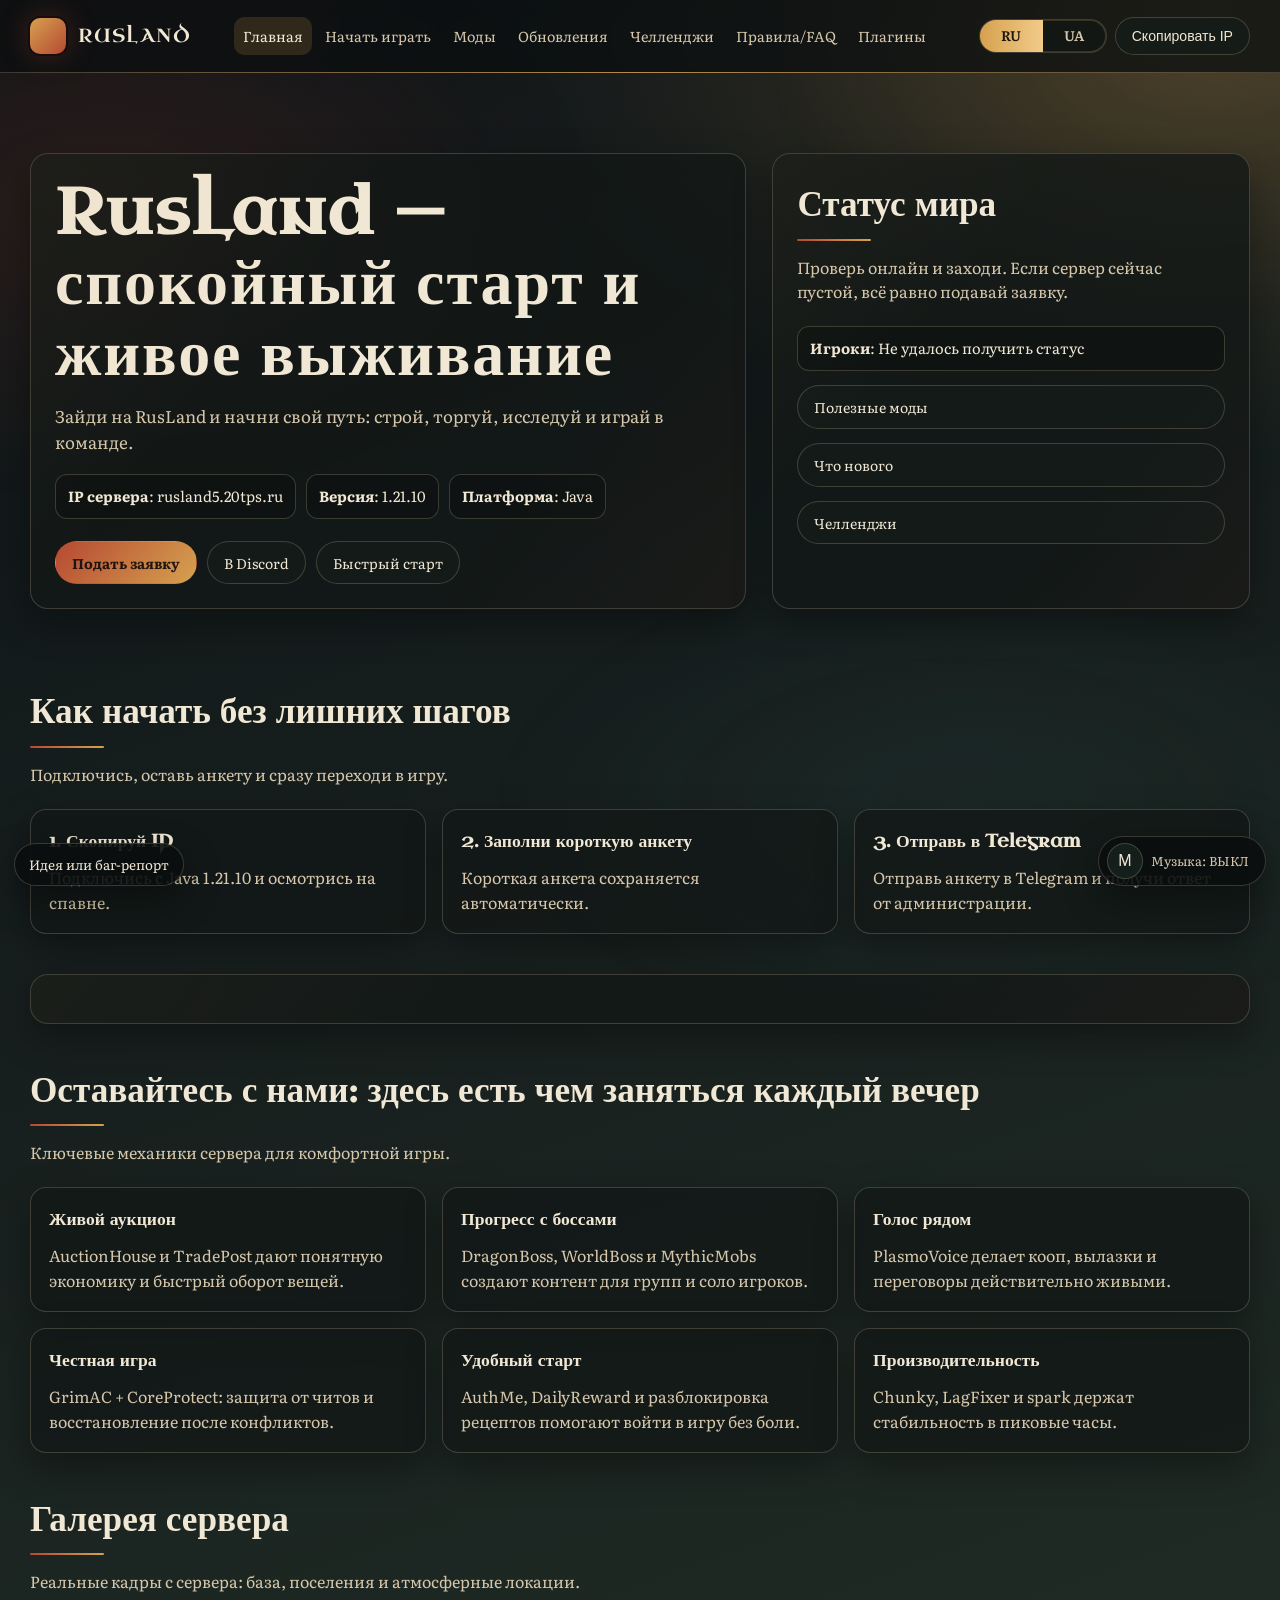
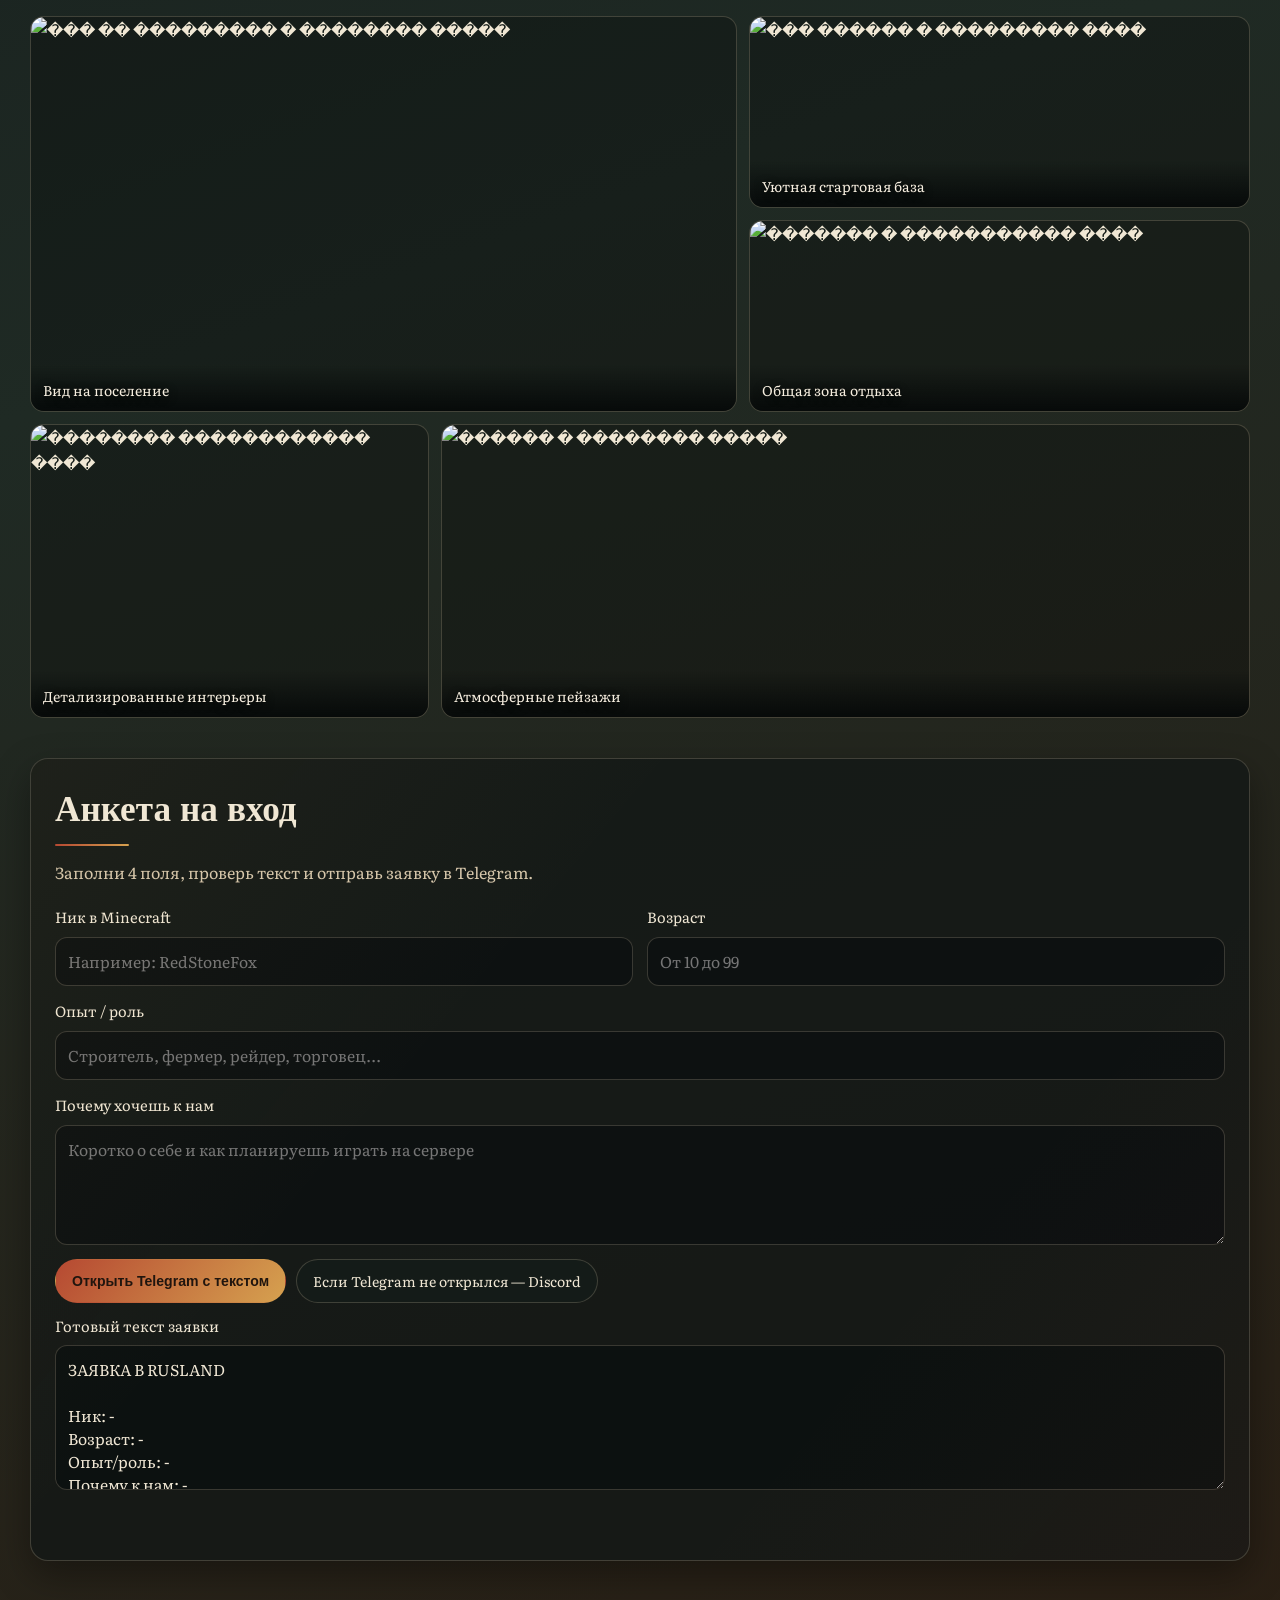
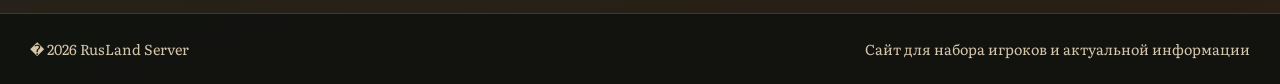
==== index.html @ ce9d4e95 "Add files via upload" ====
<!DOCTYPE html>
<html lang="ru">
<head>
  <meta charset="UTF-8">
  <meta name="viewport" content="width=device-width, initial-scale=1.0">
  <title>RusLand Server � �������</title>
  <meta name="description" content="�����-���� ������� RusLand: ������ � whitelist, ���������� �����, ����, ���������� � ������� ���� � ����.">
  <meta name="theme-color" content="#171d1a">
  <meta property="og:type" content="website">
  <meta property="og:title" content="RusLand Server">
  <meta property="og:description" content="Java 1.21.10. ����� ������ � whitelist � ����� ������ �� RusLand.">
  <meta property="og:image" content="assets/og-cover.svg">
  <meta property="twitter:card" content="summary_large_image">
  <meta property="twitter:title" content="RusLand Server">
  <meta property="twitter:description" content="Java 1.21.10. ������ � whitelist, ����, �������, ���������.">
  <meta property="twitter:image" content="assets/og-cover.svg">
  <link rel="icon" href="assets/favicon.svg" type="image/svg+xml">
  <link rel="preconnect" href="https://fonts.googleapis.com">
  <link rel="preconnect" href="https://fonts.gstatic.com" crossorigin>
  <link href="https://fonts.googleapis.com/css2?family=Literata:wght@400;500;600;700&family=Uncial+Antiqua&display=swap" rel="stylesheet">
  <link rel="stylesheet" href="assets/styles.css">
  <script crossorigin src="https://unpkg.com/react@18/umd/react.production.min.js"></script>
  <script crossorigin src="https://unpkg.com/react-dom@18/umd/react-dom.production.min.js"></script>
  <script src="data/telegram-config.js" defer></script>
  <script src="assets/react-spotlight.js" defer></script>
  <script src="assets/app.js" defer></script>
</head>
<body data-page="index">
  <header class="site-header">
    <div class="container topbar">
      <a class="brand" href="index.html">
        <span class="brand-mark" aria-hidden="true"></span>
        <span class="brand-text">RusLand</span>
      </a>

      <button class="menu-toggle" id="nav-toggle" type="button" aria-controls="primary-nav" aria-expanded="false" data-i18n="common.menu">����</button>

      <nav class="main-nav" id="primary-nav" aria-label="Main navigation">
        <a href="index.html" aria-current="page" data-i18n="nav.home">�������</a>
        <a href="start.html" data-i18n="nav.start">������ ������</a>
        <a href="mods.html" data-i18n="nav.mods">����</a>
        <a href="updates.html" data-i18n="nav.updates">����������</a>
        <a href="challenges.html" data-i18n="nav.challenges">���������</a>
        <a href="rules.html" data-i18n="nav.rules">�������/FAQ</a>
        <a href="plugins.html" data-i18n="nav.plugins">�������</a>
      </nav>

      <div class="actions">
        <div class="lang-switch" aria-label="Language">
          <button type="button" data-lang-switch="ru">RU</button>
          <button type="button" data-lang-switch="ua">UA</button>
        </div>
        <a class="pill-btn primary" href="index.html#apply-section" data-i18n="common.apply">������ ������</a>
        <a class="pill-btn" data-discord-link target="_blank" rel="noopener noreferrer" data-i18n="common.discord">� Discord</a>
        <button class="pill-btn" type="button" data-copy-ip data-i18n="common.copyIp">����������� IP</button>
      </div>
    </div>
  </header>

  <main>
    <section class="hero">
      <div class="container hero-grid">
        <article class="panel reveal">
          <h1 class="crest" data-i18n="index.title">RusLand � ��������� ����� � ����� ���������</h1>
          <p class="subtitle" data-i18n="index.subtitle">����� �� RusLand � ����� ���� ����: �����, ������, �������� � ����� � �������.</p>

          <div class="stat-row">
            <div class="stat"><strong data-i18n="common.serverIpLabel">IP �������</strong>: <span data-server-ip>rusland5.20tps.ru</span></div>
            <div class="stat"><strong data-i18n="common.versionLabel">������</strong>: <span data-server-version>1.21.10</span></div>
            <div class="stat"><strong data-i18n="common.platformLabel">���������</strong>: <span data-server-platform>Java</span></div>
          </div>

          <div class="cta-row">
            <a class="pill-btn primary" href="#apply-section" data-i18n="common.apply">������ ������</a>
            <a class="pill-btn" data-discord-link target="_blank" rel="noopener noreferrer" data-i18n="common.discord">� Discord</a>
            <a class="pill-btn" href="start.html" data-i18n="common.ctaStart">������� �����</a>
          </div>
        </article>

        <aside class="panel reveal">
          <h2 class="section-title" data-i18n="index.statusCardTitle">������ ����</h2>
          <p class="section-subtitle" data-i18n="index.statusCardText">������� ������ � ������. ���� ������ ������ ������, �� ����� ������� ������.</p>
          <div class="stat"><strong data-i18n="common.playersLabel">������</strong>: <span id="server-status">...</span></div>

          <div class="stack" style="margin-top: 14px;">
            <a class="pill-btn" href="mods.html" data-i18n="common.ctaMods">�������� ����</a>
            <a class="pill-btn" href="updates.html" data-i18n="common.ctaUpdates">��� ������</a>
            <a class="pill-btn" href="challenges.html" data-i18n="nav.challenges">���������</a>
          </div>
        </aside>
      </div>
    </section>

    <section class="section">
      <div class="container">
        <h2 class="section-title" data-i18n="index.pathTitle">��� ������ ��� ������ �����</h2>
        <p class="section-subtitle" data-i18n="index.pathSub">����������, ������ ������ � ����� �������� � ����.</p>
        <div class="card-grid">
          <article class="card reveal"><h3 data-i18n="index.s1t">1. �������� IP</h3><p data-i18n="index.s1d">����� �� ������ � Java 1.21.10 � ��������� ��� ������.</p></article>
          <article class="card reveal"><h3 data-i18n="index.s2t">2. ������� �������� ������</h3><p data-i18n="index.s2d">4 ����, �������� ����������� ������������� � ��������.</p></article>
          <article class="card reveal"><h3 data-i18n="index.s3t">3. ������� � Telegram</h3><p data-i18n="index.s3d">�� ������� Telegram � ������� �������, ��������� ������ ���������.</p></article>
        </div>
      </div>
    </section>

    <section class="section">
      <div class="container">
        <div id="react-spotlight" class="panel reveal"></div>
      </div>
    </section>

    <section class="section">
      <div class="container">
        <h2 class="section-title" data-i18n="index.featuresTitle">����������� � ����: ����� ������ ���� ��� ��������</h2>
        <p class="section-subtitle" data-i18n="index.featuresSub">������� ��������, ������� ������� ����������� � ���������� ����.</p>

        <div class="feature-grid">
          <article class="card reveal"><h3 data-i18n="index.f1t">����� �������</h3><p data-i18n="index.f1d">AuctionHouse � TradePost ���� �������� ��������� � ������� ������ �����.</p></article>
          <article class="card reveal"><h3 data-i18n="index.f2t">�������� � �������</h3><p data-i18n="index.f2d">DragonBoss, WorldBoss � MythicMobs ������� ������� ��� ����� � ���� �������.</p></article>
          <article class="card reveal"><h3 data-i18n="index.f3t">����� �����</h3><p data-i18n="index.f3d">PlasmoVoice ������ ����, ������� � ���������� ������������� ������.</p></article>
          <article class="card reveal"><h3 data-i18n="index.f4t">������� ����</h3><p data-i18n="index.f4d">GrimAC + CoreProtect: ������ �� ����� � �������������� ����� ����������.</p></article>
          <article class="card reveal"><h3 data-i18n="index.f5t">������� �����</h3><p data-i18n="index.f5d">AuthMe, DailyReward � ������������� �������� �������� ����� � ���� ��� ����.</p></article>
          <article class="card reveal"><h3 data-i18n="index.f6t">������������������</h3><p data-i18n="index.f6d">Chunky, LagFixer � spark ������ ������������ � ������� ����.</p></article>
        </div>
      </div>
    </section>

    <section class="section">
      <div class="container">
        <h2 class="section-title" data-i18n="index.galleryTitle">������� �������</h2>
        <p class="section-subtitle" data-i18n="index.gallerySub">�������� ����� � �������: ����, ��������� � ����������� �������.</p>
        <div class="gallery">
          <figure class="reveal shot-1" data-lightbox-src="data/image5.png" data-lightbox-alt="��� �� ��������� � �������� �����">
            <img src="data/image5.png" alt="��� �� ��������� � �������� �����" loading="lazy">
            <figcaption data-i18n="index.g1">��� �� ���������</figcaption>
          </figure>
          <figure class="reveal shot-2" data-lightbox-src="data/image2.png" data-lightbox-alt="��� ������ � ��������� ����">
            <img src="data/image2.png" alt="��� ������ � ��������� ����" loading="lazy">
            <figcaption data-i18n="index.g2">������ ��������� ����</figcaption>
          </figure>
          <figure class="reveal shot-3" data-lightbox-src="data/image3.png" data-lightbox-alt="������� � ����������� ����">
            <img src="data/image3.png" alt="������� � ����������� ����" loading="lazy">
            <figcaption data-i18n="index.g3">����� ���� ������</figcaption>
          </figure>
          <figure class="reveal shot-4" data-lightbox-src="data/image4.png" data-lightbox-alt="�������� ������������ ����">
            <img src="data/image4.png" alt="�������� ������������ ����" loading="lazy">
            <figcaption data-i18n="index.g4">���������������� ���������</figcaption>
          </figure>
          <figure class="reveal shot-5" data-lightbox-src="data/screen1.jpg" data-lightbox-alt="������ � �������� �����">
            <img src="data/screen1.jpg" alt="������ � �������� �����" loading="lazy">
            <figcaption data-i18n="index.g5">����������� �������</figcaption>
          </figure>
        </div>
      </div>
    </section>

    <section class="section" id="apply-section">
      <div class="container">
        <article class="panel reveal">
          <h2 class="section-title" data-i18n="index.applyTitle">�������� ������ � whitelist</h2>
          <p class="section-subtitle" data-i18n="index.applySub">������� 4 ����. ����� ���������� � Telegram� � ����� ������ �����������, � ��������� ���.</p>

          <form id="apply-form" novalidate>
            <div class="form-grid">
              <label>
                <span data-i18n="apply.labelNick">��� � Minecraft</span>
                <input id="apply-nick" type="text" minlength="2" maxlength="32" required data-i18n-placeholder="apply.placeholderNick" placeholder="��������: RedStoneFox">
              </label>

              <label>
                <span data-i18n="apply.labelAge">�������</span>
                <input id="apply-age" type="number" min="14" max="99" required data-i18n-placeholder="apply.placeholderAge" placeholder="�� 10 �� 99">
              </label>

              <label class="field-full">
                <span data-i18n="apply.labelRole">���� / ����</span>
                <input id="apply-role" type="text" minlength="2" maxlength="64" required data-i18n-placeholder="apply.placeholderRole" placeholder="���������, ������, ������, ��������...">
              </label>

              <label class="field-full">
                <span data-i18n="apply.labelWhy">������ ������ � ���</span>
                <textarea id="apply-why" minlength="10" maxlength="500" required data-i18n-placeholder="apply.placeholderWhy" placeholder="������� � ���� � ��� ���������� ������ �� �������"></textarea>
              </label>
            </div>

            <div class="cta-row" style="margin-top: 14px;">
              <button id="send-telegram" class="pill-btn primary" type="button" data-i18n="index.telegram">��������� � Telegram</button>
              <a id="go-discord" class="pill-btn" target="_blank" rel="noopener noreferrer" data-discord-link data-i18n="index.discordFlow">���������� � Discord</a>
            </div>
            <label class="field-full" style="margin-top: 12px;">
              <span data-i18n="apply.previewLabel">������� ����� ������</span>
              <textarea id="apply-preview" readonly></textarea>
            </label>
            <p id="apply-error" class="form-note" aria-live="polite"></p>
          </form>
        </article>
      </div>
    </section>
  </main>

  <footer class="site-footer">
    <div class="container footer-inner">
      <span>� <span data-year></span> <span data-i18n="footer.rights">RusLand Server</span></span>
      <span data-i18n="footer.note">���� ��� ������ ������� � ���������� ����������</span>
    </div>
  </footer>

  <div class="toast" id="toast" role="status" aria-live="polite"></div>
</body>
</html>
---- assets/styles.css ----
:root {
  --bg-1: #0e1317;
  --bg-2: #1f2a24;
  --bg-3: #2a1f14;
  --paper: #f4eddc;
  --ink: #1d1b19;
  --text: #f0e7d4;
  --text-muted: #d6c7ac;
  --accent: #d6a14f;
  --accent-2: #b64932;
  --line: rgba(240, 220, 184, 0.2);
  --card: rgba(18, 24, 22, 0.78);
  --ok: #7bc47f;
  --warn: #f1be6e;
  --max-width: 1220px;
  --radius: 18px;
  --shadow: 0 14px 36px rgba(0, 0, 0, 0.35);
}

* {
  box-sizing: border-box;
}

html {
  scroll-behavior: smooth;
}

body {
  margin: 0;
  color: var(--text);
  font-family: "Literata", "Times New Roman", serif;
  line-height: 1.55;
  background:
    radial-gradient(1300px 680px at 7% -10%, rgba(182, 73, 50, 0.24), transparent 60%),
    radial-gradient(1200px 700px at 95% 0%, rgba(214, 161, 79, 0.21), transparent 65%),
    linear-gradient(160deg, var(--bg-1) 0%, var(--bg-2) 54%, var(--bg-3) 100%);
  min-height: 100vh;
}

body::before {
  content: "";
  position: fixed;
  inset: 0;
  pointer-events: none;
  opacity: 0.03;
  background-image:
    linear-gradient(0deg, transparent 24%, rgba(255, 255, 255, 0.15) 25%, transparent 26%),
    linear-gradient(90deg, transparent 24%, rgba(255, 255, 255, 0.1) 25%, transparent 26%);
  background-size: 28px 28px;
}

body::after {
  content: "";
  position: fixed;
  inset: -20%;
  pointer-events: none;
  z-index: -1;
  opacity: 0.45;
  background:
    radial-gradient(40% 35% at 20% 30%, rgba(182, 73, 50, 0.35), transparent 70%),
    radial-gradient(35% 30% at 82% 18%, rgba(214, 161, 79, 0.28), transparent 74%),
    radial-gradient(38% 28% at 68% 78%, rgba(80, 134, 128, 0.18), transparent 72%);
  animation: auroraDrift 18s ease-in-out infinite alternate;
}

@keyframes auroraDrift {
  from { transform: translate3d(-1.5%, -1.2%, 0) scale(1); }
  to { transform: translate3d(1.5%, 1.2%, 0) scale(1.05); }
}

img {
  max-width: 100%;
  display: block;
}

a {
  color: inherit;
}

.container {
  width: min(var(--max-width), calc(100% - 32px));
  margin: 0 auto;
}

.site-header {
  position: sticky;
  top: 0;
  z-index: 50;
  backdrop-filter: blur(8px);
  background: rgba(10, 14, 16, 0.72);
  border-bottom: 1px solid var(--line);
}

.site-header::after {
  content: "";
  position: absolute;
  left: 0;
  right: 0;
  bottom: -1px;
  height: 1px;
  pointer-events: none;
  background: linear-gradient(90deg, transparent, rgba(214, 161, 79, 0.8), transparent);
}

.topbar {
  display: flex;
  align-items: center;
  justify-content: space-between;
  gap: 12px;
  min-height: 72px;
}

.brand {
  display: inline-flex;
  align-items: center;
  gap: 12px;
  text-decoration: none;
}

.brand-mark {
  width: 36px;
  height: 36px;
  border-radius: 10px;
  background: linear-gradient(135deg, var(--accent), var(--accent-2));
  box-shadow: 0 0 0 2px rgba(0, 0, 0, 0.35), 0 0 30px rgba(182, 73, 50, 0.35);
}

.brand-text {
  font-family: "Uncial Antiqua", serif;
  font-size: 1.18rem;
  letter-spacing: 0.06em;
  text-transform: uppercase;
}

.menu-toggle {
  display: none;
  border: 1px solid var(--line);
  border-radius: 12px;
  background: rgba(20, 29, 26, 0.75);
  color: var(--text);
  padding: 10px 14px;
  font-family: inherit;
}

.main-nav {
  display: flex;
  align-items: center;
  gap: 4px;
  flex-wrap: nowrap;
  white-space: nowrap;
  flex: 1 1 auto;
  min-width: 0;
  justify-content: center;
  overflow-x: auto;
  scrollbar-width: none;
}

.main-nav::-webkit-scrollbar {
  display: none;
}

.main-nav a {
  text-decoration: none;
  color: var(--text-muted);
  font-size: 0.9rem;
  padding: 8px 9px;
  border-radius: 10px;
  transition: 180ms ease;
}

.main-nav a:hover,
.main-nav a[aria-current="page"] {
  color: var(--text);
  background: rgba(214, 161, 79, 0.17);
}

.actions {
  display: flex;
  align-items: center;
  gap: 8px;
  flex-wrap: nowrap;
  justify-content: flex-end;
  flex: 0 0 auto;
}

.site-header .actions .pill-btn.primary,
.site-header .actions a[data-discord-link] {
  display: none;
}

.lang-switch {
  display: inline-grid;
  grid-template-columns: 1fr 1fr;
  border: 1px solid var(--line);
  border-radius: 999px;
  overflow: hidden;
  background: rgba(17, 23, 21, 0.7);
  width: 128px;
  flex: 0 0 128px;
  box-shadow: inset 0 0 0 1px rgba(214, 161, 79, 0.2);
}

.lang-switch button {
  border: 0;
  background: transparent;
  color: var(--text-muted);
  padding: 8px 10px;
  width: 100%;
  cursor: pointer;
  font-family: inherit;
  font-size: 0.87rem;
  font-weight: 600;
  line-height: 1.1;
}

.lang-switch button.active {
  color: #1f1610;
  background: linear-gradient(90deg, var(--accent), #f2cb89);
}

.pill-btn {
  border: 1px solid var(--line);
  background: rgba(20, 28, 26, 0.75);
  color: var(--text);
  border-radius: 999px;
  padding: 10px 16px;
  text-decoration: none;
  font-size: 0.88rem;
  cursor: pointer;
}

.pill-btn:hover {
  border-color: rgba(214, 161, 79, 0.75);
}

.pill-btn.primary {
  background: linear-gradient(130deg, var(--accent-2), var(--accent));
  border-color: transparent;
  color: #20150e;
  font-weight: 700;
  position: relative;
  overflow: hidden;
}

.pill-btn.primary::after {
  content: "";
  position: absolute;
  inset: 0;
  transform: translateX(-110%);
  background: linear-gradient(102deg, transparent 35%, rgba(255, 255, 255, 0.45) 50%, transparent 65%);
}

.pill-btn.primary:hover::after {
  animation: btnSweep 700ms ease;
}

@keyframes btnSweep {
  to {
    transform: translateX(110%);
  }
}

.hero {
  padding: 80px 0 46px;
}

.hero-grid {
  display: grid;
  grid-template-columns: 1.2fr 0.8fr;
  gap: 26px;
  align-items: stretch;
}

.panel {
  background: var(--card);
  border: 1px solid var(--line);
  border-radius: var(--radius);
  padding: 24px;
  box-shadow: var(--shadow);
  position: relative;
  overflow: clip;
}

.panel::before {
  content: "";
  position: absolute;
  inset: 0;
  pointer-events: none;
  background: linear-gradient(130deg, rgba(214, 161, 79, 0.1), transparent 35%, transparent 70%, rgba(182, 73, 50, 0.1));
  opacity: 0.45;
  transition: opacity 260ms ease;
}

.panel:hover::before {
  opacity: 0.7;
}

.react-spotlight-badge {
  margin: 0 0 10px;
  display: inline-flex;
  padding: 4px 10px;
  border-radius: 999px;
  border: 1px solid rgba(214, 161, 79, 0.5);
  color: var(--text-muted);
  font-size: 0.82rem;
}

.react-spotlight-title {
  margin: 0 0 8px;
  font-family: "Uncial Antiqua", serif;
  font-size: clamp(1.5rem, 3.8vw, 2.3rem);
}

.react-spotlight-subtitle {
  margin: 0 0 14px;
  color: var(--text-muted);
}

.react-spotlight-tabs {
  display: flex;
  flex-wrap: wrap;
  gap: 8px;
  margin-bottom: 12px;
}

.react-spotlight-tabs button {
  border: 1px solid var(--line);
  background: rgba(20, 28, 26, 0.62);
  color: var(--text);
  border-radius: 999px;
  padding: 8px 12px;
  cursor: pointer;
  font-family: inherit;
}

.react-spotlight-tabs button.is-active {
  border-color: rgba(214, 161, 79, 0.85);
  background: rgba(214, 161, 79, 0.2);
}

.react-spotlight-points {
  margin: 0;
  padding-left: 20px;
  display: grid;
  gap: 7px;
  color: var(--text);
}

.react-spotlight-cta {
  margin-top: 14px;
  display: inline-flex;
  text-decoration: none;
  border-radius: 12px;
  padding: 10px 14px;
  color: #24170f;
  font-weight: 700;
  background: linear-gradient(130deg, var(--accent-2), var(--accent));
}

.crest {
  font-family: "Uncial Antiqua", serif;
  font-size: clamp(2rem, 5.3vw, 4rem);
  line-height: 1.1;
  margin: 0 0 14px;
  letter-spacing: 0.03em;
}

.subtitle {
  color: var(--text-muted);
  font-size: 1.06rem;
  max-width: 62ch;
  margin: 0 0 18px;
}

.stat-row {
  display: flex;
  flex-wrap: wrap;
  gap: 10px;
  margin-top: 16px;
}

.stat {
  padding: 10px 12px;
  border: 1px solid var(--line);
  border-radius: 12px;
  background: rgba(10, 15, 14, 0.5);
  font-size: 0.92rem;
}

.cta-row {
  display: flex;
  flex-wrap: wrap;
  gap: 10px;
  margin-top: 22px;
}

.section {
  padding: 30px 0 10px;
}

.section-title {
  margin: 0 0 14px;
  font-family: "Uncial Antiqua", serif;
  font-size: clamp(1.5rem, 3.2vw, 2.2rem);
  position: relative;
  padding-bottom: 8px;
}

.section-title::after {
  content: "";
  position: absolute;
  left: 0;
  bottom: 0;
  width: 74px;
  height: 2px;
  background: linear-gradient(90deg, var(--accent-2), var(--accent));
  border-radius: 999px;
}

.section-subtitle {
  margin: 0 0 22px;
  color: var(--text-muted);
}

.feature-grid,
.card-grid {
  display: grid;
  grid-template-columns: repeat(3, minmax(0, 1fr));
  gap: 16px;
}

.card {
  background: var(--card);
  border: 1px solid var(--line);
  border-radius: 16px;
  padding: 18px;
  box-shadow: var(--shadow);
  transition: transform 220ms ease, border-color 220ms ease, box-shadow 220ms ease;
}

.card:hover {
  transform: translateY(-3px);
  border-color: rgba(214, 161, 79, 0.65);
  box-shadow: 0 14px 34px rgba(0, 0, 0, 0.4), 0 0 0 1px rgba(214, 161, 79, 0.18) inset;
}

.card h3,
.card h4 {
  margin-top: 0;
  margin-bottom: 10px;
  font-family: "Uncial Antiqua", serif;
  font-size: 1.1rem;
}

.card p {
  margin: 0;
  color: var(--text-muted);
}

.gallery {
  display: grid;
  grid-template-columns: repeat(12, minmax(0, 1fr));
  grid-auto-rows: 90px;
  gap: 12px;
}

.gallery figure {
  margin: 0;
  position: relative;
  cursor: zoom-in;
  border-radius: 14px;
  overflow: hidden;
  border: 1px solid var(--line);
  background: rgba(0, 0, 0, 0.25);
  transition: transform 240ms ease, border-color 240ms ease, box-shadow 240ms ease;
}

.gallery figure:hover {
  transform: translateY(-3px);
  border-color: rgba(214, 161, 79, 0.76);
  box-shadow: 0 16px 36px rgba(0, 0, 0, 0.5);
}

.gallery img {
  width: 100%;
  height: 100%;
  object-fit: cover;
  transition: transform 780ms ease;
}

.gallery figure:hover img {
  transform: scale(1.06);
}

.gallery figcaption {
  position: absolute;
  left: 0;
  right: 0;
  bottom: 0;
  font-size: 0.88rem;
  color: #f6eedf;
  padding: 14px 12px 10px;
  border-top: 0;
  background: linear-gradient(to top, rgba(5, 8, 8, 0.9), rgba(5, 8, 8, 0));
  text-shadow: 0 2px 8px rgba(0, 0, 0, 0.75);
}

.gallery .shot-1 {
  grid-column: span 7;
  grid-row: span 4;
}

.gallery .shot-2,
.gallery .shot-3 {
  grid-column: span 5;
  grid-row: span 2;
}

.gallery .shot-4 {
  grid-column: span 4;
  grid-row: span 3;
}

.gallery .shot-5 {
  grid-column: span 8;
  grid-row: span 3;
}

.lightbox {
  position: fixed;
  inset: 0;
  z-index: 120;
  display: none;
  align-items: center;
  justify-content: center;
  padding: 18px;
  background: rgba(3, 5, 7, 0.84);
  backdrop-filter: blur(6px);
}

.lightbox.open {
  display: flex;
}

.lightbox img {
  width: min(1280px, 94vw);
  max-height: 82vh;
  object-fit: contain;
  border-radius: 14px;
  border: 1px solid rgba(255, 255, 255, 0.25);
  box-shadow: 0 24px 54px rgba(0, 0, 0, 0.7);
}

.lightbox button {
  position: absolute;
  top: 14px;
  right: 14px;
  border: 1px solid var(--line);
  border-radius: 999px;
  background: rgba(16, 22, 22, 0.86);
  color: var(--text);
  width: 40px;
  height: 40px;
  font-size: 1.2rem;
  cursor: pointer;
}

.form-grid {
  display: grid;
  grid-template-columns: repeat(2, minmax(0, 1fr));
  gap: 14px;
}

label {
  display: grid;
  gap: 8px;
  font-size: 0.92rem;
}

input,
textarea,
select {
  width: 100%;
  border: 1px solid var(--line);
  border-radius: 12px;
  padding: 12px 12px;
  background: rgba(11, 15, 16, 0.75);
  color: var(--text);
  font-family: inherit;
  font-size: 0.98rem;
}

textarea {
  min-height: 120px;
  resize: vertical;
}

textarea[readonly] {
  min-height: 145px;
  background: rgba(12, 17, 16, 0.88);
}

.field-full {
  grid-column: 1 / -1;
}

.form-note {
  margin-top: 10px;
  min-height: 1.4em;
  font-size: 0.92rem;
  color: var(--warn);
}

.stack {
  display: grid;
  gap: 14px;
}

.badge {
  display: inline-flex;
  align-items: center;
  border-radius: 999px;
  padding: 4px 9px;
  font-size: 0.78rem;
  border: 1px solid var(--line);
  color: var(--text-muted);
  background: rgba(255, 255, 255, 0.03);
}

.tag-row {
  display: flex;
  flex-wrap: wrap;
  gap: 6px;
  margin-top: 12px;
}

.meta {
  font-size: 0.86rem;
  color: var(--text-muted);
}

.page-intro {
  padding: 52px 0 22px;
}

.page-intro h1 {
  margin: 0 0 12px;
  font-family: "Uncial Antiqua", serif;
  font-size: clamp(2rem, 5vw, 3.2rem);
}

.page-intro p {
  margin: 0;
  color: var(--text-muted);
}

.filters {
  display: grid;
  grid-template-columns: 1.2fr 0.8fr;
  gap: 12px;
  margin-bottom: 18px;
}

.mods-grid {
  display: grid;
  grid-template-columns: repeat(2, minmax(0, 1fr));
  gap: 14px;
}

.link-btn {
  display: inline-flex;
  align-items: center;
  justify-content: center;
  gap: 8px;
  border-radius: 12px;
  border: 1px solid var(--line);
  text-decoration: none;
  color: var(--text);
  background: rgba(214, 161, 79, 0.1);
  padding: 10px 12px;
  margin-top: 12px;
  font-size: 0.92rem;
}

.link-btn:hover {
  border-color: rgba(214, 161, 79, 0.85);
  background: rgba(214, 161, 79, 0.2);
}

.timeline {
  display: grid;
  gap: 14px;
}

.timeline .card {
  position: relative;
  overflow: hidden;
}

.timeline .card::before {
  content: "";
  position: absolute;
  inset: 0 auto 0 0;
  width: 4px;
  background: linear-gradient(to bottom, var(--accent-2), var(--accent));
}

.challenge-box {
  display: grid;
  gap: 14px;
}

.challenge-actions,
.challenge-result-actions {
  display: flex;
  flex-wrap: wrap;
  gap: 10px;
}

.challenge-actions .pill-btn.primary {
  min-width: 220px;
}

.challenge-result {
  border: 1px dashed rgba(214, 161, 79, 0.6);
  border-radius: 12px;
  padding: 16px;
  background: rgba(9, 14, 15, 0.55);
}

.challenge-title {
  margin: 0 0 8px;
  font-family: "Uncial Antiqua", serif;
}

.challenge-text {
  margin: 0;
  color: var(--text);
}

.challenge-badge {
  display: inline-flex;
  align-items: center;
  width: fit-content;
  margin: 12px 0 10px;
  padding: 5px 11px;
  border-radius: 999px;
  border: 1px solid rgba(214, 161, 79, 0.55);
  background: rgba(214, 161, 79, 0.12);
  color: var(--text);
  font-weight: 600;
}

.challenge-badge.is-easy {
  border-color: rgba(123, 196, 127, 0.7);
  background: rgba(123, 196, 127, 0.16);
}

.challenge-badge.is-medium {
  border-color: rgba(214, 161, 79, 0.7);
  background: rgba(214, 161, 79, 0.16);
}

.challenge-badge.is-hard {
  border-color: rgba(182, 73, 50, 0.8);
  background: rgba(182, 73, 50, 0.2);
}

.challenge-note {
  margin: 10px 0 0;
  color: var(--text-muted);
  font-size: 0.9rem;
}

.challenge-streak {
  margin: 8px 0 0;
  font-size: 0.9rem;
  color: var(--text-muted);
}

.rules-list {
  margin: 0;
  padding-left: 20px;
  display: grid;
  gap: 10px;
}

details {
  border: 1px solid var(--line);
  border-radius: 12px;
  background: rgba(12, 17, 16, 0.65);
  padding: 10px 14px;
}

summary {
  cursor: pointer;
  font-weight: 700;
}

details p {
  color: var(--text-muted);
}

.plugins-table-wrap {
  overflow-x: auto;
  border: 1px solid var(--line);
  border-radius: 12px;
}

table {
  width: 100%;
  border-collapse: collapse;
  min-width: 760px;
  background: rgba(9, 13, 12, 0.65);
}

th,
td {
  padding: 12px;
  border-bottom: 1px solid var(--line);
  text-align: left;
  font-size: 0.92rem;
}

th {
  font-family: "Uncial Antiqua", serif;
  color: var(--text-muted);
  background: rgba(255, 255, 255, 0.03);
}

tr:hover td {
  background: rgba(214, 161, 79, 0.08);
}

.empty-state {
  color: var(--text-muted);
  padding: 12px;
  text-align: center;
}

.site-footer {
  margin-top: 42px;
  border-top: 1px solid var(--line);
  background: rgba(9, 13, 12, 0.7);
}

.footer-inner {
  min-height: 70px;
  display: flex;
  align-items: center;
  justify-content: space-between;
  gap: 10px;
  flex-wrap: wrap;
  color: var(--text-muted);
  font-size: 0.9rem;
}

.toast {
  position: fixed;
  right: 16px;
  bottom: 16px;
  z-index: 90;
  min-width: 240px;
  max-width: min(420px, calc(100% - 32px));
  border: 1px solid var(--line);
  border-radius: 12px;
  background: rgba(16, 23, 20, 0.95);
  color: var(--text);
  padding: 12px 14px;
  box-shadow: var(--shadow);
  transform: translateY(20px);
  opacity: 0;
  pointer-events: none;
  transition: 220ms ease;
}

.toast.show {
  transform: translateY(0);
  opacity: 1;
}

.music-player {
  position: fixed;
  right: 14px;
  bottom: 14px;
  z-index: 70;
  display: inline-flex;
  align-items: center;
  gap: 8px;
  background: rgba(10, 14, 15, 0.9);
  border: 1px solid var(--line);
  border-radius: 999px;
  padding: 6px 8px;
  box-shadow: var(--shadow);
}

.music-toggle {
  width: 36px;
  height: 36px;
  border-radius: 50%;
  border: 1px solid var(--line);
  background: rgba(23, 34, 31, 0.9);
  color: var(--text);
  cursor: pointer;
  font-size: 1rem;
}

.music-player.is-playing .music-toggle {
  background: linear-gradient(130deg, var(--accent-2), var(--accent));
  color: #21150d;
  border-color: transparent;
}

.music-label {
  font-size: 0.8rem;
  color: var(--text-muted);
  padding-right: 8px;
}

.feedback-fab {
  position: fixed;
  left: 14px;
  bottom: 14px;
  z-index: 72;
  display: inline-flex;
  align-items: center;
  border: 1px solid var(--line);
  border-radius: 999px;
  padding: 10px 14px;
  background: rgba(10, 14, 15, 0.9);
  color: var(--text);
  text-decoration: none;
  font-size: 0.84rem;
  box-shadow: var(--shadow);
}

.feedback-fab:hover {
  border-color: rgba(214, 161, 79, 0.8);
}

.reveal {
  opacity: 1;
  transform: none;
}

.js-enabled .reveal {
  opacity: 0;
  transform: translateY(18px);
  transition: 380ms ease;
}

.js-enabled .reveal.visible {
  opacity: 1;
  transform: translateY(0);
}

@media (max-width: 1260px) {
  .main-nav {
    position: absolute;
    inset: 72px 16px auto;
    border: 1px solid var(--line);
    background: rgba(7, 11, 12, 0.97);
    border-radius: 14px;
    padding: 10px;
    display: none;
  }

  .main-nav.open {
    display: grid;
    grid-template-columns: 1fr 1fr;
    gap: 4px;
  }

  .menu-toggle {
    display: inline-flex;
  }

  .topbar {
    position: relative;
  }
}

@media (max-width: 1080px) {
  .hero-grid,
  .feature-grid,
  .card-grid,
  .gallery,
  .form-grid,
  .mods-grid {
    grid-template-columns: repeat(2, minmax(0, 1fr));
  }

  .gallery {
    grid-template-columns: repeat(6, minmax(0, 1fr));
    grid-auto-rows: 84px;
  }

  .gallery .shot-1,
  .gallery .shot-2,
  .gallery .shot-3,
  .gallery .shot-4,
  .gallery .shot-5 {
    grid-column: span 3;
    grid-row: span 2;
  }
}

@media (max-width: 760px) {
  main {
    padding-bottom: 74px;
  }

  .actions {
    gap: 6px;
    justify-content: flex-start;
  }

  .hero {
    padding-top: 46px;
  }

  .hero-grid,
  .feature-grid,
  .card-grid,
  .gallery,
  .form-grid,
  .mods-grid,
  .filters {
    grid-template-columns: 1fr;
  }

  .main-nav.open {
    grid-template-columns: 1fr;
  }

  .challenge-actions .pill-btn,
  .challenge-result-actions .pill-btn {
    width: 100%;
    justify-content: center;
  }

  .gallery {
    grid-template-columns: 1fr;
    grid-auto-rows: auto;
  }

  .gallery .shot-1,
  .gallery .shot-2,
  .gallery .shot-3,
  .gallery .shot-4,
  .gallery .shot-5 {
    grid-column: auto;
    grid-row: auto;
  }

  .gallery img {
    aspect-ratio: 16 / 9;
  }

  .actions [data-copy-ip] {
    display: none;
  }

  .music-player {
    right: 8px;
    bottom: calc(8px + env(safe-area-inset-bottom, 0px));
    gap: 0;
    padding: 2px;
    border-radius: 999px;
  }

  .feedback-fab {
    left: 8px;
    bottom: calc(8px + env(safe-area-inset-bottom, 0px));
    padding: 8px 11px;
    font-size: 0.8rem;
  }

  .music-toggle {
    width: 34px;
    height: 34px;
    font-size: 0.9rem;
  }

  .footer-inner {
    align-items: flex-start;
  }

  .music-label {
    display: none;
  }
}

@media (prefers-reduced-motion: reduce) {
  *, *::before, *::after {
    animation: none !important;
    transition: none !important;
    scroll-behavior: auto !important;
  }

  .js-enabled .reveal {
    opacity: 1;
    transform: none;
  }
}
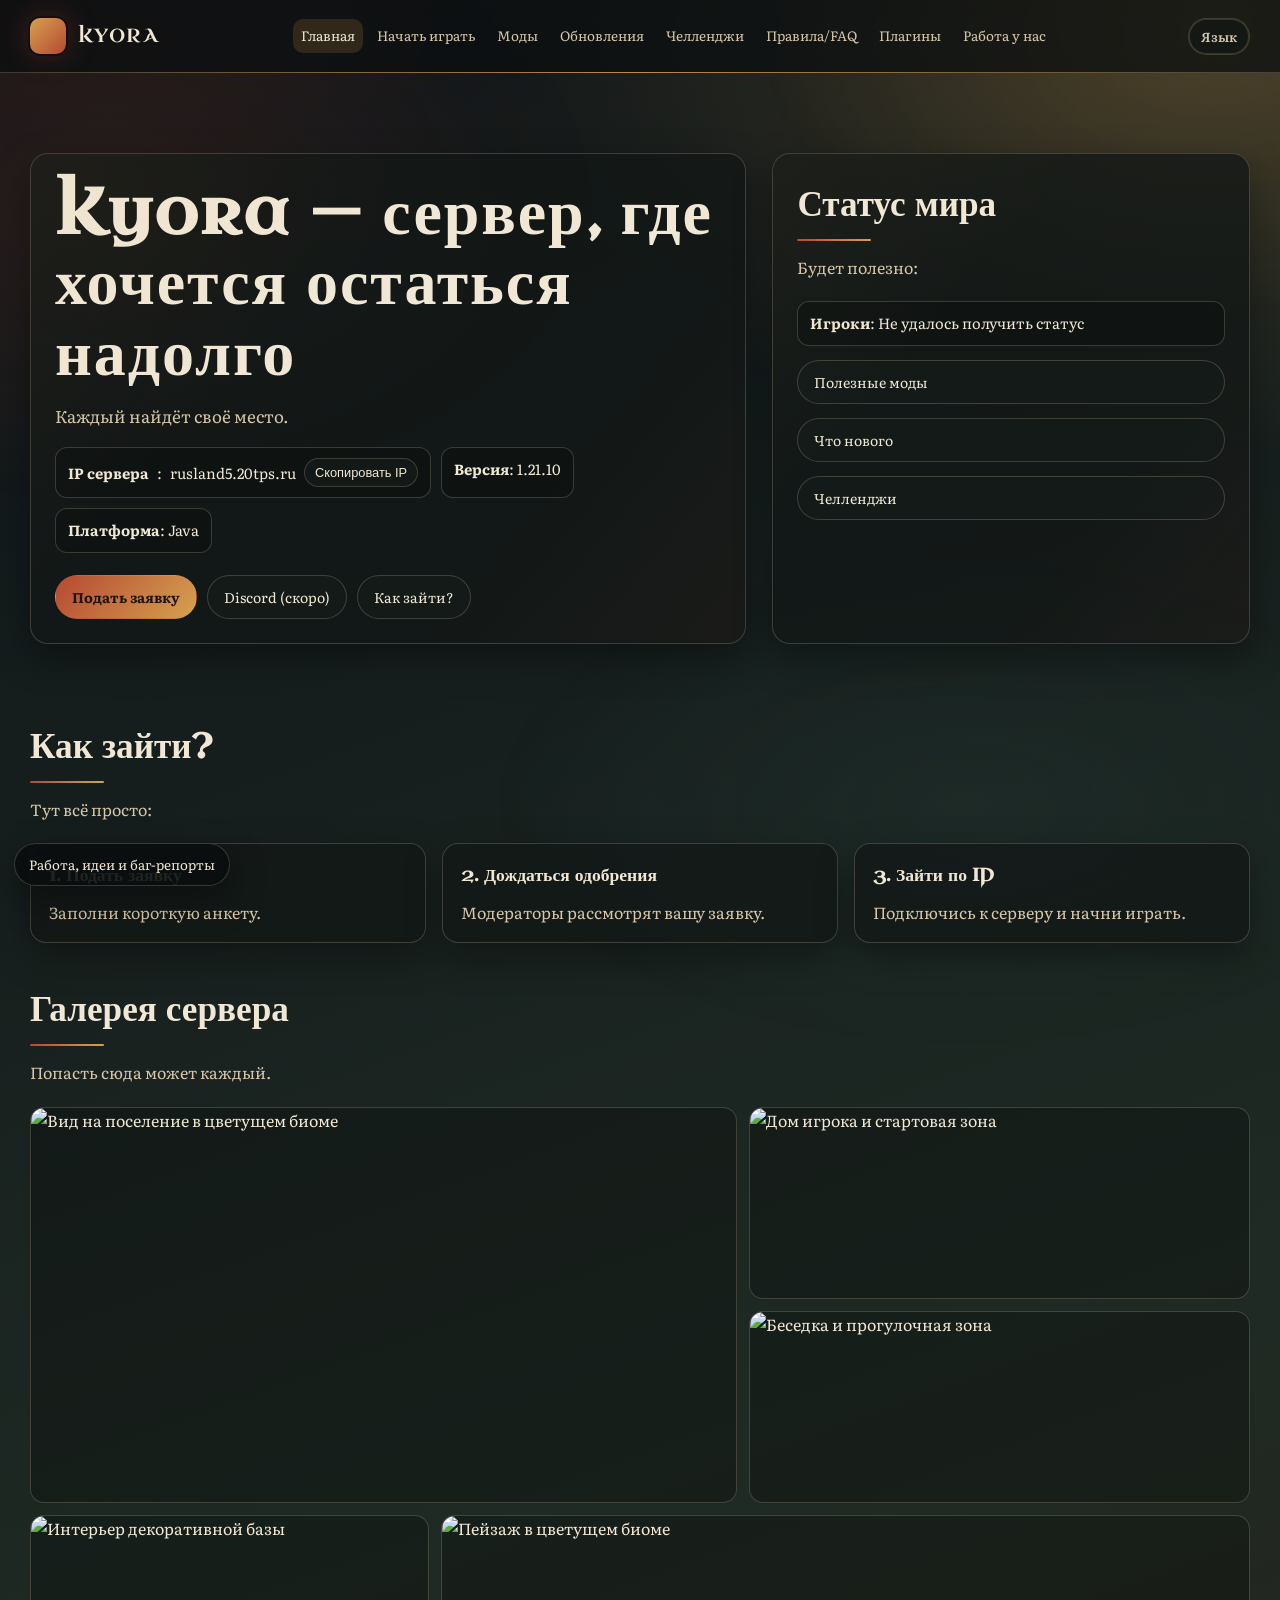
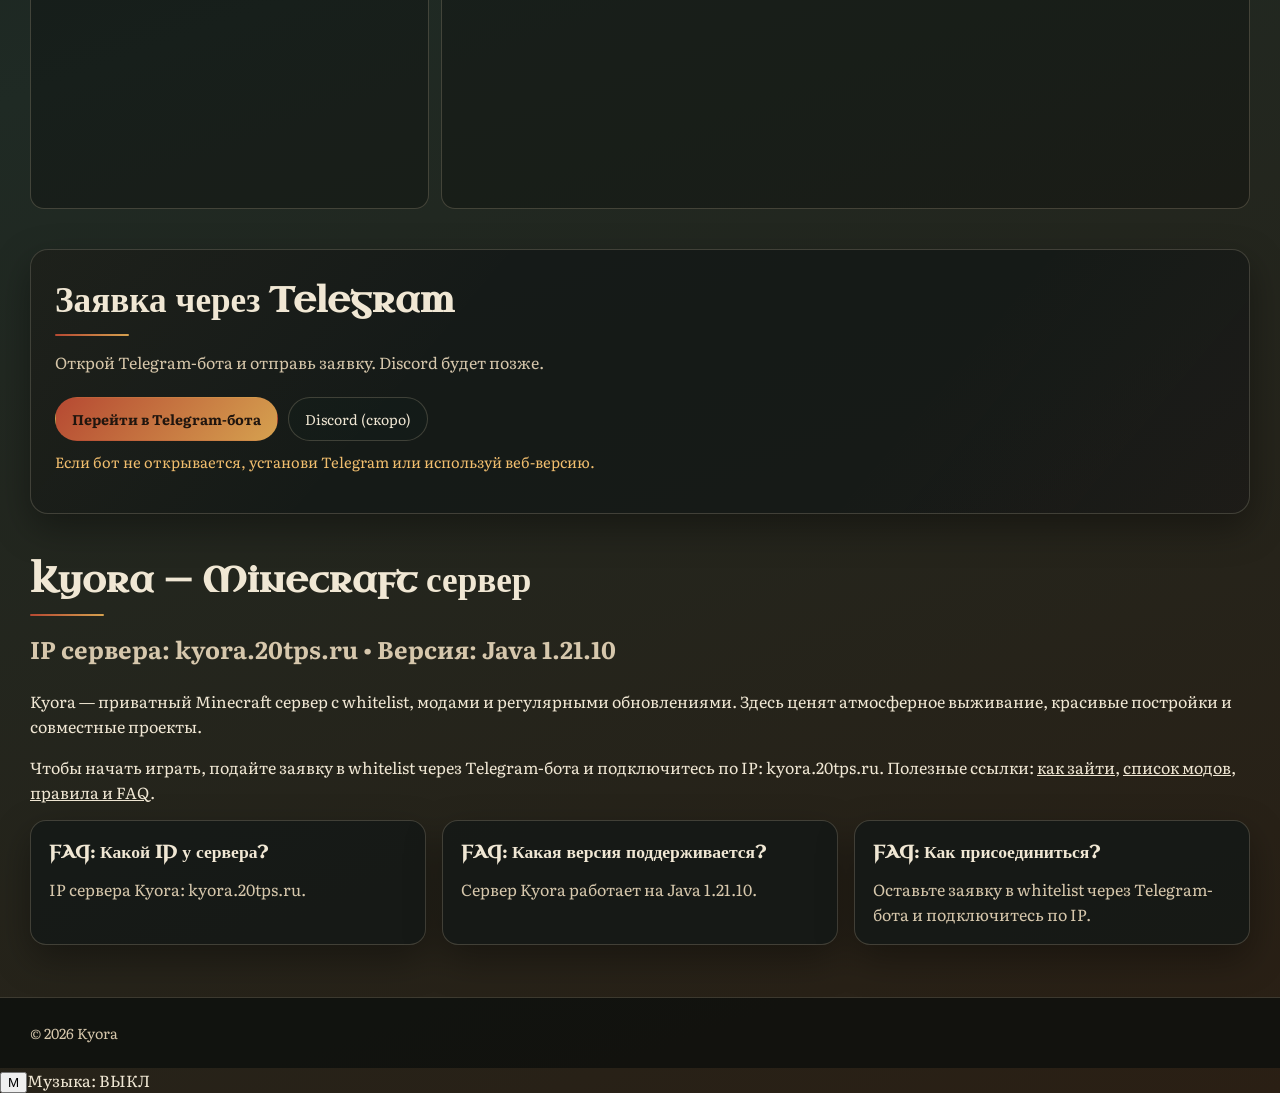
==== commit 1819624d: "Add files via upload" ====
--- a/index.html
+++ b/index.html
@@ -1,215 +1,275 @@
-<!DOCTYPE html>
-<html lang="ru">
-<head>
+﻿<!DOCTYPE html>
+<html lang="ru">
+<head>
   <meta charset="UTF-8">
   <meta name="viewport" content="width=device-width, initial-scale=1.0">
-  <title>RusLand Server � �������</title>
-  <meta name="description" content="�����-���� ������� RusLand: ������ � whitelist, ���������� �����, ����, ���������� � ������� ���� � ����.">
+  <title>Kyora — Minecraft сервер (IP: kyora.20tps.ru)</title>
+  <meta name="description" content="Kyora — приватный Minecraft сервер Java 1.21.10. IP: kyora.20tps.ru. Заявка в whitelist, моды, обновления, челленджи и быстрый вход в игру.">
+  <meta name="keywords" content="Kyora, Kyora Server, minecraft сервер, майнкрафт сервер, whitelist, Java 1.21.10, kyora.20tps.ru">
+  <meta name="robots" content="index, follow">
+  <meta name="referrer" content="strict-origin-when-cross-origin">
   <meta name="theme-color" content="#171d1a">
+  <link rel="canonical" href="https://slimefrozik.github.io/kyora/">
   <meta property="og:type" content="website">
-  <meta property="og:title" content="RusLand Server">
-  <meta property="og:description" content="Java 1.21.10. ����� ������ � whitelist � ����� ������ �� RusLand.">
-  <meta property="og:image" content="assets/og-cover.svg">
-  <meta property="twitter:card" content="summary_large_image">
-  <meta property="twitter:title" content="RusLand Server">
-  <meta property="twitter:description" content="Java 1.21.10. ������ � whitelist, ����, �������, ���������.">
-  <meta property="twitter:image" content="assets/og-cover.svg">
+  <meta property="og:title" content="Kyora — Minecraft сервер">
+  <meta property="og:description" content="Java 1.21.10. IP: kyora.20tps.ru. Подай заявку в whitelist и начни играть на Kyora.">
+  <meta property="og:url" content="https://slimefrozik.github.io/kyora/">
+  <meta property="og:site_name" content="Kyora">
+  <meta property="og:image" content="https://slimefrozik.github.io/kyora/assets/og-cover.svg">
+  <meta name="twitter:card" content="summary_large_image">
+  <meta name="twitter:title" content="Kyora — Minecraft сервер">
+  <meta name="twitter:description" content="Java 1.21.10. IP: kyora.20tps.ru. Заявка в whitelist, моды, апдейты, челленджи.">
+  <meta name="twitter:image" content="https://slimefrozik.github.io/kyora/assets/og-cover.svg">
   <link rel="icon" href="assets/favicon.svg" type="image/svg+xml">
+  <link rel="dns-prefetch" href="https://fonts.googleapis.com">
+  <link rel="dns-prefetch" href="https://fonts.gstatic.com">
   <link rel="preconnect" href="https://fonts.googleapis.com">
   <link rel="preconnect" href="https://fonts.gstatic.com" crossorigin>
   <link href="https://fonts.googleapis.com/css2?family=Literata:wght@400;500;600;700&family=Uncial+Antiqua&display=swap" rel="stylesheet">
   <link rel="stylesheet" href="assets/styles.css">
+    <script type="application/ld+json">
+    {
+      "@context": "https://schema.org",
+      "@graph": [
+        {
+          "@type": "WebSite",
+          "@id": "https://slimefrozik.github.io/kyora/#website",
+          "url": "https://slimefrozik.github.io/kyora/",
+          "name": "Kyora",
+          "alternateName": ["Kyora Server"],
+          "description": "Приватный Minecraft сервер Kyora. Java 1.21.10. IP: kyora.20tps.ru.",
+          "publisher": {
+            "@id": "https://slimefrozik.github.io/kyora/#organization"
+          }
+        },
+        {
+          "@type": "Organization",
+          "@id": "https://slimefrozik.github.io/kyora/#organization",
+          "name": "Kyora",
+          "url": "https://slimefrozik.github.io/kyora/",
+          "logo": "https://slimefrozik.github.io/kyora/assets/favicon.svg"
+        },
+        {
+          "@type": "GameServer",
+          "@id": "https://slimefrozik.github.io/kyora/#gameserver",
+          "name": "Kyora",
+          "alternateName": ["Kyora Server"],
+          "description": "Приватный Minecraft сервер Java 1.21.10 с whitelist, модами и регулярными обновлениями.",
+          "url": "https://slimefrozik.github.io/kyora/",
+          "game": "Minecraft",
+          "serverStatus": "Online",
+          "address": "kyora.20tps.ru"
+        },
+        {
+          "@type": "FAQPage",
+          "@id": "https://slimefrozik.github.io/kyora/#faq",
+          "mainEntity": [
+            {
+              "@type": "Question",
+              "name": "Какой IP у сервера Kyora?",
+              "acceptedAnswer": {
+                "@type": "Answer",
+                "text": "IP сервера Kyora: kyora.20tps.ru."
+              }
+            },
+            {
+              "@type": "Question",
+              "name": "Какая версия Minecraft поддерживается?",
+              "acceptedAnswer": {
+                "@type": "Answer",
+                "text": "Сервер Kyora работает на Java 1.21.10."
+              }
+            },
+            {
+              "@type": "Question",
+              "name": "Как начать играть на Kyora?",
+              "acceptedAnswer": {
+                "@type": "Answer",
+                "text": "Оставьте заявку в whitelist через Telegram-бота и подключитесь по IP."
+              }
+            }
+          ]
+        }
+      ]
+    }
+  </script>
   <script crossorigin src="https://unpkg.com/react@18/umd/react.production.min.js"></script>
   <script crossorigin src="https://unpkg.com/react-dom@18/umd/react-dom.production.min.js"></script>
   <script src="data/telegram-config.js" defer></script>
-  <script src="assets/react-spotlight.js" defer></script>
-  <script src="assets/app.js" defer></script>
-</head>
-<body data-page="index">
-  <header class="site-header">
-    <div class="container topbar">
-      <a class="brand" href="index.html">
-        <span class="brand-mark" aria-hidden="true"></span>
-        <span class="brand-text">RusLand</span>
-      </a>
-
-      <button class="menu-toggle" id="nav-toggle" type="button" aria-controls="primary-nav" aria-expanded="false" data-i18n="common.menu">����</button>
-
-      <nav class="main-nav" id="primary-nav" aria-label="Main navigation">
-        <a href="index.html" aria-current="page" data-i18n="nav.home">�������</a>
-        <a href="start.html" data-i18n="nav.start">������ ������</a>
-        <a href="mods.html" data-i18n="nav.mods">����</a>
-        <a href="updates.html" data-i18n="nav.updates">����������</a>
-        <a href="challenges.html" data-i18n="nav.challenges">���������</a>
-        <a href="rules.html" data-i18n="nav.rules">�������/FAQ</a>
-        <a href="plugins.html" data-i18n="nav.plugins">�������</a>
-      </nav>
-
-      <div class="actions">
-        <div class="lang-switch" aria-label="Language">
-          <button type="button" data-lang-switch="ru">RU</button>
-          <button type="button" data-lang-switch="ua">UA</button>
-        </div>
-        <a class="pill-btn primary" href="index.html#apply-section" data-i18n="common.apply">������ ������</a>
-        <a class="pill-btn" data-discord-link target="_blank" rel="noopener noreferrer" data-i18n="common.discord">� Discord</a>
-        <button class="pill-btn" type="button" data-copy-ip data-i18n="common.copyIp">����������� IP</button>
-      </div>
-    </div>
-  </header>
-
-  <main>
-    <section class="hero">
-      <div class="container hero-grid">
+    <script src="assets/app.js" defer></script>
+</head>
+<body data-page="index">
+  <header class="site-header">
+    <div class="container topbar">
+      <a class="brand" href="index.html">
+        <span class="brand-mark" aria-hidden="true"></span>
+        <span class="brand-text">Kyora</span>
+      </a>
+      <nav class="main-nav" id="primary-nav" aria-label="Main navigation">
+        <a href="index.html" aria-current="page" data-i18n="nav.home">Главная</a>
+        <a href="start.html" data-i18n="nav.start">Начать играть</a>
+        <a href="mods.html" data-i18n="nav.mods">Моды</a>
+        <a href="updates.html" data-i18n="nav.updates">Обновления</a>
+        <a href="challenges.html" data-i18n="nav.challenges">Челленджи</a>
+        <a href="rules.html" data-i18n="nav.rules">Правила/FAQ</a>
+        <a href="plugins.html" data-i18n="nav.plugins">Плагины</a>
+        <a href="jobs.html" data-i18n="nav.jobs">Работа у нас</a>
+      </nav>
+
+      <div class="actions">
+        <div class="lang-menu" data-lang-menu>
+          <button class="lang-toggle" type="button" data-lang-toggle data-i18n="common.lang" aria-expanded="false">Язык</button>
+          <div class="lang-options" role="menu">
+            <button type="button" data-lang-switch="ru"><span class="flag">&#127479;&#127482;</span><span>RU</span></button>
+            <button type="button" data-lang-switch="ua"><span class="flag">&#127482;&#127462;</span><span>UA</span></button>
+            <button type="button" data-lang-switch="be"><span class="flag">&#127463;&#127486;</span><span>BE</span></button>
+            <button type="button" data-lang-switch="kk"><span class="flag">&#127472;&#127487;</span><span>KZ</span></button>
+          </div>
+        </div>
+        <a class="pill-btn primary" href="index.html#apply-section" data-i18n="common.apply">Подать заявку</a>
+        <a class="pill-btn" data-discord-link target="_blank" rel="noopener noreferrer" data-i18n="common.discord">Discord (скоро)</a>
+      </div>
+    </div>
+  </header>
+
+  <main>
+    <section class="hero">
+      <div class="container hero-grid">
         <article class="panel reveal">
-          <h1 class="crest" data-i18n="index.title">RusLand � ��������� ����� � ����� ���������</h1>
-          <p class="subtitle" data-i18n="index.subtitle">����� �� RusLand � ����� ���� ����: �����, ������, �������� � ����� � �������.</p>
-
-          <div class="stat-row">
-            <div class="stat"><strong data-i18n="common.serverIpLabel">IP �������</strong>: <span data-server-ip>rusland5.20tps.ru</span></div>
-            <div class="stat"><strong data-i18n="common.versionLabel">������</strong>: <span data-server-version>1.21.10</span></div>
-            <div class="stat"><strong data-i18n="common.platformLabel">���������</strong>: <span data-server-platform>Java</span></div>
+          <h1 class="crest" data-i18n="index.title">Kyora — сервер, где хочется остаться надолго</h1>
+          <p class="subtitle" data-i18n="index.subtitle">Каждый найдёт своё место.</p>
+
+          <div class="stat-row">
+            <div class="stat is-row"><strong data-i18n="common.serverIpLabel">IP сервера</strong>: <span data-server-ip>kyora.20tps.ru</span><button class="pill-btn is-compact" type="button" data-copy-ip data-i18n="common.copyIp">Скопировать IP</button></div>
+            <div class="stat"><strong data-i18n="common.versionLabel">Версия</strong>: <span data-server-version>1.21.10</span></div>
+            <div class="stat"><strong data-i18n="common.platformLabel">Платформа</strong>: <span data-server-platform>Java</span></div>
+          </div>
+
+          <div class="cta-row">
+            <a class="pill-btn primary" href="#apply-section" data-i18n="common.apply">Подать заявку</a>
+            <a class="pill-btn" data-discord-link target="_blank" rel="noopener noreferrer" data-i18n="common.discord">Discord (скоро)</a>
+            <a class="pill-btn" href="start.html" data-i18n="common.ctaStart">Как зайти?</a>
+          </div>
+        </article>
+
+        <aside class="panel reveal">
+          <h2 class="section-title" data-i18n="index.statusCardTitle">Статус мира</h2>
+          <p class="section-subtitle" data-i18n="index.statusCardText">Будет полезно:</p>
+          <div class="stat"><strong data-i18n="common.playersLabel">Игроки</strong>: <span id="server-status">...</span></div>
+
+          <div class="stack" style="margin-top: 14px;">
+            <a class="pill-btn" href="mods.html" data-i18n="common.ctaMods">Полезные моды</a>
+            <a class="pill-btn" href="updates.html" data-i18n="common.ctaUpdates">Что нового</a>
+            <a class="pill-btn" href="challenges.html" data-i18n="nav.challenges">Челленджи</a>
+          </div>
+        </aside>
+      </div>
+    </section>
+
+    <section class="section">
+      <div class="container">
+        <h2 class="section-title" data-i18n="index.pathTitle">Как зайти?</h2>
+        <p class="section-subtitle" data-i18n="index.pathSub">Тут всё просто:</p>
+        <div class="card-grid">
+          <article class="card reveal"><h3 data-i18n="index.s1t">1. Подать заявку</h3><p data-i18n="index.s1d">Заполни короткую анкету.</p></article>
+          <article class="card reveal"><h3 data-i18n="index.s2t">2. Дождаться одобрения</h3><p data-i18n="index.s2d">Модераторы рассмотрят вашу заявку.</p></article>
+          <article class="card reveal"><h3 data-i18n="index.s3t">3. Зайти по IP</h3><p data-i18n="index.s3d">Подключись к серверу и начни играть.</p></article>
+        </div>
+      </div>
+    </section>
+
+    <section class="section">
+      <div class="container">
+        <h2 class="section-title" data-i18n="index.galleryTitle">Галерея сервера</h2>
+        <p class="section-subtitle" data-i18n="index.gallerySub">Попасть сюда может каждый.</p>
+        <div class="gallery">
+          <figure class="reveal shot-1" data-lightbox-src="data/image5.png" data-lightbox-alt="Вид на поселение в цветущем биоме">
+            <img src="data/image5.png" alt="Вид на поселение в цветущем биоме" loading="lazy">
+          </figure>
+          <figure class="reveal shot-2" data-lightbox-src="data/image2.png" data-lightbox-alt="Дом игрока и стартовая зона">
+            <img src="data/image2.png" alt="Дом игрока и стартовая зона" loading="lazy">
+          </figure>
+          <figure class="reveal shot-3" data-lightbox-src="data/image3.png" data-lightbox-alt="Беседка и прогулочная зона">
+            <img src="data/image3.png" alt="Беседка и прогулочная зона" loading="lazy">
+          </figure>
+          <figure class="reveal shot-4" data-lightbox-src="data/image4.png" data-lightbox-alt="Интерьер декоративной базы">
+            <img src="data/image4.png" alt="Интерьер декоративной базы" loading="lazy">
+          </figure>
+          <figure class="reveal shot-5" data-lightbox-src="data/screen1.jpg" data-lightbox-alt="Пейзаж в цветущем биоме">
+            <img src="data/screen1.jpg" alt="Пейзаж в цветущем биоме" loading="lazy">
+          </figure>
+        </div>
+      </div>
+    </section>
+
+        <section class="section" id="apply-section">
+      <div class="container">
+        <article class="panel reveal">
+          <h2 class="section-title" data-i18n="index.applyTitle">Заявка через Telegram</h2>
+          <p class="section-subtitle" data-i18n="index.applySub">Открой Telegram-бота и отправь заявку. Discord будет позже.</p>
+          <div class="cta-row" style="margin-top: 14px;">
+            <a class="pill-btn primary" data-telegram-link target="_blank" rel="noopener noreferrer" data-i18n="index.telegram">Перейти в Telegram-бота</a>
+            <a class="pill-btn" href="#" data-discord-link data-i18n="common.discord">Discord (скоро)</a>
           </div>
-
-          <div class="cta-row">
-            <a class="pill-btn primary" href="#apply-section" data-i18n="common.apply">������ ������</a>
-            <a class="pill-btn" data-discord-link target="_blank" rel="noopener noreferrer" data-i18n="common.discord">� Discord</a>
-            <a class="pill-btn" href="start.html" data-i18n="common.ctaStart">������� �����</a>
-          </div>
+          <p class="form-note" data-i18n="index.telegramNote">Если бот не открывается, установи Telegram или используй веб-версию.</p>
         </article>
-
-        <aside class="panel reveal">
-          <h2 class="section-title" data-i18n="index.statusCardTitle">������ ����</h2>
-          <p class="section-subtitle" data-i18n="index.statusCardText">������� ������ � ������. ���� ������ ������ ������, �� ����� ������� ������.</p>
-          <div class="stat"><strong data-i18n="common.playersLabel">������</strong>: <span id="server-status">...</span></div>
-
-          <div class="stack" style="margin-top: 14px;">
-            <a class="pill-btn" href="mods.html" data-i18n="common.ctaMods">�������� ����</a>
-            <a class="pill-btn" href="updates.html" data-i18n="common.ctaUpdates">��� ������</a>
-            <a class="pill-btn" href="challenges.html" data-i18n="nav.challenges">���������</a>
-          </div>
-        </aside>
       </div>
     </section>
-
-    <section class="section">
+        <section class="section" id="seo-content">
       <div class="container">
-        <h2 class="section-title" data-i18n="index.pathTitle">��� ������ ��� ������ �����</h2>
-        <p class="section-subtitle" data-i18n="index.pathSub">����������, ������ ������ � ����� �������� � ����.</p>
-        <div class="card-grid">
-          <article class="card reveal"><h3 data-i18n="index.s1t">1. �������� IP</h3><p data-i18n="index.s1d">����� �� ������ � Java 1.21.10 � ��������� ��� ������.</p></article>
-          <article class="card reveal"><h3 data-i18n="index.s2t">2. ������� �������� ������</h3><p data-i18n="index.s2d">4 ����, �������� ����������� ������������� � ��������.</p></article>
-          <article class="card reveal"><h3 data-i18n="index.s3t">3. ������� � Telegram</h3><p data-i18n="index.s3d">�� ������� Telegram � ������� �������, ��������� ������ ���������.</p></article>
+        <h1 class="section-title">Kyora — Minecraft сервер</h1>
+        <h2 class="section-subtitle">IP сервера: kyora.20tps.ru • Версия: Java 1.21.10</h2>
+        <p>Kyora — приватный Minecraft сервер с whitelist, модами и регулярными обновлениями. Здесь ценят атмосферное выживание, красивые постройки и совместные проекты.</p>
+        <p>Чтобы начать играть, подайте заявку в whitelist через Telegram-бота и подключитесь по IP: kyora.20tps.ru. Полезные ссылки: <a href="start.html">как зайти</a>, <a href="mods.html">список модов</a>, <a href="rules.html">правила и FAQ</a>.</p>
+        <div class="card-grid" style="margin-top: 16px;">
+          <article class="card reveal">
+            <h3>FAQ: Какой IP у сервера?</h3>
+            <p>IP сервера Kyora: kyora.20tps.ru.</p>
+          </article>
+          <article class="card reveal">
+            <h3>FAQ: Какая версия поддерживается?</h3>
+            <p>Сервер Kyora работает на Java 1.21.10.</p>
+          </article>
+          <article class="card reveal">
+            <h3>FAQ: Как присоединиться?</h3>
+            <p>Оставьте заявку в whitelist через Telegram-бота и подключитесь по IP.</p>
+          </article>
         </div>
       </div>
     </section>
-
-    <section class="section">
-      <div class="container">
-        <div id="react-spotlight" class="panel reveal"></div>
-      </div>
-    </section>
-
-    <section class="section">
-      <div class="container">
-        <h2 class="section-title" data-i18n="index.featuresTitle">����������� � ����: ����� ������ ���� ��� ��������</h2>
-        <p class="section-subtitle" data-i18n="index.featuresSub">������� ��������, ������� ������� ����������� � ���������� ����.</p>
-
-        <div class="feature-grid">
-          <article class="card reveal"><h3 data-i18n="index.f1t">����� �������</h3><p data-i18n="index.f1d">AuctionHouse � TradePost ���� �������� ��������� � ������� ������ �����.</p></article>
-          <article class="card reveal"><h3 data-i18n="index.f2t">�������� � �������</h3><p data-i18n="index.f2d">DragonBoss, WorldBoss � MythicMobs ������� ������� ��� ����� � ���� �������.</p></article>
-          <article class="card reveal"><h3 data-i18n="index.f3t">����� �����</h3><p data-i18n="index.f3d">PlasmoVoice ������ ����, ������� � ���������� ������������� ������.</p></article>
-          <article class="card reveal"><h3 data-i18n="index.f4t">������� ����</h3><p data-i18n="index.f4d">GrimAC + CoreProtect: ������ �� ����� � �������������� ����� ����������.</p></article>
-          <article class="card reveal"><h3 data-i18n="index.f5t">������� �����</h3><p data-i18n="index.f5d">AuthMe, DailyReward � ������������� �������� �������� ����� � ���� ��� ����.</p></article>
-          <article class="card reveal"><h3 data-i18n="index.f6t">������������������</h3><p data-i18n="index.f6d">Chunky, LagFixer � spark ������ ������������ � ������� ����.</p></article>
-        </div>
-      </div>
-    </section>
-
-    <section class="section">
-      <div class="container">
-        <h2 class="section-title" data-i18n="index.galleryTitle">������� �������</h2>
-        <p class="section-subtitle" data-i18n="index.gallerySub">�������� ����� � �������: ����, ��������� � ����������� �������.</p>
-        <div class="gallery">
-          <figure class="reveal shot-1" data-lightbox-src="data/image5.png" data-lightbox-alt="��� �� ��������� � �������� �����">
-            <img src="data/image5.png" alt="��� �� ��������� � �������� �����" loading="lazy">
-            <figcaption data-i18n="index.g1">��� �� ���������</figcaption>
-          </figure>
-          <figure class="reveal shot-2" data-lightbox-src="data/image2.png" data-lightbox-alt="��� ������ � ��������� ����">
-            <img src="data/image2.png" alt="��� ������ � ��������� ����" loading="lazy">
-            <figcaption data-i18n="index.g2">������ ��������� ����</figcaption>
-          </figure>
-          <figure class="reveal shot-3" data-lightbox-src="data/image3.png" data-lightbox-alt="������� � ����������� ����">
-            <img src="data/image3.png" alt="������� � ����������� ����" loading="lazy">
-            <figcaption data-i18n="index.g3">����� ���� ������</figcaption>
-          </figure>
-          <figure class="reveal shot-4" data-lightbox-src="data/image4.png" data-lightbox-alt="�������� ������������ ����">
-            <img src="data/image4.png" alt="�������� ������������ ����" loading="lazy">
-            <figcaption data-i18n="index.g4">���������������� ���������</figcaption>
-          </figure>
-          <figure class="reveal shot-5" data-lightbox-src="data/screen1.jpg" data-lightbox-alt="������ � �������� �����">
-            <img src="data/screen1.jpg" alt="������ � �������� �����" loading="lazy">
-            <figcaption data-i18n="index.g5">����������� �������</figcaption>
-          </figure>
-        </div>
-      </div>
-    </section>
-
-    <section class="section" id="apply-section">
-      <div class="container">
-        <article class="panel reveal">
-          <h2 class="section-title" data-i18n="index.applyTitle">�������� ������ � whitelist</h2>
-          <p class="section-subtitle" data-i18n="index.applySub">������� 4 ����. ����� ���������� � Telegram� � ����� ������ �����������, � ��������� ���.</p>
-
-          <form id="apply-form" novalidate>
-            <div class="form-grid">
-              <label>
-                <span data-i18n="apply.labelNick">��� � Minecraft</span>
-                <input id="apply-nick" type="text" minlength="2" maxlength="32" required data-i18n-placeholder="apply.placeholderNick" placeholder="��������: RedStoneFox">
-              </label>
-
-              <label>
-                <span data-i18n="apply.labelAge">�������</span>
-                <input id="apply-age" type="number" min="14" max="99" required data-i18n-placeholder="apply.placeholderAge" placeholder="�� 10 �� 99">
-              </label>
-
-              <label class="field-full">
-                <span data-i18n="apply.labelRole">���� / ����</span>
-                <input id="apply-role" type="text" minlength="2" maxlength="64" required data-i18n-placeholder="apply.placeholderRole" placeholder="���������, ������, ������, ��������...">
-              </label>
-
-              <label class="field-full">
-                <span data-i18n="apply.labelWhy">������ ������ � ���</span>
-                <textarea id="apply-why" minlength="10" maxlength="500" required data-i18n-placeholder="apply.placeholderWhy" placeholder="������� � ���� � ��� ���������� ������ �� �������"></textarea>
-              </label>
-            </div>
-
-            <div class="cta-row" style="margin-top: 14px;">
-              <button id="send-telegram" class="pill-btn primary" type="button" data-i18n="index.telegram">��������� � Telegram</button>
-              <a id="go-discord" class="pill-btn" target="_blank" rel="noopener noreferrer" data-discord-link data-i18n="index.discordFlow">���������� � Discord</a>
-            </div>
-            <label class="field-full" style="margin-top: 12px;">
-              <span data-i18n="apply.previewLabel">������� ����� ������</span>
-              <textarea id="apply-preview" readonly></textarea>
-            </label>
-            <p id="apply-error" class="form-note" aria-live="polite"></p>
-          </form>
-        </article>
-      </div>
-    </section>
   </main>
-
+
   <footer class="site-footer">
     <div class="container footer-inner">
-      <span>� <span data-year></span> <span data-i18n="footer.rights">RusLand Server</span></span>
-      <span data-i18n="footer.note">���� ��� ������ ������� � ���������� ����������</span>
+      <span>© 2026 Kyora</span>
     </div>
   </footer>
-
-  <div class="toast" id="toast" role="status" aria-live="polite"></div>
-</body>
+
+  <div class="toast" id="toast" role="status" aria-live="polite"></div>
+</body>
 </html>
 
 
 
 
 
+
+
+
+
+
+
+
+
+
+
+
+
+
+
+
+
+
+
+
+
--- a/assets/styles.css
+++ b/assets/styles.css
@@ -1,1105 +1,1103 @@
-:root {
-  --bg-1: #0e1317;
-  --bg-2: #1f2a24;
-  --bg-3: #2a1f14;
-  --paper: #f4eddc;
-  --ink: #1d1b19;
-  --text: #f0e7d4;
-  --text-muted: #d6c7ac;
-  --accent: #d6a14f;
-  --accent-2: #b64932;
-  --line: rgba(240, 220, 184, 0.2);
-  --card: rgba(18, 24, 22, 0.78);
-  --ok: #7bc47f;
-  --warn: #f1be6e;
-  --max-width: 1220px;
-  --radius: 18px;
-  --shadow: 0 14px 36px rgba(0, 0, 0, 0.35);
-}
-
-* {
-  box-sizing: border-box;
-}
-
-html {
-  scroll-behavior: smooth;
-}
-
-body {
-  margin: 0;
-  color: var(--text);
-  font-family: "Literata", "Times New Roman", serif;
-  line-height: 1.55;
-  background:
-    radial-gradient(1300px 680px at 7% -10%, rgba(182, 73, 50, 0.24), transparent 60%),
-    radial-gradient(1200px 700px at 95% 0%, rgba(214, 161, 79, 0.21), transparent 65%),
-    linear-gradient(160deg, var(--bg-1) 0%, var(--bg-2) 54%, var(--bg-3) 100%);
-  min-height: 100vh;
-}
-
-body::before {
-  content: "";
-  position: fixed;
-  inset: 0;
-  pointer-events: none;
-  opacity: 0.03;
-  background-image:
-    linear-gradient(0deg, transparent 24%, rgba(255, 255, 255, 0.15) 25%, transparent 26%),
-    linear-gradient(90deg, transparent 24%, rgba(255, 255, 255, 0.1) 25%, transparent 26%);
-  background-size: 28px 28px;
-}
-
-body::after {
-  content: "";
-  position: fixed;
-  inset: -20%;
-  pointer-events: none;
-  z-index: -1;
-  opacity: 0.45;
-  background:
-    radial-gradient(40% 35% at 20% 30%, rgba(182, 73, 50, 0.35), transparent 70%),
-    radial-gradient(35% 30% at 82% 18%, rgba(214, 161, 79, 0.28), transparent 74%),
-    radial-gradient(38% 28% at 68% 78%, rgba(80, 134, 128, 0.18), transparent 72%);
-  animation: auroraDrift 18s ease-in-out infinite alternate;
-}
-
-@keyframes auroraDrift {
-  from { transform: translate3d(-1.5%, -1.2%, 0) scale(1); }
-  to { transform: translate3d(1.5%, 1.2%, 0) scale(1.05); }
-}
-
-img {
-  max-width: 100%;
-  display: block;
-}
-
-a {
-  color: inherit;
-}
-
-.container {
-  width: min(var(--max-width), calc(100% - 32px));
-  margin: 0 auto;
-}
-
-.site-header {
-  position: sticky;
-  top: 0;
-  z-index: 50;
-  backdrop-filter: blur(8px);
-  background: rgba(10, 14, 16, 0.72);
-  border-bottom: 1px solid var(--line);
-}
-
-.site-header::after {
-  content: "";
-  position: absolute;
-  left: 0;
-  right: 0;
-  bottom: -1px;
-  height: 1px;
-  pointer-events: none;
-  background: linear-gradient(90deg, transparent, rgba(214, 161, 79, 0.8), transparent);
-}
-
-.topbar {
-  display: flex;
-  align-items: center;
-  justify-content: space-between;
-  gap: 12px;
-  min-height: 72px;
-}
-
-.brand {
-  display: inline-flex;
-  align-items: center;
-  gap: 12px;
-  text-decoration: none;
-}
-
-.brand-mark {
-  width: 36px;
-  height: 36px;
-  border-radius: 10px;
-  background: linear-gradient(135deg, var(--accent), var(--accent-2));
-  box-shadow: 0 0 0 2px rgba(0, 0, 0, 0.35), 0 0 30px rgba(182, 73, 50, 0.35);
-}
-
-.brand-text {
-  font-family: "Uncial Antiqua", serif;
-  font-size: 1.18rem;
-  letter-spacing: 0.06em;
-  text-transform: uppercase;
-}
-
-.menu-toggle {
-  display: none;
-  border: 1px solid var(--line);
-  border-radius: 12px;
-  background: rgba(20, 29, 26, 0.75);
-  color: var(--text);
-  padding: 10px 14px;
-  font-family: inherit;
-}
-
-.main-nav {
-  display: flex;
-  align-items: center;
-  gap: 4px;
-  flex-wrap: nowrap;
-  white-space: nowrap;
-  flex: 1 1 auto;
-  min-width: 0;
-  justify-content: center;
-  overflow-x: auto;
-  scrollbar-width: none;
-}
-
-.main-nav::-webkit-scrollbar {
-  display: none;
-}
-
-.main-nav a {
-  text-decoration: none;
-  color: var(--text-muted);
-  font-size: 0.9rem;
-  padding: 8px 9px;
-  border-radius: 10px;
-  transition: 180ms ease;
-}
-
-.main-nav a:hover,
-.main-nav a[aria-current="page"] {
-  color: var(--text);
-  background: rgba(214, 161, 79, 0.17);
-}
-
-.actions {
-  display: flex;
-  align-items: center;
-  gap: 8px;
-  flex-wrap: nowrap;
-  justify-content: flex-end;
-  flex: 0 0 auto;
-}
-
-.site-header .actions .pill-btn.primary,
-.site-header .actions a[data-discord-link] {
-  display: none;
-}
-
-.lang-switch {
-  display: inline-grid;
-  grid-template-columns: 1fr 1fr;
-  border: 1px solid var(--line);
-  border-radius: 999px;
-  overflow: hidden;
-  background: rgba(17, 23, 21, 0.7);
-  width: 128px;
-  flex: 0 0 128px;
-  box-shadow: inset 0 0 0 1px rgba(214, 161, 79, 0.2);
-}
-
-.lang-switch button {
-  border: 0;
-  background: transparent;
-  color: var(--text-muted);
-  padding: 8px 10px;
-  width: 100%;
-  cursor: pointer;
-  font-family: inherit;
-  font-size: 0.87rem;
-  font-weight: 600;
-  line-height: 1.1;
-}
-
-.lang-switch button.active {
-  color: #1f1610;
-  background: linear-gradient(90deg, var(--accent), #f2cb89);
-}
-
-.pill-btn {
-  border: 1px solid var(--line);
-  background: rgba(20, 28, 26, 0.75);
-  color: var(--text);
-  border-radius: 999px;
-  padding: 10px 16px;
-  text-decoration: none;
-  font-size: 0.88rem;
-  cursor: pointer;
-}
-
-.pill-btn:hover {
-  border-color: rgba(214, 161, 79, 0.75);
-}
-
-.pill-btn.primary {
-  background: linear-gradient(130deg, var(--accent-2), var(--accent));
-  border-color: transparent;
-  color: #20150e;
-  font-weight: 700;
-  position: relative;
-  overflow: hidden;
-}
-
-.pill-btn.primary::after {
-  content: "";
-  position: absolute;
-  inset: 0;
-  transform: translateX(-110%);
-  background: linear-gradient(102deg, transparent 35%, rgba(255, 255, 255, 0.45) 50%, transparent 65%);
-}
-
-.pill-btn.primary:hover::after {
-  animation: btnSweep 700ms ease;
-}
-
-@keyframes btnSweep {
-  to {
-    transform: translateX(110%);
-  }
-}
-
-.hero {
-  padding: 80px 0 46px;
-}
-
-.hero-grid {
-  display: grid;
-  grid-template-columns: 1.2fr 0.8fr;
-  gap: 26px;
-  align-items: stretch;
-}
-
-.panel {
-  background: var(--card);
-  border: 1px solid var(--line);
-  border-radius: var(--radius);
-  padding: 24px;
-  box-shadow: var(--shadow);
-  position: relative;
-  overflow: clip;
-}
-
-.panel::before {
-  content: "";
-  position: absolute;
-  inset: 0;
-  pointer-events: none;
-  background: linear-gradient(130deg, rgba(214, 161, 79, 0.1), transparent 35%, transparent 70%, rgba(182, 73, 50, 0.1));
-  opacity: 0.45;
-  transition: opacity 260ms ease;
-}
-
-.panel:hover::before {
-  opacity: 0.7;
-}
-
-.react-spotlight-badge {
-  margin: 0 0 10px;
-  display: inline-flex;
-  padding: 4px 10px;
-  border-radius: 999px;
-  border: 1px solid rgba(214, 161, 79, 0.5);
-  color: var(--text-muted);
-  font-size: 0.82rem;
-}
-
-.react-spotlight-title {
-  margin: 0 0 8px;
-  font-family: "Uncial Antiqua", serif;
-  font-size: clamp(1.5rem, 3.8vw, 2.3rem);
-}
-
-.react-spotlight-subtitle {
-  margin: 0 0 14px;
-  color: var(--text-muted);
-}
-
-.react-spotlight-tabs {
-  display: flex;
-  flex-wrap: wrap;
-  gap: 8px;
-  margin-bottom: 12px;
-}
-
-.react-spotlight-tabs button {
-  border: 1px solid var(--line);
-  background: rgba(20, 28, 26, 0.62);
-  color: var(--text);
-  border-radius: 999px;
-  padding: 8px 12px;
-  cursor: pointer;
-  font-family: inherit;
-}
-
-.react-spotlight-tabs button.is-active {
-  border-color: rgba(214, 161, 79, 0.85);
-  background: rgba(214, 161, 79, 0.2);
-}
-
-.react-spotlight-points {
-  margin: 0;
-  padding-left: 20px;
-  display: grid;
-  gap: 7px;
-  color: var(--text);
-}
-
-.react-spotlight-cta {
-  margin-top: 14px;
-  display: inline-flex;
-  text-decoration: none;
-  border-radius: 12px;
-  padding: 10px 14px;
-  color: #24170f;
-  font-weight: 700;
-  background: linear-gradient(130deg, var(--accent-2), var(--accent));
-}
-
-.crest {
-  font-family: "Uncial Antiqua", serif;
-  font-size: clamp(2rem, 5.3vw, 4rem);
-  line-height: 1.1;
-  margin: 0 0 14px;
-  letter-spacing: 0.03em;
-}
-
-.subtitle {
-  color: var(--text-muted);
-  font-size: 1.06rem;
-  max-width: 62ch;
-  margin: 0 0 18px;
-}
-
-.stat-row {
-  display: flex;
-  flex-wrap: wrap;
-  gap: 10px;
-  margin-top: 16px;
-}
-
-.stat {
-  padding: 10px 12px;
-  border: 1px solid var(--line);
-  border-radius: 12px;
-  background: rgba(10, 15, 14, 0.5);
-  font-size: 0.92rem;
-}
-
-.cta-row {
-  display: flex;
-  flex-wrap: wrap;
-  gap: 10px;
-  margin-top: 22px;
-}
-
-.section {
-  padding: 30px 0 10px;
-}
-
-.section-title {
-  margin: 0 0 14px;
-  font-family: "Uncial Antiqua", serif;
-  font-size: clamp(1.5rem, 3.2vw, 2.2rem);
-  position: relative;
-  padding-bottom: 8px;
-}
-
-.section-title::after {
-  content: "";
-  position: absolute;
-  left: 0;
-  bottom: 0;
-  width: 74px;
-  height: 2px;
-  background: linear-gradient(90deg, var(--accent-2), var(--accent));
-  border-radius: 999px;
-}
-
-.section-subtitle {
-  margin: 0 0 22px;
-  color: var(--text-muted);
-}
-
-.feature-grid,
-.card-grid {
-  display: grid;
-  grid-template-columns: repeat(3, minmax(0, 1fr));
-  gap: 16px;
-}
-
-.card {
-  background: var(--card);
-  border: 1px solid var(--line);
-  border-radius: 16px;
-  padding: 18px;
-  box-shadow: var(--shadow);
-  transition: transform 220ms ease, border-color 220ms ease, box-shadow 220ms ease;
-}
-
-.card:hover {
-  transform: translateY(-3px);
-  border-color: rgba(214, 161, 79, 0.65);
-  box-shadow: 0 14px 34px rgba(0, 0, 0, 0.4), 0 0 0 1px rgba(214, 161, 79, 0.18) inset;
-}
-
-.card h3,
-.card h4 {
-  margin-top: 0;
-  margin-bottom: 10px;
-  font-family: "Uncial Antiqua", serif;
-  font-size: 1.1rem;
-}
-
-.card p {
-  margin: 0;
-  color: var(--text-muted);
-}
-
-.gallery {
-  display: grid;
-  grid-template-columns: repeat(12, minmax(0, 1fr));
-  grid-auto-rows: 90px;
-  gap: 12px;
-}
-
-.gallery figure {
-  margin: 0;
-  position: relative;
-  cursor: zoom-in;
-  border-radius: 14px;
-  overflow: hidden;
-  border: 1px solid var(--line);
-  background: rgba(0, 0, 0, 0.25);
-  transition: transform 240ms ease, border-color 240ms ease, box-shadow 240ms ease;
-}
-
-.gallery figure:hover {
-  transform: translateY(-3px);
-  border-color: rgba(214, 161, 79, 0.76);
-  box-shadow: 0 16px 36px rgba(0, 0, 0, 0.5);
-}
-
-.gallery img {
-  width: 100%;
-  height: 100%;
-  object-fit: cover;
-  transition: transform 780ms ease;
-}
-
-.gallery figure:hover img {
-  transform: scale(1.06);
-}
-
-.gallery figcaption {
-  position: absolute;
-  left: 0;
-  right: 0;
-  bottom: 0;
-  font-size: 0.88rem;
-  color: #f6eedf;
-  padding: 14px 12px 10px;
-  border-top: 0;
-  background: linear-gradient(to top, rgba(5, 8, 8, 0.9), rgba(5, 8, 8, 0));
-  text-shadow: 0 2px 8px rgba(0, 0, 0, 0.75);
-}
-
-.gallery .shot-1 {
-  grid-column: span 7;
-  grid-row: span 4;
-}
-
-.gallery .shot-2,
-.gallery .shot-3 {
-  grid-column: span 5;
-  grid-row: span 2;
-}
-
-.gallery .shot-4 {
-  grid-column: span 4;
-  grid-row: span 3;
-}
-
-.gallery .shot-5 {
-  grid-column: span 8;
-  grid-row: span 3;
-}
-
-.lightbox {
-  position: fixed;
-  inset: 0;
-  z-index: 120;
-  display: none;
-  align-items: center;
-  justify-content: center;
-  padding: 18px;
-  background: rgba(3, 5, 7, 0.84);
-  backdrop-filter: blur(6px);
-}
-
-.lightbox.open {
-  display: flex;
-}
-
-.lightbox img {
-  width: min(1280px, 94vw);
-  max-height: 82vh;
-  object-fit: contain;
-  border-radius: 14px;
-  border: 1px solid rgba(255, 255, 255, 0.25);
-  box-shadow: 0 24px 54px rgba(0, 0, 0, 0.7);
-}
-
-.lightbox button {
-  position: absolute;
-  top: 14px;
-  right: 14px;
-  border: 1px solid var(--line);
-  border-radius: 999px;
-  background: rgba(16, 22, 22, 0.86);
-  color: var(--text);
-  width: 40px;
-  height: 40px;
-  font-size: 1.2rem;
-  cursor: pointer;
-}
-
-.form-grid {
-  display: grid;
-  grid-template-columns: repeat(2, minmax(0, 1fr));
-  gap: 14px;
-}
-
-label {
-  display: grid;
-  gap: 8px;
-  font-size: 0.92rem;
-}
-
-input,
-textarea,
-select {
-  width: 100%;
-  border: 1px solid var(--line);
-  border-radius: 12px;
-  padding: 12px 12px;
-  background: rgba(11, 15, 16, 0.75);
-  color: var(--text);
-  font-family: inherit;
-  font-size: 0.98rem;
-}
-
-textarea {
-  min-height: 120px;
-  resize: vertical;
-}
-
-textarea[readonly] {
-  min-height: 145px;
-  background: rgba(12, 17, 16, 0.88);
-}
-
-.field-full {
-  grid-column: 1 / -1;
-}
-
-.form-note {
-  margin-top: 10px;
-  min-height: 1.4em;
-  font-size: 0.92rem;
-  color: var(--warn);
-}
-
-.stack {
-  display: grid;
-  gap: 14px;
-}
-
-.badge {
-  display: inline-flex;
-  align-items: center;
-  border-radius: 999px;
-  padding: 4px 9px;
-  font-size: 0.78rem;
-  border: 1px solid var(--line);
-  color: var(--text-muted);
-  background: rgba(255, 255, 255, 0.03);
-}
-
-.tag-row {
-  display: flex;
-  flex-wrap: wrap;
-  gap: 6px;
-  margin-top: 12px;
-}
-
-.meta {
-  font-size: 0.86rem;
-  color: var(--text-muted);
-}
-
-.page-intro {
-  padding: 52px 0 22px;
-}
-
-.page-intro h1 {
-  margin: 0 0 12px;
-  font-family: "Uncial Antiqua", serif;
-  font-size: clamp(2rem, 5vw, 3.2rem);
-}
-
-.page-intro p {
-  margin: 0;
-  color: var(--text-muted);
-}
-
-.filters {
-  display: grid;
-  grid-template-columns: 1.2fr 0.8fr;
-  gap: 12px;
-  margin-bottom: 18px;
-}
-
-.mods-grid {
-  display: grid;
-  grid-template-columns: repeat(2, minmax(0, 1fr));
-  gap: 14px;
-}
-
-.link-btn {
-  display: inline-flex;
-  align-items: center;
-  justify-content: center;
-  gap: 8px;
-  border-radius: 12px;
-  border: 1px solid var(--line);
-  text-decoration: none;
-  color: var(--text);
-  background: rgba(214, 161, 79, 0.1);
-  padding: 10px 12px;
-  margin-top: 12px;
-  font-size: 0.92rem;
-}
-
-.link-btn:hover {
-  border-color: rgba(214, 161, 79, 0.85);
-  background: rgba(214, 161, 79, 0.2);
-}
-
-.timeline {
-  display: grid;
-  gap: 14px;
-}
-
-.timeline .card {
-  position: relative;
-  overflow: hidden;
-}
-
-.timeline .card::before {
-  content: "";
-  position: absolute;
-  inset: 0 auto 0 0;
-  width: 4px;
-  background: linear-gradient(to bottom, var(--accent-2), var(--accent));
-}
-
-.challenge-box {
-  display: grid;
-  gap: 14px;
-}
-
-.challenge-actions,
-.challenge-result-actions {
-  display: flex;
-  flex-wrap: wrap;
-  gap: 10px;
-}
-
-.challenge-actions .pill-btn.primary {
-  min-width: 220px;
-}
-
-.challenge-result {
-  border: 1px dashed rgba(214, 161, 79, 0.6);
-  border-radius: 12px;
-  padding: 16px;
-  background: rgba(9, 14, 15, 0.55);
-}
-
-.challenge-title {
-  margin: 0 0 8px;
-  font-family: "Uncial Antiqua", serif;
-}
-
-.challenge-text {
-  margin: 0;
-  color: var(--text);
-}
-
-.challenge-badge {
-  display: inline-flex;
-  align-items: center;
-  width: fit-content;
-  margin: 12px 0 10px;
-  padding: 5px 11px;
-  border-radius: 999px;
-  border: 1px solid rgba(214, 161, 79, 0.55);
-  background: rgba(214, 161, 79, 0.12);
-  color: var(--text);
-  font-weight: 600;
-}
-
-.challenge-badge.is-easy {
-  border-color: rgba(123, 196, 127, 0.7);
-  background: rgba(123, 196, 127, 0.16);
-}
-
-.challenge-badge.is-medium {
-  border-color: rgba(214, 161, 79, 0.7);
-  background: rgba(214, 161, 79, 0.16);
-}
-
-.challenge-badge.is-hard {
-  border-color: rgba(182, 73, 50, 0.8);
-  background: rgba(182, 73, 50, 0.2);
-}
-
-.challenge-note {
-  margin: 10px 0 0;
-  color: var(--text-muted);
-  font-size: 0.9rem;
-}
-
-.challenge-streak {
-  margin: 8px 0 0;
-  font-size: 0.9rem;
-  color: var(--text-muted);
-}
-
-.rules-list {
-  margin: 0;
-  padding-left: 20px;
-  display: grid;
-  gap: 10px;
-}
-
-details {
-  border: 1px solid var(--line);
-  border-radius: 12px;
-  background: rgba(12, 17, 16, 0.65);
-  padding: 10px 14px;
-}
-
-summary {
-  cursor: pointer;
-  font-weight: 700;
-}
-
-details p {
-  color: var(--text-muted);
-}
-
-.plugins-table-wrap {
-  overflow-x: auto;
-  border: 1px solid var(--line);
-  border-radius: 12px;
-}
-
-table {
-  width: 100%;
-  border-collapse: collapse;
-  min-width: 760px;
-  background: rgba(9, 13, 12, 0.65);
-}
-
-th,
-td {
-  padding: 12px;
-  border-bottom: 1px solid var(--line);
-  text-align: left;
-  font-size: 0.92rem;
-}
-
-th {
-  font-family: "Uncial Antiqua", serif;
-  color: var(--text-muted);
-  background: rgba(255, 255, 255, 0.03);
-}
-
-tr:hover td {
-  background: rgba(214, 161, 79, 0.08);
-}
-
-.empty-state {
-  color: var(--text-muted);
-  padding: 12px;
-  text-align: center;
-}
-
-.site-footer {
-  margin-top: 42px;
-  border-top: 1px solid var(--line);
-  background: rgba(9, 13, 12, 0.7);
-}
-
-.footer-inner {
-  min-height: 70px;
-  display: flex;
-  align-items: center;
-  justify-content: space-between;
-  gap: 10px;
-  flex-wrap: wrap;
-  color: var(--text-muted);
-  font-size: 0.9rem;
-}
-
-.toast {
-  position: fixed;
-  right: 16px;
-  bottom: 16px;
-  z-index: 90;
-  min-width: 240px;
-  max-width: min(420px, calc(100% - 32px));
-  border: 1px solid var(--line);
-  border-radius: 12px;
-  background: rgba(16, 23, 20, 0.95);
-  color: var(--text);
-  padding: 12px 14px;
-  box-shadow: var(--shadow);
-  transform: translateY(20px);
-  opacity: 0;
-  pointer-events: none;
-  transition: 220ms ease;
-}
-
-.toast.show {
-  transform: translateY(0);
-  opacity: 1;
-}
-
-.music-player {
-  position: fixed;
-  right: 14px;
-  bottom: 14px;
-  z-index: 70;
-  display: inline-flex;
-  align-items: center;
-  gap: 8px;
-  background: rgba(10, 14, 15, 0.9);
-  border: 1px solid var(--line);
-  border-radius: 999px;
-  padding: 6px 8px;
-  box-shadow: var(--shadow);
-}
-
-.music-toggle {
-  width: 36px;
-  height: 36px;
-  border-radius: 50%;
-  border: 1px solid var(--line);
-  background: rgba(23, 34, 31, 0.9);
-  color: var(--text);
-  cursor: pointer;
-  font-size: 1rem;
-}
-
-.music-player.is-playing .music-toggle {
-  background: linear-gradient(130deg, var(--accent-2), var(--accent));
-  color: #21150d;
-  border-color: transparent;
-}
-
-.music-label {
-  font-size: 0.8rem;
-  color: var(--text-muted);
-  padding-right: 8px;
-}
-
-.feedback-fab {
-  position: fixed;
-  left: 14px;
-  bottom: 14px;
-  z-index: 72;
-  display: inline-flex;
-  align-items: center;
-  border: 1px solid var(--line);
-  border-radius: 999px;
-  padding: 10px 14px;
-  background: rgba(10, 14, 15, 0.9);
-  color: var(--text);
-  text-decoration: none;
-  font-size: 0.84rem;
-  box-shadow: var(--shadow);
-}
-
-.feedback-fab:hover {
-  border-color: rgba(214, 161, 79, 0.8);
-}
-
-.reveal {
-  opacity: 1;
-  transform: none;
-}
-
-.js-enabled .reveal {
-  opacity: 0;
-  transform: translateY(18px);
-  transition: 380ms ease;
-}
-
-.js-enabled .reveal.visible {
-  opacity: 1;
-  transform: translateY(0);
-}
-
-@media (max-width: 1260px) {
-  .main-nav {
-    position: absolute;
-    inset: 72px 16px auto;
-    border: 1px solid var(--line);
-    background: rgba(7, 11, 12, 0.97);
-    border-radius: 14px;
-    padding: 10px;
-    display: none;
-  }
-
-  .main-nav.open {
-    display: grid;
-    grid-template-columns: 1fr 1fr;
-    gap: 4px;
-  }
-
-  .menu-toggle {
-    display: inline-flex;
-  }
-
-  .topbar {
-    position: relative;
-  }
-}
-
-@media (max-width: 1080px) {
-  .hero-grid,
-  .feature-grid,
-  .card-grid,
-  .gallery,
-  .form-grid,
-  .mods-grid {
-    grid-template-columns: repeat(2, minmax(0, 1fr));
-  }
-
-  .gallery {
-    grid-template-columns: repeat(6, minmax(0, 1fr));
-    grid-auto-rows: 84px;
-  }
-
-  .gallery .shot-1,
-  .gallery .shot-2,
-  .gallery .shot-3,
-  .gallery .shot-4,
-  .gallery .shot-5 {
-    grid-column: span 3;
-    grid-row: span 2;
-  }
-}
-
-@media (max-width: 760px) {
-  main {
-    padding-bottom: 74px;
-  }
-
-  .actions {
-    gap: 6px;
-    justify-content: flex-start;
-  }
-
-  .hero {
-    padding-top: 46px;
-  }
-
-  .hero-grid,
-  .feature-grid,
-  .card-grid,
-  .gallery,
-  .form-grid,
-  .mods-grid,
-  .filters {
-    grid-template-columns: 1fr;
-  }
-
-  .main-nav.open {
-    grid-template-columns: 1fr;
-  }
-
-  .challenge-actions .pill-btn,
-  .challenge-result-actions .pill-btn {
-    width: 100%;
-    justify-content: center;
-  }
-
-  .gallery {
-    grid-template-columns: 1fr;
-    grid-auto-rows: auto;
-  }
-
-  .gallery .shot-1,
-  .gallery .shot-2,
-  .gallery .shot-3,
-  .gallery .shot-4,
-  .gallery .shot-5 {
-    grid-column: auto;
-    grid-row: auto;
-  }
-
-  .gallery img {
-    aspect-ratio: 16 / 9;
-  }
-
-  .actions [data-copy-ip] {
-    display: none;
-  }
-
-  .music-player {
-    right: 8px;
-    bottom: calc(8px + env(safe-area-inset-bottom, 0px));
-    gap: 0;
-    padding: 2px;
-    border-radius: 999px;
-  }
-
+:root {
+  --bg-1: #0e1317;
+  --bg-2: #1f2a24;
+  --bg-3: #2a1f14;
+  --paper: #f4eddc;
+  --ink: #1d1b19;
+  --text: #f0e7d4;
+  --text-muted: #d6c7ac;
+  --accent: #d6a14f;
+  --accent-2: #b64932;
+  --line: rgba(240, 220, 184, 0.2);
+  --card: rgba(18, 24, 22, 0.78);
+  --ok: #7bc47f;
+  --warn: #f1be6e;
+  --max-width: 1220px;
+  --radius: 18px;
+  --shadow: 0 14px 36px rgba(0, 0, 0, 0.35);
+}
+
+* {
+  box-sizing: border-box;
+}
+
+html {
+  scroll-behavior: smooth;
+}
+
+body {
+  margin: 0;
+  color: var(--text);
+  font-family: "Literata", "Times New Roman", serif;
+  line-height: 1.55;
+  background:
+    radial-gradient(1300px 680px at 7% -10%, rgba(182, 73, 50, 0.24), transparent 60%),
+    radial-gradient(1200px 700px at 95% 0%, rgba(214, 161, 79, 0.21), transparent 65%),
+    linear-gradient(160deg, var(--bg-1) 0%, var(--bg-2) 54%, var(--bg-3) 100%);
+  min-height: 100vh;
+}
+
+body::before {
+  content: "";
+  position: fixed;
+  inset: 0;
+  pointer-events: none;
+  opacity: 0.03;
+  background-image:
+    linear-gradient(0deg, transparent 24%, rgba(255, 255, 255, 0.15) 25%, transparent 26%),
+    linear-gradient(90deg, transparent 24%, rgba(255, 255, 255, 0.1) 25%, transparent 26%);
+  background-size: 28px 28px;
+}
+
+body::after {
+  content: "";
+  position: fixed;
+  inset: -20%;
+  pointer-events: none;
+  z-index: -1;
+  opacity: 0.45;
+  background:
+    radial-gradient(40% 35% at 20% 30%, rgba(182, 73, 50, 0.35), transparent 70%),
+    radial-gradient(35% 30% at 82% 18%, rgba(214, 161, 79, 0.28), transparent 74%),
+    radial-gradient(38% 28% at 68% 78%, rgba(80, 134, 128, 0.18), transparent 72%);
+  animation: auroraDrift 18s ease-in-out infinite alternate;
+}
+
+@keyframes auroraDrift {
+  from { transform: translate3d(-1.5%, -1.2%, 0) scale(1); }
+  to { transform: translate3d(1.5%, 1.2%, 0) scale(1.05); }
+}
+
+img {
+  max-width: 100%;
+  display: block;
+}
+
+a {
+  color: inherit;
+}
+
+.container {
+  width: min(var(--max-width), calc(100% - 32px));
+  margin: 0 auto;
+}
+
+.site-header {
+  position: sticky;
+  top: 0;
+  z-index: 50;
+  backdrop-filter: blur(8px);
+  background: rgba(10, 14, 16, 0.72);
+  border-bottom: 1px solid var(--line);
+}
+
+.site-header::after {
+  content: "";
+  position: absolute;
+  left: 0;
+  right: 0;
+  bottom: -1px;
+  height: 1px;
+  pointer-events: none;
+  background: linear-gradient(90deg, transparent, rgba(214, 161, 79, 0.8), transparent);
+}
+
+.topbar {
+  display: flex;
+  align-items: center;
+  justify-content: space-between;
+  gap: 12px;
+  min-height: 72px;
+  flex-wrap: wrap;
+}
+
+.brand {
+  display: inline-flex;
+  align-items: center;
+  gap: 12px;
+  text-decoration: none;
+}
+
+.brand-mark {
+  width: 36px;
+  height: 36px;
+  border-radius: 10px;
+  background: linear-gradient(135deg, var(--accent), var(--accent-2));
+  box-shadow: 0 0 0 2px rgba(0, 0, 0, 0.35), 0 0 30px rgba(182, 73, 50, 0.35);
+}
+
+.brand-text {
+  font-family: "Uncial Antiqua", serif;
+  font-size: 1.18rem;
+  letter-spacing: 0.06em;
+  text-transform: uppercase;
+}
+
+.main-nav {
+  display: flex;
+  align-items: center;
+  gap: 6px;
+  flex-wrap: wrap;
+  white-space: normal;
+  flex: 1 1 520px;
+  min-width: 0;
+  justify-content: center;
+  overflow: visible;
+}
+
+
+.main-nav a {
+  text-decoration: none;
+  color: var(--text-muted);
+  font-size: 0.9rem;
+  padding: 8px 9px;
+  border-radius: 10px;
+  transition: 180ms ease;
+}
+
+.main-nav a:hover,
+.main-nav a[aria-current="page"] {
+  color: var(--text);
+  background: rgba(214, 161, 79, 0.17);
+}
+
+.actions {
+  display: flex;
+  align-items: center;
+  gap: 8px;
+  flex-wrap: nowrap;
+  justify-content: flex-end;
+  flex: 0 0 auto;
+}
+
+.site-header .actions .pill-btn.primary,
+.site-header .actions a[data-discord-link] {
+  display: none;
+}
+
+.lang-menu {
+  position: relative;
+  display: inline-flex;
+  align-items: center;
+}
+
+.lang-toggle {
+  border: 1px solid var(--line);
+  background: rgba(17, 23, 21, 0.7);
+  color: var(--text-muted);
+  padding: 8px 12px;
+  border-radius: 999px;
+  font-family: inherit;
+  font-size: 0.82rem;
+  font-weight: 600;
+  cursor: pointer;
+  box-shadow: inset 0 0 0 1px rgba(214, 161, 79, 0.2);
+}
+
+.lang-menu.is-open .lang-toggle {
+  color: #1f1610;
+  background: linear-gradient(90deg, var(--accent), #f2cb89);
+}
+
+.lang-options {
+  position: absolute;
+  top: calc(100% + 10px);
+  right: 0;
+  display: grid;
+  gap: 6px;
+  padding: 8px;
+  border-radius: 14px;
+  border: 1px solid var(--line);
+  background: rgba(10, 14, 16, 0.92);
+  box-shadow: var(--shadow);
+  opacity: 0;
+  transform: translateY(-6px);
+  pointer-events: none;
+  transition: 180ms ease;
+  min-width: 150px;
+  z-index: 40;
+}
+
+.lang-menu.is-open .lang-options {
+  opacity: 1;
+  transform: translateY(0);
+  pointer-events: auto;
+}
+
+.lang-options button {
+  border: 0;
+  background: transparent;
+  color: var(--text-muted);
+  padding: 6px 10px;
+  width: 100%;
+  cursor: pointer;
+  font-family: inherit;
+  font-size: 0.82rem;
+  font-weight: 600;
+  line-height: 1.1;
+  display: inline-flex;
+  align-items: center;
+  gap: 8px;
+  border-radius: 999px;
+  justify-content: flex-start;
+}
+
+.lang-options button.active {
+  color: #1f1610;
+  background: linear-gradient(90deg, var(--accent), #f2cb89);
+}
+
+.lang-options .flag {
+  font-size: 0.95rem;
+  line-height: 1;
+}
+
+.pill-btn {
+  border: 1px solid var(--line);
+  background: rgba(20, 28, 26, 0.75);
+  color: var(--text);
+  border-radius: 999px;
+  padding: 10px 16px;
+  text-decoration: none;
+  font-size: 0.88rem;
+  cursor: pointer;
+}
+
+.pill-btn:hover {
+  border-color: rgba(214, 161, 79, 0.75);
+}
+
+.pill-btn.primary {
+  background: linear-gradient(130deg, var(--accent-2), var(--accent));
+  border-color: transparent;
+  color: #20150e;
+  font-weight: 700;
+  position: relative;
+  overflow: hidden;
+}
+
+.pill-btn.primary::after {
+  content: "";
+  position: absolute;
+  inset: 0;
+  transform: translateX(-110%);
+  background: linear-gradient(102deg, transparent 35%, rgba(255, 255, 255, 0.45) 50%, transparent 65%);
+}
+
+.pill-btn.primary:hover::after {
+  animation: btnSweep 700ms ease;
+}
+
+.pill-btn.is-compact {
+  padding: 6px 10px;
+  font-size: 0.8rem;
+}
+
+@keyframes btnSweep {
+  to {
+    transform: translateX(110%);
+  }
+}
+
+.hero {
+  padding: 80px 0 46px;
+}
+
+.hero-grid {
+  display: grid;
+  grid-template-columns: 1.2fr 0.8fr;
+  gap: 26px;
+  align-items: stretch;
+}
+
+.panel {
+  background: var(--card);
+  border: 1px solid var(--line);
+  border-radius: var(--radius);
+  padding: 24px;
+  box-shadow: var(--shadow);
+  position: relative;
+  overflow: clip;
+}
+
+.panel::before {
+  content: "";
+  position: absolute;
+  inset: 0;
+  pointer-events: none;
+  background: linear-gradient(130deg, rgba(214, 161, 79, 0.1), transparent 35%, transparent 70%, rgba(182, 73, 50, 0.1));
+  opacity: 0.45;
+  transition: opacity 260ms ease;
+}
+
+.panel:hover::before {
+  opacity: 0.7;
+}
+
+.react-spotlight-badge {
+  margin: 0 0 10px;
+  display: inline-flex;
+  padding: 4px 10px;
+  border-radius: 999px;
+  border: 1px solid rgba(214, 161, 79, 0.5);
+  color: var(--text-muted);
+  font-size: 0.82rem;
+}
+
+.react-spotlight-title {
+  margin: 0 0 8px;
+  font-family: "Uncial Antiqua", serif;
+  font-size: clamp(1.5rem, 3.8vw, 2.3rem);
+}
+
+.react-spotlight-subtitle {
+  margin: 0 0 14px;
+  color: var(--text-muted);
+}
+
+.react-spotlight-tabs {
+  display: flex;
+  flex-wrap: wrap;
+  gap: 8px;
+  margin-bottom: 12px;
+}
+
+.react-spotlight-tabs button {
+  border: 1px solid var(--line);
+  background: rgba(20, 28, 26, 0.62);
+  color: var(--text);
+  border-radius: 999px;
+  padding: 8px 12px;
+  cursor: pointer;
+  font-family: inherit;
+}
+
+.react-spotlight-tabs button.is-active {
+  border-color: rgba(214, 161, 79, 0.85);
+  background: rgba(214, 161, 79, 0.2);
+}
+
+.react-spotlight-points {
+  margin: 0;
+  padding-left: 20px;
+  display: grid;
+  gap: 7px;
+  color: var(--text);
+}
+
+.react-spotlight-cta {
+  margin-top: 14px;
+  display: inline-flex;
+  text-decoration: none;
+  border-radius: 12px;
+  padding: 10px 14px;
+  color: #24170f;
+  font-weight: 700;
+  background: linear-gradient(130deg, var(--accent-2), var(--accent));
+}
+
+.crest {
+  font-family: "Uncial Antiqua", serif;
+  font-size: clamp(2rem, 5.3vw, 4rem);
+  line-height: 1.1;
+  margin: 0 0 14px;
+  letter-spacing: 0.03em;
+}
+
+.subtitle {
+  color: var(--text-muted);
+  font-size: 1.06rem;
+  max-width: 62ch;
+  margin: 0 0 18px;
+}
+
+.stat-row {
+  display: flex;
+  flex-wrap: wrap;
+  gap: 10px;
+  margin-top: 16px;
+}
+
+.stat {
+  padding: 10px 12px;
+  border: 1px solid var(--line);
+  border-radius: 12px;
+  background: rgba(10, 15, 14, 0.5);
+  font-size: 0.92rem;
+}
+
+.stat.is-row {
+  display: flex;
+  align-items: center;
+  flex-wrap: wrap;
+  gap: 8px;
+}
+
+.cta-row {
+  display: flex;
+  flex-wrap: wrap;
+  gap: 10px;
+  margin-top: 22px;
+}
+
+.section {
+  padding: 30px 0 10px;
+}
+
+.section-title {
+  margin: 0 0 14px;
+  font-family: "Uncial Antiqua", serif;
+  font-size: clamp(1.5rem, 3.2vw, 2.2rem);
+  position: relative;
+  padding-bottom: 8px;
+}
+
+.section-title::after {
+  content: "";
+  position: absolute;
+  left: 0;
+  bottom: 0;
+  width: 74px;
+  height: 2px;
+  background: linear-gradient(90deg, var(--accent-2), var(--accent));
+  border-radius: 999px;
+}
+
+.section-subtitle {
+  margin: 0 0 22px;
+  color: var(--text-muted);
+}
+
+.feature-grid,
+.card-grid {
+  display: grid;
+  grid-template-columns: repeat(3, minmax(0, 1fr));
+  gap: 16px;
+}
+
+.card {
+  background: var(--card);
+  border: 1px solid var(--line);
+  border-radius: 16px;
+  padding: 18px;
+  box-shadow: var(--shadow);
+  transition: transform 220ms ease, border-color 220ms ease, box-shadow 220ms ease;
+}
+
+.card:hover {
+  transform: translateY(-3px);
+  border-color: rgba(214, 161, 79, 0.65);
+  box-shadow: 0 14px 34px rgba(0, 0, 0, 0.4), 0 0 0 1px rgba(214, 161, 79, 0.18) inset;
+}
+
+.card h3,
+.card h4 {
+  margin-top: 0;
+  margin-bottom: 10px;
+  font-family: "Uncial Antiqua", serif;
+  font-size: 1.1rem;
+}
+
+.card p {
+  margin: 0;
+  color: var(--text-muted);
+}
+
+.gallery {
+  display: grid;
+  grid-template-columns: repeat(12, minmax(0, 1fr));
+  grid-auto-rows: 90px;
+  gap: 12px;
+}
+
+.gallery figure {
+  margin: 0;
+  position: relative;
+  cursor: zoom-in;
+  border-radius: 14px;
+  overflow: hidden;
+  border: 1px solid var(--line);
+  background: rgba(0, 0, 0, 0.25);
+  transition: transform 240ms ease, border-color 240ms ease, box-shadow 240ms ease;
+}
+
+.gallery figure:hover {
+  transform: translateY(-3px);
+  border-color: rgba(214, 161, 79, 0.76);
+  box-shadow: 0 16px 36px rgba(0, 0, 0, 0.5);
+}
+
+.gallery img {
+  width: 100%;
+  height: 100%;
+  object-fit: cover;
+  transition: transform 780ms ease;
+}
+
+.gallery figure:hover img {
+  transform: scale(1.06);
+}
+
+.gallery figcaption {
+  position: absolute;
+  left: 0;
+  right: 0;
+  bottom: 0;
+  font-size: 0.88rem;
+  color: #f6eedf;
+  padding: 14px 12px 10px;
+  border-top: 0;
+  background: linear-gradient(to top, rgba(5, 8, 8, 0.9), rgba(5, 8, 8, 0));
+  text-shadow: 0 2px 8px rgba(0, 0, 0, 0.75);
+}
+
+.gallery .shot-1 {
+  grid-column: span 7;
+  grid-row: span 4;
+}
+
+.gallery .shot-2,
+.gallery .shot-3 {
+  grid-column: span 5;
+  grid-row: span 2;
+}
+
+.gallery .shot-4 {
+  grid-column: span 4;
+  grid-row: span 3;
+}
+
+.gallery .shot-5 {
+  grid-column: span 8;
+  grid-row: span 3;
+}
+
+.lightbox {
+  position: fixed;
+  inset: 0;
+  z-index: 120;
+  display: none;
+  align-items: center;
+  justify-content: center;
+  padding: 18px;
+  background: rgba(3, 5, 7, 0.84);
+  backdrop-filter: blur(6px);
+}
+
+.lightbox.open {
+  display: flex;
+}
+
+.lightbox img {
+  width: min(1280px, 94vw);
+  max-height: 82vh;
+  object-fit: contain;
+  border-radius: 14px;
+  border: 1px solid rgba(255, 255, 255, 0.25);
+  box-shadow: 0 24px 54px rgba(0, 0, 0, 0.7);
+}
+
+.lightbox button {
+  position: absolute;
+  top: 14px;
+  right: 14px;
+  border: 1px solid var(--line);
+  border-radius: 999px;
+  background: rgba(16, 22, 22, 0.86);
+  color: var(--text);
+  width: 40px;
+  height: 40px;
+  font-size: 1.2rem;
+  cursor: pointer;
+}
+
+.form-grid {
+  display: grid;
+  grid-template-columns: repeat(2, minmax(0, 1fr));
+  gap: 14px;
+}
+
+label {
+  display: grid;
+  gap: 8px;
+  font-size: 0.92rem;
+}
+
+input,
+textarea,
+select {
+  width: 100%;
+  border: 1px solid var(--line);
+  border-radius: 12px;
+  padding: 12px 12px;
+  background: rgba(11, 15, 16, 0.75);
+  color: var(--text);
+  font-family: inherit;
+  font-size: 0.98rem;
+}
+
+textarea {
+  min-height: 120px;
+  resize: vertical;
+}
+
+textarea[readonly] {
+  min-height: 145px;
+  background: rgba(12, 17, 16, 0.88);
+}
+
+.field-full {
+  grid-column: 1 / -1;
+}
+
+.form-note {
+  margin-top: 10px;
+  min-height: 1.4em;
+  font-size: 0.92rem;
+  color: var(--warn);
+}
+
+.stack {
+  display: grid;
+  gap: 14px;
+}
+
+.badge {
+  display: inline-flex;
+  align-items: center;
+  border-radius: 999px;
+  padding: 4px 9px;
+  font-size: 0.78rem;
+  border: 1px solid var(--line);
+  color: var(--text-muted);
+  background: rgba(255, 255, 255, 0.03);
+}
+
+.tag-row {
+  display: flex;
+  flex-wrap: wrap;
+  gap: 6px;
+  margin-top: 12px;
+}
+
+.meta {
+  font-size: 0.86rem;
+  color: var(--text-muted);
+}
+
+.page-intro {
+  padding: 52px 0 22px;
+}
+
+.page-intro h1 {
+  margin: 0 0 12px;
+  font-family: "Uncial Antiqua", serif;
+  font-size: clamp(2rem, 5vw, 3.2rem);
+}
+
+.page-intro p {
+  margin: 0;
+  color: var(--text-muted);
+}
+
+.filters {
+  display: grid;
+  grid-template-columns: 1.2fr 0.8fr;
+  gap: 12px;
+  margin-bottom: 18px;
+}
+
+.mods-grid {
+  display: grid;
+  grid-template-columns: repeat(2, minmax(0, 1fr));
+  gap: 14px;
+}
+
+.link-btn {
+  display: inline-flex;
+  align-items: center;
+  justify-content: center;
+  gap: 8px;
+  border-radius: 12px;
+  border: 1px solid var(--line);
+  text-decoration: none;
+  color: var(--text);
+  background: rgba(214, 161, 79, 0.1);
+  padding: 10px 12px;
+  margin-top: 12px;
+  font-size: 0.92rem;
+}
+
+.link-btn:hover {
+  border-color: rgba(214, 161, 79, 0.85);
+  background: rgba(214, 161, 79, 0.2);
+}
+
+.timeline {
+  display: grid;
+  gap: 14px;
+}
+
+.timeline .card {
+  position: relative;
+  overflow: hidden;
+}
+
+.timeline .card::before {
+  content: "";
+  position: absolute;
+  inset: 0 auto 0 0;
+  width: 4px;
+  background: linear-gradient(to bottom, var(--accent-2), var(--accent));
+}
+
+.challenge-box {
+  display: grid;
+  gap: 14px;
+}
+
+.challenge-actions,
+.challenge-result-actions {
+  display: flex;
+  flex-wrap: wrap;
+  gap: 10px;
+}
+
+.challenge-actions .pill-btn.primary {
+  min-width: 0;
+  width: 100%;
+  flex: 1 1 100%;
+}
+
+.challenge-result {
+  border: 1px dashed rgba(214, 161, 79, 0.6);
+  border-radius: 12px;
+  padding: 16px;
+  background: rgba(9, 14, 15, 0.55);
+}
+
+.challenge-title {
+  margin: 0 0 8px;
+  font-family: "Uncial Antiqua", serif;
+}
+
+.challenge-text {
+  margin: 0;
+  color: var(--text);
+}
+
+.challenge-badge {
+  display: inline-flex;
+  align-items: center;
+  width: fit-content;
+  margin: 12px 0 10px;
+  padding: 5px 11px;
+  border-radius: 999px;
+  border: 1px solid rgba(214, 161, 79, 0.55);
+  background: rgba(214, 161, 79, 0.12);
+  color: var(--text);
+  font-weight: 600;
+}
+
+.challenge-badge.is-easy {
+  border-color: rgba(123, 196, 127, 0.7);
+  background: rgba(123, 196, 127, 0.16);
+}
+
+.challenge-badge.is-medium {
+  border-color: rgba(214, 161, 79, 0.7);
+  background: rgba(214, 161, 79, 0.16);
+}
+
+.challenge-badge.is-hard {
+  border-color: rgba(182, 73, 50, 0.8);
+  background: rgba(182, 73, 50, 0.2);
+}
+
+.challenge-note {
+  margin: 10px 0 0;
+  color: var(--text-muted);
+  font-size: 0.9rem;
+}
+
+.challenge-streak {
+  margin: 8px 0 0;
+  font-size: 0.9rem;
+  color: var(--text-muted);
+}
+
+.rules-list {
+  margin: 0;
+  padding-left: 20px;
+  display: grid;
+  gap: 10px;
+}
+
+details {
+  border: 1px solid var(--line);
+  border-radius: 12px;
+  background: rgba(12, 17, 16, 0.65);
+  padding: 10px 14px;
+}
+
+summary {
+  cursor: pointer;
+  font-weight: 700;
+}
+
+details p {
+  color: var(--text-muted);
+}
+
+.plugins-table-wrap {
+  overflow-x: auto;
+  border: 1px solid var(--line);
+  border-radius: 12px;
+}
+
+table {
+  width: 100%;
+  border-collapse: collapse;
+  min-width: 760px;
+  background: rgba(9, 13, 12, 0.65);
+}
+
+th,
+td {
+  padding: 12px;
+  border-bottom: 1px solid var(--line);
+  text-align: left;
+  font-size: 0.92rem;
+}
+
+th {
+  font-family: "Uncial Antiqua", serif;
+  color: var(--text-muted);
+  background: rgba(255, 255, 255, 0.03);
+}
+
+tr:hover td {
+  background: rgba(214, 161, 79, 0.08);
+}
+
+.empty-state {
+  color: var(--text-muted);
+  padding: 12px;
+  text-align: center;
+}
+
+.site-footer {
+  margin-top: 42px;
+  border-top: 1px solid var(--line);
+  background: rgba(9, 13, 12, 0.7);
+}
+
+.footer-inner {
+  min-height: 70px;
+  display: flex;
+  align-items: center;
+  justify-content: space-between;
+  gap: 10px;
+  flex-wrap: wrap;
+  color: var(--text-muted);
+  font-size: 0.9rem;
+}
+
+.toast {
+  position: fixed;
+  right: 16px;
+  bottom: 16px;
+  z-index: 90;
+  min-width: 240px;
+  max-width: min(420px, calc(100% - 32px));
+  border: 1px solid var(--line);
+  border-radius: 12px;
+  background: rgba(16, 23, 20, 0.95);
+  color: var(--text);
+  padding: 12px 14px;
+  box-shadow: var(--shadow);
+  transform: translateY(20px);
+  opacity: 0;
+  pointer-events: none;
+  transition: 220ms ease;
+}
+
+.toast.show {
+  transform: translateY(0);
+  opacity: 1;
+}
+
+
+.feedback-fab {
+  position: fixed;
+  left: 14px;
+  bottom: 14px;
+  z-index: 72;
+  display: inline-flex;
+  align-items: center;
+  border: 1px solid var(--line);
+  border-radius: 999px;
+  padding: 10px 14px;
+  background: rgba(10, 14, 15, 0.9);
+  color: var(--text);
+  text-decoration: none;
+  font-size: 0.84rem;
+  box-shadow: var(--shadow);
+}
+
+.feedback-fab:hover {
+  border-color: rgba(214, 161, 79, 0.8);
+}
+
+.reveal {
+  opacity: 1;
+  transform: none;
+}
+
+.js-enabled .reveal {
+  opacity: 0;
+  transform: translateY(18px);
+  transition: 380ms ease;
+}
+
+.js-enabled .reveal.visible {
+  opacity: 1;
+  transform: translateY(0);
+}
+
+@media (max-width: 1400px) {
+  .main-nav a {
+    padding: 6px 8px;
+    font-size: 0.85rem;
+  }
+}
+
+@media (max-width: 1600px) {
+  .actions [data-copy-ip] {
+    display: none;
+  }
+}
+
+@media (max-width: 1080px) {
+  .topbar {
+    align-items: flex-start;
+  }
+
+  .brand {
+    order: 1;
+  }
+
+  .actions {
+    order: 2;
+    width: 100%;
+    justify-content: flex-start;
+  }
+
+  .main-nav {
+    order: 3;
+    width: 100%;
+    justify-content: flex-start;
+  }
+  .hero-grid,
+  .feature-grid,
+  .card-grid,
+  .gallery,
+  .form-grid,
+  .mods-grid {
+    grid-template-columns: repeat(2, minmax(0, 1fr));
+  }
+
+  .gallery {
+    grid-template-columns: repeat(6, minmax(0, 1fr));
+    grid-auto-rows: 84px;
+  }
+
+  .gallery .shot-1,
+  .gallery .shot-2,
+  .gallery .shot-3,
+  .gallery .shot-4,
+  .gallery .shot-5 {
+    grid-column: span 3;
+    grid-row: span 2;
+  }
+}
+
+
+@media (max-width: 760px) {
+  main {
+    padding-bottom: 74px;
+  }
+
+  .actions {
+    gap: 6px;
+    justify-content: flex-start;
+  }
+
+  .hero {
+    padding-top: 46px;
+  }
+
+  .hero-grid,
+  .feature-grid,
+  .card-grid,
+  .gallery,
+  .form-grid,
+  .mods-grid,
+  .filters {
+    grid-template-columns: 1fr;
+  }
+
+  .challenge-actions .pill-btn,
+  .challenge-result-actions .pill-btn {
+    width: 100%;
+    justify-content: center;
+  }
+
+  .gallery {
+    grid-template-columns: 1fr;
+    grid-auto-rows: auto;
+  }
+
+  .gallery .shot-1,
+  .gallery .shot-2,
+  .gallery .shot-3,
+  .gallery .shot-4,
+  .gallery .shot-5 {
+    grid-column: auto;
+    grid-row: auto;
+  }
+
+  .gallery img {
+    aspect-ratio: 16 / 9;
+  }
+
+  .actions [data-copy-ip] {
+    display: none;
+  }
+
   .feedback-fab {
     left: 8px;
     bottom: calc(8px + env(safe-area-inset-bottom, 0px));
     padding: 8px 11px;
     font-size: 0.8rem;
   }
-
-  .music-toggle {
-    width: 34px;
-    height: 34px;
-    font-size: 0.9rem;
-  }
-
-  .footer-inner {
-    align-items: flex-start;
-  }
-
-  .music-label {
-    display: none;
-  }
+
+  .footer-inner {
+    align-items: flex-start;
+  }
+
 }
-
-@media (prefers-reduced-motion: reduce) {
-  *, *::before, *::after {
-    animation: none !important;
-    transition: none !important;
-    scroll-behavior: auto !important;
-  }
-
-  .js-enabled .reveal {
-    opacity: 1;
-    transform: none;
-  }
-}
+
+
+@media (prefers-reduced-motion: reduce) {
+  *, *::before, *::after {
+    animation: none !important;
+    transition: none !important;
+    scroll-behavior: auto !important;
+  }
+
+  .js-enabled .reveal {
+    opacity: 1;
+    transform: none;
+  }
+}
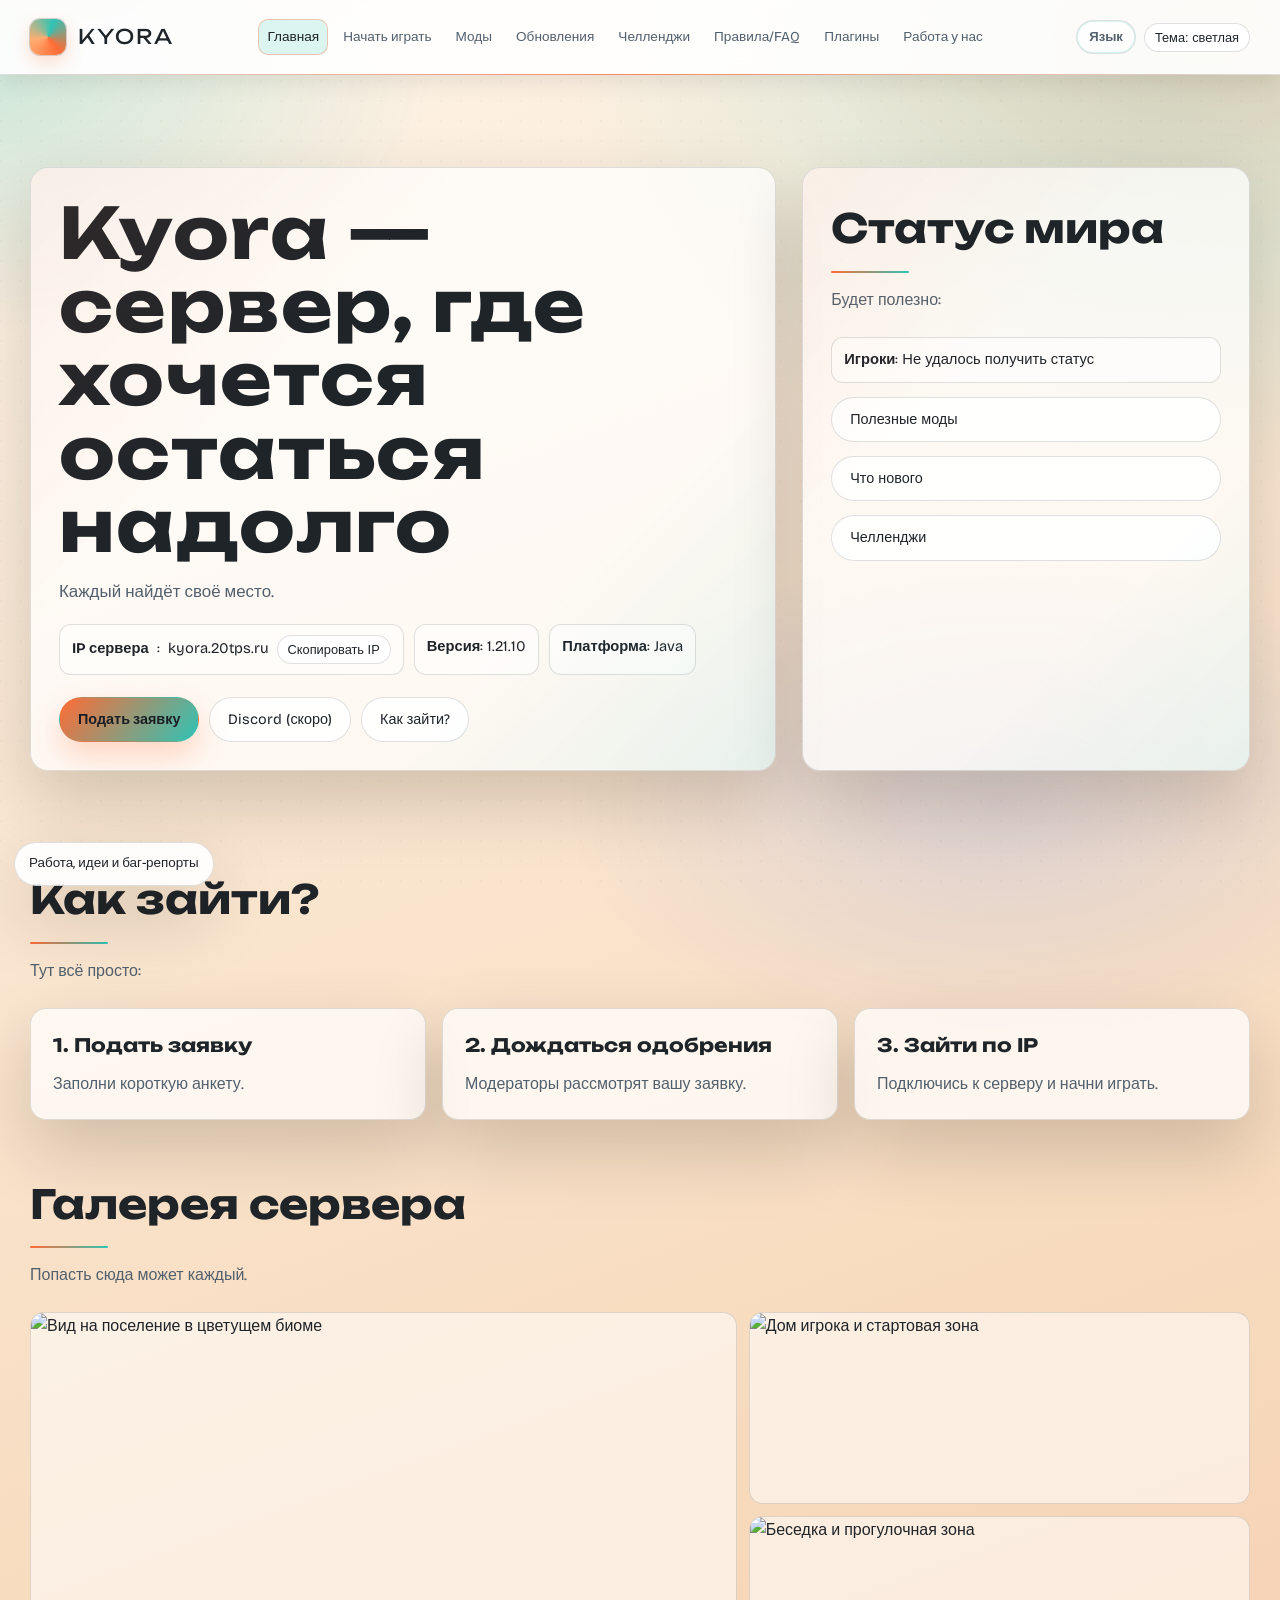
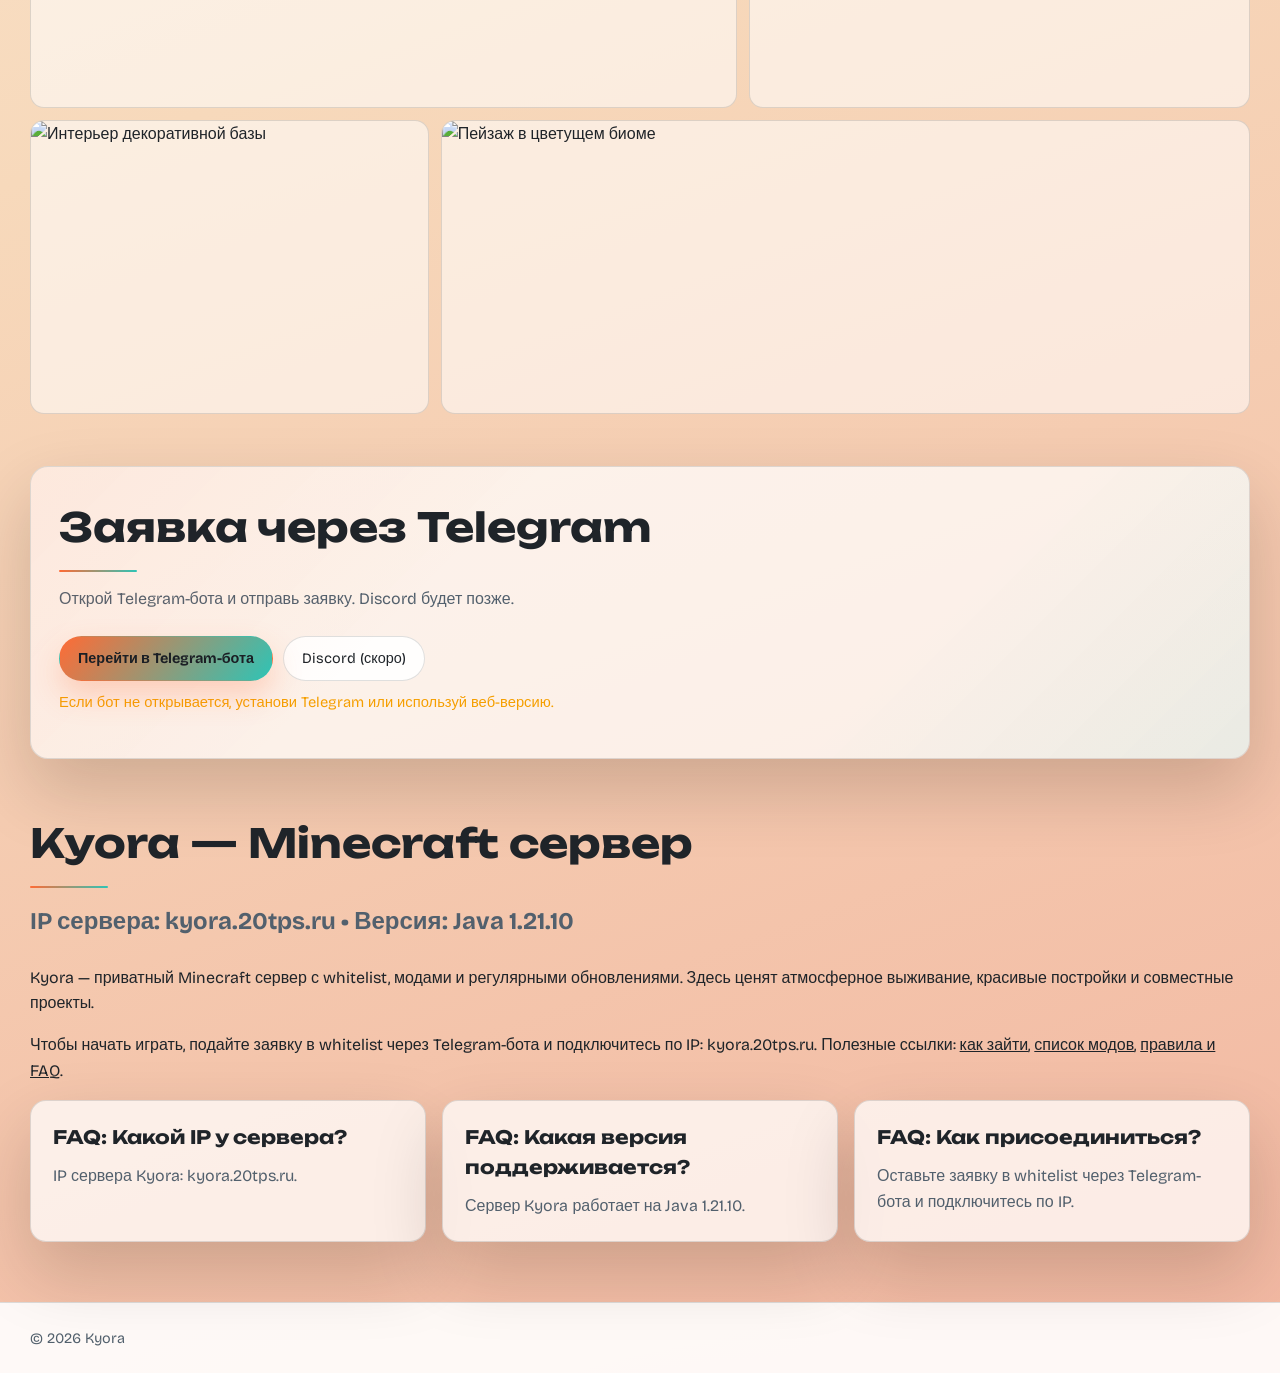
==== commit 122e09c9: "style upgarde" ====
--- a/index.html
+++ b/index.html
@@ -1,109 +1,110 @@
 ﻿<!DOCTYPE html>
 <html lang="ru">
 <head>
-  <meta charset="UTF-8">
-  <meta name="viewport" content="width=device-width, initial-scale=1.0">
-  <title>Kyora — Minecraft сервер (IP: kyora.20tps.ru)</title>
-  <meta name="description" content="Kyora — приватный Minecraft сервер Java 1.21.10. IP: kyora.20tps.ru. Заявка в whitelist, моды, обновления, челленджи и быстрый вход в игру.">
-  <meta name="keywords" content="Kyora, Kyora Server, minecraft сервер, майнкрафт сервер, whitelist, Java 1.21.10, kyora.20tps.ru">
-  <meta name="robots" content="index, follow">
-  <meta name="referrer" content="strict-origin-when-cross-origin">
-  <meta name="theme-color" content="#171d1a">
-  <link rel="canonical" href="https://slimefrozik.github.io/kyora/">
-  <meta property="og:type" content="website">
-  <meta property="og:title" content="Kyora — Minecraft сервер">
-  <meta property="og:description" content="Java 1.21.10. IP: kyora.20tps.ru. Подай заявку в whitelist и начни играть на Kyora.">
-  <meta property="og:url" content="https://slimefrozik.github.io/kyora/">
-  <meta property="og:site_name" content="Kyora">
-  <meta property="og:image" content="https://slimefrozik.github.io/kyora/assets/og-cover.svg">
-  <meta name="twitter:card" content="summary_large_image">
-  <meta name="twitter:title" content="Kyora — Minecraft сервер">
-  <meta name="twitter:description" content="Java 1.21.10. IP: kyora.20tps.ru. Заявка в whitelist, моды, апдейты, челленджи.">
-  <meta name="twitter:image" content="https://slimefrozik.github.io/kyora/assets/og-cover.svg">
-  <link rel="icon" href="assets/favicon.svg" type="image/svg+xml">
-  <link rel="dns-prefetch" href="https://fonts.googleapis.com">
-  <link rel="dns-prefetch" href="https://fonts.gstatic.com">
-  <link rel="preconnect" href="https://fonts.googleapis.com">
-  <link rel="preconnect" href="https://fonts.gstatic.com" crossorigin>
-  <link href="https://fonts.googleapis.com/css2?family=Literata:wght@400;500;600;700&family=Uncial+Antiqua&display=swap" rel="stylesheet">
-  <link rel="stylesheet" href="assets/styles.css">
-    <script type="application/ld+json">
-    {
-      "@context": "https://schema.org",
-      "@graph": [
-        {
-          "@type": "WebSite",
-          "@id": "https://slimefrozik.github.io/kyora/#website",
-          "url": "https://slimefrozik.github.io/kyora/",
-          "name": "Kyora",
-          "alternateName": ["Kyora Server"],
-          "description": "Приватный Minecraft сервер Kyora. Java 1.21.10. IP: kyora.20tps.ru.",
-          "publisher": {
-            "@id": "https://slimefrozik.github.io/kyora/#organization"
-          }
-        },
-        {
-          "@type": "Organization",
-          "@id": "https://slimefrozik.github.io/kyora/#organization",
-          "name": "Kyora",
-          "url": "https://slimefrozik.github.io/kyora/",
-          "logo": "https://slimefrozik.github.io/kyora/assets/favicon.svg"
-        },
-        {
-          "@type": "GameServer",
-          "@id": "https://slimefrozik.github.io/kyora/#gameserver",
-          "name": "Kyora",
-          "alternateName": ["Kyora Server"],
-          "description": "Приватный Minecraft сервер Java 1.21.10 с whitelist, модами и регулярными обновлениями.",
-          "url": "https://slimefrozik.github.io/kyora/",
-          "game": "Minecraft",
-          "serverStatus": "Online",
-          "address": "kyora.20tps.ru"
-        },
-        {
-          "@type": "FAQPage",
-          "@id": "https://slimefrozik.github.io/kyora/#faq",
-          "mainEntity": [
-            {
-              "@type": "Question",
-              "name": "Какой IP у сервера Kyora?",
-              "acceptedAnswer": {
-                "@type": "Answer",
-                "text": "IP сервера Kyora: kyora.20tps.ru."
-              }
-            },
-            {
-              "@type": "Question",
-              "name": "Какая версия Minecraft поддерживается?",
-              "acceptedAnswer": {
-                "@type": "Answer",
-                "text": "Сервер Kyora работает на Java 1.21.10."
-              }
-            },
-            {
-              "@type": "Question",
-              "name": "Как начать играть на Kyora?",
-              "acceptedAnswer": {
-                "@type": "Answer",
-                "text": "Оставьте заявку в whitelist через Telegram-бота и подключитесь по IP."
-              }
-            }
-          ]
-        }
-      ]
-    }
-  </script>
-  <script crossorigin src="https://unpkg.com/react@18/umd/react.production.min.js"></script>
-  <script crossorigin src="https://unpkg.com/react-dom@18/umd/react-dom.production.min.js"></script>
-  <script src="data/telegram-config.js" defer></script>
-    <script src="assets/app.js" defer></script>
+  <meta charset="UTF-8">
+  <meta name="viewport" content="width=device-width, initial-scale=1.0">
+  <title>Kyora — Minecraft сервер (IP: kyora.20tps.ru)</title>
+  <meta name="description" content="Kyora — приватный Minecraft сервер Java 1.21.10. IP: kyora.20tps.ru. Заявка в whitelist, моды, обновления, челленджи и быстрый вход в игру.">
+  <meta name="keywords" content="Kyora, Kyora Server, minecraft сервер, майнкрафт сервер, whitelist, Java 1.21.10, kyora.20tps.ru">
+  <meta name="robots" content="index, follow">
+  <meta name="google-site-verification" content="zMFCQjS75LhcIQ_BlhT6DQh9iaxwPo_WbHCHr_yG6qQ">
+  <meta name="referrer" content="strict-origin-when-cross-origin">
+  <meta name="theme-color" content="#f7d9bb">
+  <link rel="canonical" href="https://slimefrozik.github.io/kyora/">
+  <meta property="og:type" content="website">
+  <meta property="og:title" content="Kyora — Minecraft сервер">
+  <meta property="og:description" content="Java 1.21.10. IP: kyora.20tps.ru. Подай заявку в whitelist и начни играть на Kyora.">
+  <meta property="og:url" content="https://slimefrozik.github.io/kyora/">
+  <meta property="og:site_name" content="Kyora">
+  <meta property="og:image" content="https://slimefrozik.github.io/kyora/assets/og-cover.svg">
+  <meta name="twitter:card" content="summary_large_image">
+  <meta name="twitter:title" content="Kyora — Minecraft сервер">
+  <meta name="twitter:description" content="Java 1.21.10. IP: kyora.20tps.ru. Заявка в whitelist, моды, апдейты, челленджи.">
+  <meta name="twitter:image" content="https://slimefrozik.github.io/kyora/assets/og-cover.svg">
+  <link rel="icon" href="assets/favicon.svg" type="image/svg+xml">
+  <link rel="dns-prefetch" href="https://fonts.googleapis.com">
+  <link rel="dns-prefetch" href="https://fonts.gstatic.com">
+  <link rel="preconnect" href="https://fonts.googleapis.com">
+  <link rel="preconnect" href="https://fonts.gstatic.com" crossorigin>
+  <link href="https://fonts.googleapis.com/css2?family=Bricolage+Grotesque:wght@300;400;500;600;700&family=Unbounded:wght@400;600;800&display=swap" rel="stylesheet">
+  <link rel="stylesheet" href="assets/styles.css">
+    <script type="application/ld+json">
+    {
+      "@context": "https://schema.org",
+      "@graph": [
+        {
+          "@type": "WebSite",
+          "@id": "https://slimefrozik.github.io/kyora/#website",
+          "url": "https://slimefrozik.github.io/kyora/",
+          "name": "Kyora",
+          "alternateName": ["Kyora Server"],
+          "description": "Приватный Minecraft сервер Kyora. Java 1.21.10. IP: kyora.20tps.ru.",
+          "publisher": {
+            "@id": "https://slimefrozik.github.io/kyora/#organization"
+          }
+        },
+        {
+          "@type": "Organization",
+          "@id": "https://slimefrozik.github.io/kyora/#organization",
+          "name": "Kyora",
+          "url": "https://slimefrozik.github.io/kyora/",
+          "logo": "https://slimefrozik.github.io/kyora/assets/favicon.svg"
+        },
+        {
+          "@type": "GameServer",
+          "@id": "https://slimefrozik.github.io/kyora/#gameserver",
+          "name": "Kyora",
+          "alternateName": ["Kyora Server"],
+          "description": "Приватный Minecraft сервер Java 1.21.10 с whitelist, модами и регулярными обновлениями.",
+          "url": "https://slimefrozik.github.io/kyora/",
+          "game": "Minecraft",
+          "serverStatus": "Online",
+          "address": "kyora.20tps.ru"
+        },
+        {
+          "@type": "FAQPage",
+          "@id": "https://slimefrozik.github.io/kyora/#faq",
+          "mainEntity": [
+            {
+              "@type": "Question",
+              "name": "Какой IP у сервера Kyora?",
+              "acceptedAnswer": {
+                "@type": "Answer",
+                "text": "IP сервера Kyora: kyora.20tps.ru."
+              }
+            },
+            {
+              "@type": "Question",
+              "name": "Какая версия Minecraft поддерживается?",
+              "acceptedAnswer": {
+                "@type": "Answer",
+                "text": "Сервер Kyora работает на Java 1.21.10."
+              }
+            },
+            {
+              "@type": "Question",
+              "name": "Как начать играть на Kyora?",
+              "acceptedAnswer": {
+                "@type": "Answer",
+                "text": "Оставьте заявку в whitelist через Telegram-бота и подключитесь по IP."
+              }
+            }
+          ]
+        }
+      ]
+    }
+  </script>
+  <script crossorigin src="https://unpkg.com/react@18/umd/react.production.min.js"></script>
+  <script crossorigin src="https://unpkg.com/react-dom@18/umd/react-dom.production.min.js"></script>
+  <script src="data/telegram-config.js" defer></script>
+    <script src="assets/app.js" defer></script>
 </head>
 <body data-page="index">
   <header class="site-header">
     <div class="container topbar">
       <a class="brand" href="index.html">
         <span class="brand-mark" aria-hidden="true"></span>
-        <span class="brand-text">Kyora</span>
+        <span class="brand-text">Kyora</span>
       </a>
       <nav class="main-nav" id="primary-nav" aria-label="Main navigation">
         <a href="index.html" aria-current="page" data-i18n="nav.home">Главная</a>
@@ -126,6 +127,7 @@
             <button type="button" data-lang-switch="kk"><span class="flag">&#127472;&#127487;</span><span>KZ</span></button>
           </div>
         </div>
+                <button class="pill-btn is-compact theme-toggle" type="button" data-theme-toggle data-i18n="common.themeLight">Тема: светлая</button>
         <a class="pill-btn primary" href="index.html#apply-section" data-i18n="common.apply">Подать заявку</a>
         <a class="pill-btn" data-discord-link target="_blank" rel="noopener noreferrer" data-i18n="common.discord">Discord (скоро)</a>
       </div>
@@ -135,9 +137,9 @@
   <main>
     <section class="hero">
       <div class="container hero-grid">
-        <article class="panel reveal">
-          <h1 class="crest" data-i18n="index.title">Kyora — сервер, где хочется остаться надолго</h1>
-          <p class="subtitle" data-i18n="index.subtitle">Каждый найдёт своё место.</p>
+        <article class="panel reveal">
+          <h1 class="crest" data-i18n="index.title">Kyora — сервер, где хочется остаться надолго</h1>
+          <p class="subtitle" data-i18n="index.subtitle">Каждый найдёт своё место.</p>
 
           <div class="stat-row">
             <div class="stat is-row"><strong data-i18n="common.serverIpLabel">IP сервера</strong>: <span data-server-ip>kyora.20tps.ru</span><button class="pill-btn is-compact" type="button" data-copy-ip data-i18n="common.copyIp">Скопировать IP</button></div>
@@ -202,48 +204,48 @@
       </div>
     </section>
 
-        <section class="section" id="apply-section">
-      <div class="container">
-        <article class="panel reveal">
-          <h2 class="section-title" data-i18n="index.applyTitle">Заявка через Telegram</h2>
-          <p class="section-subtitle" data-i18n="index.applySub">Открой Telegram-бота и отправь заявку. Discord будет позже.</p>
-          <div class="cta-row" style="margin-top: 14px;">
-            <a class="pill-btn primary" data-telegram-link target="_blank" rel="noopener noreferrer" data-i18n="index.telegram">Перейти в Telegram-бота</a>
-            <a class="pill-btn" href="#" data-discord-link data-i18n="common.discord">Discord (скоро)</a>
-          </div>
-          <p class="form-note" data-i18n="index.telegramNote">Если бот не открывается, установи Telegram или используй веб-версию.</p>
-        </article>
-      </div>
-    </section>
-        <section class="section" id="seo-content">
-      <div class="container">
-        <h1 class="section-title">Kyora — Minecraft сервер</h1>
-        <h2 class="section-subtitle">IP сервера: kyora.20tps.ru • Версия: Java 1.21.10</h2>
-        <p>Kyora — приватный Minecraft сервер с whitelist, модами и регулярными обновлениями. Здесь ценят атмосферное выживание, красивые постройки и совместные проекты.</p>
-        <p>Чтобы начать играть, подайте заявку в whitelist через Telegram-бота и подключитесь по IP: kyora.20tps.ru. Полезные ссылки: <a href="start.html">как зайти</a>, <a href="mods.html">список модов</a>, <a href="rules.html">правила и FAQ</a>.</p>
-        <div class="card-grid" style="margin-top: 16px;">
-          <article class="card reveal">
-            <h3>FAQ: Какой IP у сервера?</h3>
-            <p>IP сервера Kyora: kyora.20tps.ru.</p>
-          </article>
-          <article class="card reveal">
-            <h3>FAQ: Какая версия поддерживается?</h3>
-            <p>Сервер Kyora работает на Java 1.21.10.</p>
-          </article>
-          <article class="card reveal">
-            <h3>FAQ: Как присоединиться?</h3>
-            <p>Оставьте заявку в whitelist через Telegram-бота и подключитесь по IP.</p>
-          </article>
-        </div>
-      </div>
-    </section>
-  </main>
-
-  <footer class="site-footer">
-    <div class="container footer-inner">
-      <span>© 2026 Kyora</span>
-    </div>
-  </footer>
+        <section class="section" id="apply-section">
+      <div class="container">
+        <article class="panel reveal">
+          <h2 class="section-title" data-i18n="index.applyTitle">Заявка через Telegram</h2>
+          <p class="section-subtitle" data-i18n="index.applySub">Открой Telegram-бота и отправь заявку. Discord будет позже.</p>
+          <div class="cta-row" style="margin-top: 14px;">
+            <a class="pill-btn primary" data-telegram-link target="_blank" rel="noopener noreferrer" data-i18n="index.telegram">Перейти в Telegram-бота</a>
+            <a class="pill-btn" href="#" data-discord-link data-i18n="common.discord">Discord (скоро)</a>
+          </div>
+          <p class="form-note" data-i18n="index.telegramNote">Если бот не открывается, установи Telegram или используй веб-версию.</p>
+        </article>
+      </div>
+    </section>
+        <section class="section" id="seo-content">
+      <div class="container">
+        <h1 class="section-title">Kyora — Minecraft сервер</h1>
+        <h2 class="section-subtitle">IP сервера: kyora.20tps.ru • Версия: Java 1.21.10</h2>
+        <p>Kyora — приватный Minecraft сервер с whitelist, модами и регулярными обновлениями. Здесь ценят атмосферное выживание, красивые постройки и совместные проекты.</p>
+        <p>Чтобы начать играть, подайте заявку в whitelist через Telegram-бота и подключитесь по IP: kyora.20tps.ru. Полезные ссылки: <a href="start.html">как зайти</a>, <a href="mods.html">список модов</a>, <a href="rules.html">правила и FAQ</a>.</p>
+        <div class="card-grid" style="margin-top: 16px;">
+          <article class="card reveal">
+            <h3>FAQ: Какой IP у сервера?</h3>
+            <p>IP сервера Kyora: kyora.20tps.ru.</p>
+          </article>
+          <article class="card reveal">
+            <h3>FAQ: Какая версия поддерживается?</h3>
+            <p>Сервер Kyora работает на Java 1.21.10.</p>
+          </article>
+          <article class="card reveal">
+            <h3>FAQ: Как присоединиться?</h3>
+            <p>Оставьте заявку в whitelist через Telegram-бота и подключитесь по IP.</p>
+          </article>
+        </div>
+      </div>
+    </section>
+  </main>
+
+  <footer class="site-footer">
+    <div class="container footer-inner">
+      <span>© 2026 Kyora</span>
+    </div>
+  </footer>
 
   <div class="toast" id="toast" role="status" aria-live="polite"></div>
 </body>
@@ -273,3 +275,5 @@
 
 
 
+
+
--- a/assets/styles.css
+++ b/assets/styles.css
@@ -1,20 +1,63 @@
-:root {
-  --bg-1: #0e1317;
-  --bg-2: #1f2a24;
-  --bg-3: #2a1f14;
-  --paper: #f4eddc;
-  --ink: #1d1b19;
-  --text: #f0e7d4;
-  --text-muted: #d6c7ac;
-  --accent: #d6a14f;
-  --accent-2: #b64932;
-  --line: rgba(240, 220, 184, 0.2);
-  --card: rgba(18, 24, 22, 0.78);
-  --ok: #7bc47f;
-  --warn: #f1be6e;
+﻿:root {
+  color-scheme: light;
+  --bg-1: #fdf4e8;
+  --bg-2: #f7d9bb;
+  --bg-3: #f2b7a1;
+  --paper: #fff7ef;
+  --ink: #1b1f25;
+  --text: #1f2429;
+  --text-muted: #52606d;
+  --accent: #ff6b35;
+  --accent-2: #2ec4b6;
+  --line: rgba(31, 35, 41, 0.14);
+  --card: rgba(255, 255, 255, 0.72);
+  --ok: #2bbd8c;
+  --warn: #f59f00;
   --max-width: 1220px;
   --radius: 18px;
-  --shadow: 0 14px 36px rgba(0, 0, 0, 0.35);
+  --shadow: 0 30px 70px rgba(27, 17, 6, 0.18);
+  --surface: rgba(255, 255, 255, 0.72);
+  --surface-strong: rgba(255, 255, 255, 0.9);
+  --surface-muted: rgba(255, 255, 255, 0.55);
+  --surface-solid: #ffffff;
+  --glow-1: rgba(255, 107, 53, 0.25);
+  --glow-2: rgba(46, 196, 182, 0.22);
+  --glow-3: rgba(47, 107, 255, 0.16);
+  --aurora-1: rgba(46, 196, 182, 0.38);
+  --aurora-2: rgba(255, 107, 53, 0.3);
+  --aurora-3: rgba(47, 107, 255, 0.22);
+  --dot-color: rgba(31, 35, 41, 0.12);
+  --font-body: "Bricolage Grotesque", "Segoe UI", sans-serif;
+  --font-display: "Unbounded", "Arial Black", sans-serif;
+}
+
+:root[data-theme="dark"] {
+  color-scheme: dark;
+  --bg-1: #0b0f14;
+  --bg-2: #111826;
+  --bg-3: #152133;
+  --paper: #f8f2e8;
+  --ink: #0c0f14;
+  --text: #f5f1ea;
+  --text-muted: #b9c3cf;
+  --accent: #ff7a2f;
+  --accent-2: #2dd4bf;
+  --line: rgba(255, 255, 255, 0.1);
+  --card: rgba(12, 16, 22, 0.78);
+  --ok: #2dd4bf;
+  --warn: #f7b955;
+  --shadow: 0 34px 80px rgba(0, 0, 0, 0.5);
+  --surface: rgba(14, 18, 26, 0.78);
+  --surface-strong: rgba(12, 16, 22, 0.92);
+  --surface-muted: rgba(16, 20, 28, 0.6);
+  --surface-solid: #0f131a;
+  --glow-1: rgba(255, 122, 47, 0.18);
+  --glow-2: rgba(45, 212, 191, 0.2);
+  --glow-3: rgba(99, 102, 241, 0.2);
+  --aurora-1: rgba(45, 212, 191, 0.3);
+  --aurora-2: rgba(255, 122, 47, 0.24);
+  --aurora-3: rgba(99, 102, 241, 0.26);
+  --dot-color: rgba(255, 255, 255, 0.08);
 }
 
 * {
@@ -28,12 +71,13 @@
 body {
   margin: 0;
   color: var(--text);
-  font-family: "Literata", "Times New Roman", serif;
-  line-height: 1.55;
+  font-family: var(--font-body);
+  line-height: 1.62;
   background:
-    radial-gradient(1300px 680px at 7% -10%, rgba(182, 73, 50, 0.24), transparent 60%),
-    radial-gradient(1200px 700px at 95% 0%, rgba(214, 161, 79, 0.21), transparent 65%),
-    linear-gradient(160deg, var(--bg-1) 0%, var(--bg-2) 54%, var(--bg-3) 100%);
+    radial-gradient(1200px 640px at 6% -10%, var(--glow-1), transparent 60%),
+    radial-gradient(980px 700px at 92% 2%, var(--glow-2), transparent 62%),
+    radial-gradient(760px 520px at 62% 110%, var(--glow-3), transparent 65%),
+    linear-gradient(160deg, var(--bg-1) 0%, var(--bg-2) 52%, var(--bg-3) 100%);
   min-height: 100vh;
 }
 
@@ -42,11 +86,9 @@
   position: fixed;
   inset: 0;
   pointer-events: none;
-  opacity: 0.03;
-  background-image:
-    linear-gradient(0deg, transparent 24%, rgba(255, 255, 255, 0.15) 25%, transparent 26%),
-    linear-gradient(90deg, transparent 24%, rgba(255, 255, 255, 0.1) 25%, transparent 26%);
-  background-size: 28px 28px;
+  opacity: 0.2;
+  background-image: radial-gradient(circle at 1px 1px, var(--dot-color) 1px, transparent 0);
+  background-size: 20px 20px;
 }
 
 body::after {
@@ -55,17 +97,17 @@
   inset: -20%;
   pointer-events: none;
   z-index: -1;
-  opacity: 0.45;
+  opacity: 0.6;
   background:
-    radial-gradient(40% 35% at 20% 30%, rgba(182, 73, 50, 0.35), transparent 70%),
-    radial-gradient(35% 30% at 82% 18%, rgba(214, 161, 79, 0.28), transparent 74%),
-    radial-gradient(38% 28% at 68% 78%, rgba(80, 134, 128, 0.18), transparent 72%);
+    radial-gradient(38% 30% at 12% 20%, var(--aurora-1), transparent 70%),
+    radial-gradient(32% 26% at 82% 16%, var(--aurora-2), transparent 72%),
+    radial-gradient(34% 28% at 70% 78%, var(--aurora-3), transparent 72%);
   animation: auroraDrift 18s ease-in-out infinite alternate;
 }
 
 @keyframes auroraDrift {
-  from { transform: translate3d(-1.5%, -1.2%, 0) scale(1); }
-  to { transform: translate3d(1.5%, 1.2%, 0) scale(1.05); }
+  from { transform: translate3d(-1.4%, -1.2%, 0) scale(1); }
+  to { transform: translate3d(1.6%, 1.4%, 0) scale(1.04); }
 }
 
 img {
@@ -86,9 +128,10 @@
   position: sticky;
   top: 0;
   z-index: 50;
-  backdrop-filter: blur(8px);
-  background: rgba(10, 14, 16, 0.72);
+  backdrop-filter: blur(18px);
+  background: var(--surface-strong);
   border-bottom: 1px solid var(--line);
+  box-shadow: 0 8px 22px rgba(22, 18, 8, 0.08);
 }
 
 .site-header::after {
@@ -99,7 +142,7 @@
   bottom: -1px;
   height: 1px;
   pointer-events: none;
-  background: linear-gradient(90deg, transparent, rgba(214, 161, 79, 0.8), transparent);
+  background: linear-gradient(90deg, transparent, rgba(255, 107, 53, 0.75), transparent);
 }
 
 .topbar {
@@ -107,7 +150,7 @@
   align-items: center;
   justify-content: space-between;
   gap: 12px;
-  min-height: 72px;
+  min-height: 74px;
   flex-wrap: wrap;
 }
 
@@ -122,14 +165,14 @@
   width: 36px;
   height: 36px;
   border-radius: 10px;
-  background: linear-gradient(135deg, var(--accent), var(--accent-2));
-  box-shadow: 0 0 0 2px rgba(0, 0, 0, 0.35), 0 0 30px rgba(182, 73, 50, 0.35);
+  background: conic-gradient(from 140deg, var(--accent), #ffad72, var(--accent-2), var(--accent));
+  box-shadow: 0 6px 18px rgba(255, 107, 53, 0.25), 0 0 0 1px rgba(31, 35, 41, 0.18);
 }
 
 .brand-text {
-  font-family: "Uncial Antiqua", serif;
-  font-size: 1.18rem;
-  letter-spacing: 0.06em;
+  font-family: var(--font-display);
+  font-size: 1.26rem;
+  letter-spacing: 0.1em;
   text-transform: uppercase;
 }
 
@@ -145,20 +188,21 @@
   overflow: visible;
 }
 
-
 .main-nav a {
   text-decoration: none;
   color: var(--text-muted);
-  font-size: 0.9rem;
-  padding: 8px 9px;
+  font-size: 0.86rem;
+  padding: 8px 10px;
   border-radius: 10px;
   transition: 180ms ease;
+  border: 1px solid transparent;
 }
 
 .main-nav a:hover,
 .main-nav a[aria-current="page"] {
   color: var(--text);
-  background: rgba(214, 161, 79, 0.17);
+  background: rgba(46, 196, 182, 0.16);
+  border-color: rgba(255, 107, 53, 0.35);
 }
 
 .actions {
@@ -183,7 +227,7 @@
 
 .lang-toggle {
   border: 1px solid var(--line);
-  background: rgba(17, 23, 21, 0.7);
+  background: var(--surface);
   color: var(--text-muted);
   padding: 8px 12px;
   border-radius: 999px;
@@ -191,12 +235,12 @@
   font-size: 0.82rem;
   font-weight: 600;
   cursor: pointer;
-  box-shadow: inset 0 0 0 1px rgba(214, 161, 79, 0.2);
+  box-shadow: inset 0 0 0 1px rgba(46, 196, 182, 0.2);
 }
 
 .lang-menu.is-open .lang-toggle {
-  color: #1f1610;
-  background: linear-gradient(90deg, var(--accent), #f2cb89);
+  color: var(--ink);
+  background: linear-gradient(90deg, var(--accent), var(--accent-2));
 }
 
 .lang-options {
@@ -208,7 +252,7 @@
   padding: 8px;
   border-radius: 14px;
   border: 1px solid var(--line);
-  background: rgba(10, 14, 16, 0.92);
+  background: var(--surface-solid);
   box-shadow: var(--shadow);
   opacity: 0;
   transform: translateY(-6px);
@@ -243,8 +287,8 @@
 }
 
 .lang-options button.active {
-  color: #1f1610;
-  background: linear-gradient(90deg, var(--accent), #f2cb89);
+  color: var(--ink);
+  background: linear-gradient(90deg, var(--accent), var(--accent-2));
 }
 
 .lang-options .flag {
@@ -254,26 +298,30 @@
 
 .pill-btn {
   border: 1px solid var(--line);
-  background: rgba(20, 28, 26, 0.75);
+  background: var(--surface-strong);
   color: var(--text);
   border-radius: 999px;
-  padding: 10px 16px;
+  padding: 10px 18px;
   text-decoration: none;
-  font-size: 0.88rem;
+  font-size: 0.9rem;
   cursor: pointer;
+  transition: 180ms ease;
 }
 
 .pill-btn:hover {
-  border-color: rgba(214, 161, 79, 0.75);
+  border-color: rgba(255, 107, 53, 0.7);
+  box-shadow: 0 12px 28px rgba(27, 17, 6, 0.2);
+  transform: translateY(-1px);
 }
 
 .pill-btn.primary {
-  background: linear-gradient(130deg, var(--accent-2), var(--accent));
+  background: linear-gradient(130deg, var(--accent), var(--accent-2));
   border-color: transparent;
-  color: #20150e;
+  color: var(--ink);
   font-weight: 700;
   position: relative;
   overflow: hidden;
+  box-shadow: 0 14px 30px rgba(255, 107, 53, 0.25);
 }
 
 .pill-btn.primary::after {
@@ -281,7 +329,7 @@
   position: absolute;
   inset: 0;
   transform: translateX(-110%);
-  background: linear-gradient(102deg, transparent 35%, rgba(255, 255, 255, 0.45) 50%, transparent 65%);
+  background: linear-gradient(102deg, transparent 35%, rgba(255, 255, 255, 0.5) 50%, transparent 65%);
 }
 
 .pill-btn.primary:hover::after {
@@ -300,12 +348,12 @@
 }
 
 .hero {
-  padding: 80px 0 46px;
+  padding: 92px 0 58px;
 }
 
 .hero-grid {
   display: grid;
-  grid-template-columns: 1.2fr 0.8fr;
+  grid-template-columns: 1.25fr 0.75fr;
   gap: 26px;
   align-items: stretch;
 }
@@ -314,7 +362,7 @@
   background: var(--card);
   border: 1px solid var(--line);
   border-radius: var(--radius);
-  padding: 24px;
+  padding: 28px;
   box-shadow: var(--shadow);
   position: relative;
   overflow: clip;
@@ -325,13 +373,13 @@
   position: absolute;
   inset: 0;
   pointer-events: none;
-  background: linear-gradient(130deg, rgba(214, 161, 79, 0.1), transparent 35%, transparent 70%, rgba(182, 73, 50, 0.1));
-  opacity: 0.45;
+  background: linear-gradient(135deg, rgba(255, 107, 53, 0.14), transparent 35%, transparent 70%, rgba(46, 196, 182, 0.16));
+  opacity: 0.55;
   transition: opacity 260ms ease;
 }
 
 .panel:hover::before {
-  opacity: 0.7;
+  opacity: 0.8;
 }
 
 .react-spotlight-badge {
@@ -339,15 +387,15 @@
   display: inline-flex;
   padding: 4px 10px;
   border-radius: 999px;
-  border: 1px solid rgba(214, 161, 79, 0.5);
+  border: 1px solid rgba(255, 107, 53, 0.5);
   color: var(--text-muted);
   font-size: 0.82rem;
 }
 
 .react-spotlight-title {
   margin: 0 0 8px;
-  font-family: "Uncial Antiqua", serif;
-  font-size: clamp(1.5rem, 3.8vw, 2.3rem);
+  font-family: var(--font-display);
+  font-size: clamp(1.7rem, 3.9vw, 2.6rem);
 }
 
 .react-spotlight-subtitle {
@@ -363,8 +411,8 @@
 }
 
 .react-spotlight-tabs button {
-  border: 1px solid var(--line);
-  background: rgba(20, 28, 26, 0.62);
+  border: 1px solid rgba(255, 107, 53, 0.32);
+  background: var(--surface-strong);
   color: var(--text);
   border-radius: 999px;
   padding: 8px 12px;
@@ -373,8 +421,8 @@
 }
 
 .react-spotlight-tabs button.is-active {
-  border-color: rgba(214, 161, 79, 0.85);
-  background: rgba(214, 161, 79, 0.2);
+  border-color: rgba(255, 107, 53, 0.85);
+  background: rgba(46, 196, 182, 0.18);
 }
 
 .react-spotlight-points {
@@ -391,17 +439,17 @@
   text-decoration: none;
   border-radius: 12px;
   padding: 10px 14px;
-  color: #24170f;
+  color: var(--ink);
   font-weight: 700;
-  background: linear-gradient(130deg, var(--accent-2), var(--accent));
+  background: linear-gradient(130deg, var(--accent), var(--accent-2));
 }
 
 .crest {
-  font-family: "Uncial Antiqua", serif;
-  font-size: clamp(2rem, 5.3vw, 4rem);
-  line-height: 1.1;
-  margin: 0 0 14px;
-  letter-spacing: 0.03em;
+  font-family: var(--font-display);
+  font-size: clamp(2.5rem, 5.5vw, 4.6rem);
+  line-height: 1.04;
+  margin: 0 0 16px;
+  letter-spacing: 0.02em;
 }
 
 .subtitle {
@@ -422,7 +470,7 @@
   padding: 10px 12px;
   border: 1px solid var(--line);
   border-radius: 12px;
-  background: rgba(10, 15, 14, 0.5);
+  background: var(--surface-muted);
   font-size: 0.92rem;
 }
 
@@ -441,15 +489,15 @@
 }
 
 .section {
-  padding: 30px 0 10px;
+  padding: 38px 0 14px;
 }
 
 .section-title {
   margin: 0 0 14px;
-  font-family: "Uncial Antiqua", serif;
-  font-size: clamp(1.5rem, 3.2vw, 2.2rem);
+  font-family: var(--font-display);
+  font-size: clamp(1.8rem, 3.3vw, 2.5rem);
   position: relative;
-  padding-bottom: 8px;
+  padding-bottom: 12px;
 }
 
 .section-title::after {
@@ -457,14 +505,14 @@
   position: absolute;
   left: 0;
   bottom: 0;
-  width: 74px;
+  width: 78px;
   height: 2px;
-  background: linear-gradient(90deg, var(--accent-2), var(--accent));
+  background: linear-gradient(90deg, var(--accent), var(--accent-2));
   border-radius: 999px;
 }
 
 .section-subtitle {
-  margin: 0 0 22px;
+  margin: 0 0 24px;
   color: var(--text-muted);
 }
 
@@ -476,26 +524,26 @@
 }
 
 .card {
-  background: var(--card);
+  background: var(--surface);
   border: 1px solid var(--line);
   border-radius: 16px;
-  padding: 18px;
+  padding: 22px;
   box-shadow: var(--shadow);
   transition: transform 220ms ease, border-color 220ms ease, box-shadow 220ms ease;
 }
 
 .card:hover {
-  transform: translateY(-3px);
-  border-color: rgba(214, 161, 79, 0.65);
-  box-shadow: 0 14px 34px rgba(0, 0, 0, 0.4), 0 0 0 1px rgba(214, 161, 79, 0.18) inset;
+  transform: translateY(-4px);
+  border-color: rgba(255, 107, 53, 0.65);
+  box-shadow: 0 18px 46px rgba(27, 17, 6, 0.22), 0 0 0 1px rgba(255, 107, 53, 0.18) inset;
 }
 
 .card h3,
 .card h4 {
   margin-top: 0;
   margin-bottom: 10px;
-  font-family: "Uncial Antiqua", serif;
-  font-size: 1.1rem;
+  font-family: var(--font-display);
+  font-size: 1.16rem;
 }
 
 .card p {
@@ -517,14 +565,14 @@
   border-radius: 14px;
   overflow: hidden;
   border: 1px solid var(--line);
-  background: rgba(0, 0, 0, 0.25);
+  background: var(--surface-muted);
   transition: transform 240ms ease, border-color 240ms ease, box-shadow 240ms ease;
 }
 
 .gallery figure:hover {
   transform: translateY(-3px);
-  border-color: rgba(214, 161, 79, 0.76);
-  box-shadow: 0 16px 36px rgba(0, 0, 0, 0.5);
+  border-color: rgba(255, 107, 53, 0.7);
+  box-shadow: 0 18px 40px rgba(27, 17, 6, 0.25);
 }
 
 .gallery img {
@@ -544,11 +592,11 @@
   right: 0;
   bottom: 0;
   font-size: 0.88rem;
-  color: #f6eedf;
+  color: #ffffff;
   padding: 14px 12px 10px;
   border-top: 0;
-  background: linear-gradient(to top, rgba(5, 8, 8, 0.9), rgba(5, 8, 8, 0));
-  text-shadow: 0 2px 8px rgba(0, 0, 0, 0.75);
+  background: linear-gradient(to top, rgba(19, 23, 28, 0.8), rgba(19, 23, 28, 0));
+  text-shadow: 0 2px 8px rgba(0, 0, 0, 0.55);
 }
 
 .gallery .shot-1 {
@@ -580,7 +628,7 @@
   align-items: center;
   justify-content: center;
   padding: 18px;
-  background: rgba(3, 5, 7, 0.84);
+  background: rgba(16, 18, 22, 0.82);
   backdrop-filter: blur(6px);
 }
 
@@ -603,8 +651,8 @@
   right: 14px;
   border: 1px solid var(--line);
   border-radius: 999px;
-  background: rgba(16, 22, 22, 0.86);
-  color: var(--text);
+  background: var(--surface-strong);
+  color: var(--ink);
   width: 40px;
   height: 40px;
   font-size: 1.2rem;
@@ -630,7 +678,7 @@
   border: 1px solid var(--line);
   border-radius: 12px;
   padding: 12px 12px;
-  background: rgba(11, 15, 16, 0.75);
+  background: var(--surface-strong);
   color: var(--text);
   font-family: inherit;
   font-size: 0.98rem;
@@ -643,7 +691,7 @@
 
 textarea[readonly] {
   min-height: 145px;
-  background: rgba(12, 17, 16, 0.88);
+  background: var(--surface-strong);
 }
 
 .field-full {
@@ -670,7 +718,7 @@
   font-size: 0.78rem;
   border: 1px solid var(--line);
   color: var(--text-muted);
-  background: rgba(255, 255, 255, 0.03);
+  background: var(--surface-muted);
 }
 
 .tag-row {
@@ -686,13 +734,13 @@
 }
 
 .page-intro {
-  padding: 52px 0 22px;
+  padding: 58px 0 26px;
 }
 
 .page-intro h1 {
   margin: 0 0 12px;
-  font-family: "Uncial Antiqua", serif;
-  font-size: clamp(2rem, 5vw, 3.2rem);
+  font-family: var(--font-display);
+  font-size: clamp(2.4rem, 5.2vw, 3.6rem);
 }
 
 .page-intro p {
@@ -719,18 +767,18 @@
   justify-content: center;
   gap: 8px;
   border-radius: 12px;
-  border: 1px solid var(--line);
+  border: 1px solid rgba(46, 196, 182, 0.4);
   text-decoration: none;
   color: var(--text);
-  background: rgba(214, 161, 79, 0.1);
+  background: rgba(46, 196, 182, 0.18);
   padding: 10px 12px;
   margin-top: 12px;
   font-size: 0.92rem;
 }
 
 .link-btn:hover {
-  border-color: rgba(214, 161, 79, 0.85);
-  background: rgba(214, 161, 79, 0.2);
+  border-color: rgba(255, 107, 53, 0.65);
+  background: rgba(46, 196, 182, 0.26);
 }
 
 .timeline {
@@ -748,7 +796,7 @@
   position: absolute;
   inset: 0 auto 0 0;
   width: 4px;
-  background: linear-gradient(to bottom, var(--accent-2), var(--accent));
+  background: linear-gradient(to bottom, var(--accent), var(--accent-2));
 }
 
 .challenge-box {
@@ -770,15 +818,15 @@
 }
 
 .challenge-result {
-  border: 1px dashed rgba(214, 161, 79, 0.6);
+  border: 1px dashed rgba(255, 107, 53, 0.55);
   border-radius: 12px;
   padding: 16px;
-  background: rgba(9, 14, 15, 0.55);
+  background: var(--surface);
 }
 
 .challenge-title {
   margin: 0 0 8px;
-  font-family: "Uncial Antiqua", serif;
+  font-family: var(--font-display);
 }
 
 .challenge-text {
@@ -793,25 +841,25 @@
   margin: 12px 0 10px;
   padding: 5px 11px;
   border-radius: 999px;
-  border: 1px solid rgba(214, 161, 79, 0.55);
-  background: rgba(214, 161, 79, 0.12);
+  border: 1px solid rgba(255, 107, 53, 0.55);
+  background: rgba(255, 107, 53, 0.18);
   color: var(--text);
   font-weight: 600;
 }
 
 .challenge-badge.is-easy {
-  border-color: rgba(123, 196, 127, 0.7);
-  background: rgba(123, 196, 127, 0.16);
+  border-color: rgba(43, 189, 140, 0.7);
+  background: rgba(43, 189, 140, 0.18);
 }
 
 .challenge-badge.is-medium {
-  border-color: rgba(214, 161, 79, 0.7);
-  background: rgba(214, 161, 79, 0.16);
+  border-color: rgba(245, 159, 0, 0.75);
+  background: rgba(245, 159, 0, 0.18);
 }
 
 .challenge-badge.is-hard {
-  border-color: rgba(182, 73, 50, 0.8);
-  background: rgba(182, 73, 50, 0.2);
+  border-color: rgba(231, 76, 60, 0.75);
+  background: rgba(231, 76, 60, 0.18);
 }
 
 .challenge-note {
@@ -836,7 +884,7 @@
 details {
   border: 1px solid var(--line);
   border-radius: 12px;
-  background: rgba(12, 17, 16, 0.65);
+  background: var(--surface);
   padding: 10px 14px;
 }
 
@@ -859,25 +907,25 @@
   width: 100%;
   border-collapse: collapse;
   min-width: 760px;
-  background: rgba(9, 13, 12, 0.65);
+  background: var(--surface);
 }
 
 th,
 td {
   padding: 12px;
-  border-bottom: 1px solid var(--line);
+  border-bottom: 1px solid rgba(255, 107, 53, 0.22);
   text-align: left;
   font-size: 0.92rem;
 }
 
 th {
-  font-family: "Uncial Antiqua", serif;
-  color: var(--text-muted);
-  background: rgba(255, 255, 255, 0.03);
+  font-family: var(--font-display);
+  color: var(--text-muted);
+  background: var(--surface-muted);
 }
 
 tr:hover td {
-  background: rgba(214, 161, 79, 0.08);
+  background: rgba(46, 196, 182, 0.14);
 }
 
 .empty-state {
@@ -887,9 +935,9 @@
 }
 
 .site-footer {
-  margin-top: 42px;
+  margin-top: 46px;
   border-top: 1px solid var(--line);
-  background: rgba(9, 13, 12, 0.7);
+  background: var(--surface-strong);
 }
 
 .footer-inner {
@@ -912,7 +960,7 @@
   max-width: min(420px, calc(100% - 32px));
   border: 1px solid var(--line);
   border-radius: 12px;
-  background: rgba(16, 23, 20, 0.95);
+  background: var(--surface-strong);
   color: var(--text);
   padding: 12px 14px;
   box-shadow: var(--shadow);
@@ -927,7 +975,6 @@
   opacity: 1;
 }
 
-
 .feedback-fab {
   position: fixed;
   left: 14px;
@@ -938,7 +985,7 @@
   border: 1px solid var(--line);
   border-radius: 999px;
   padding: 10px 14px;
-  background: rgba(10, 14, 15, 0.9);
+  background: var(--surface-strong);
   color: var(--text);
   text-decoration: none;
   font-size: 0.84rem;
@@ -946,7 +993,7 @@
 }
 
 .feedback-fab:hover {
-  border-color: rgba(214, 161, 79, 0.8);
+  border-color: rgba(255, 107, 53, 0.8);
 }
 
 .reveal {
@@ -956,8 +1003,8 @@
 
 .js-enabled .reveal {
   opacity: 0;
-  transform: translateY(18px);
-  transition: 380ms ease;
+  transform: translateY(20px);
+  transition: 420ms ease;
 }
 
 .js-enabled .reveal.visible {
@@ -998,6 +1045,7 @@
     width: 100%;
     justify-content: flex-start;
   }
+
   .hero-grid,
   .feature-grid,
   .card-grid,
@@ -1022,7 +1070,6 @@
   }
 }
 
-
 @media (max-width: 760px) {
   main {
     padding-bottom: 74px;
@@ -1034,7 +1081,7 @@
   }
 
   .hero {
-    padding-top: 46px;
+    padding-top: 50px;
   }
 
   .hero-grid,
@@ -1075,19 +1122,17 @@
     display: none;
   }
 
-  .feedback-fab {
-    left: 8px;
-    bottom: calc(8px + env(safe-area-inset-bottom, 0px));
-    padding: 8px 11px;
-    font-size: 0.8rem;
-  }
+  .feedback-fab {
+    left: 8px;
+    bottom: calc(8px + env(safe-area-inset-bottom, 0px));
+    padding: 8px 11px;
+    font-size: 0.8rem;
+  }
 
   .footer-inner {
     align-items: flex-start;
   }
-
-}
-
+}
 
 @media (prefers-reduced-motion: reduce) {
   *, *::before, *::after {
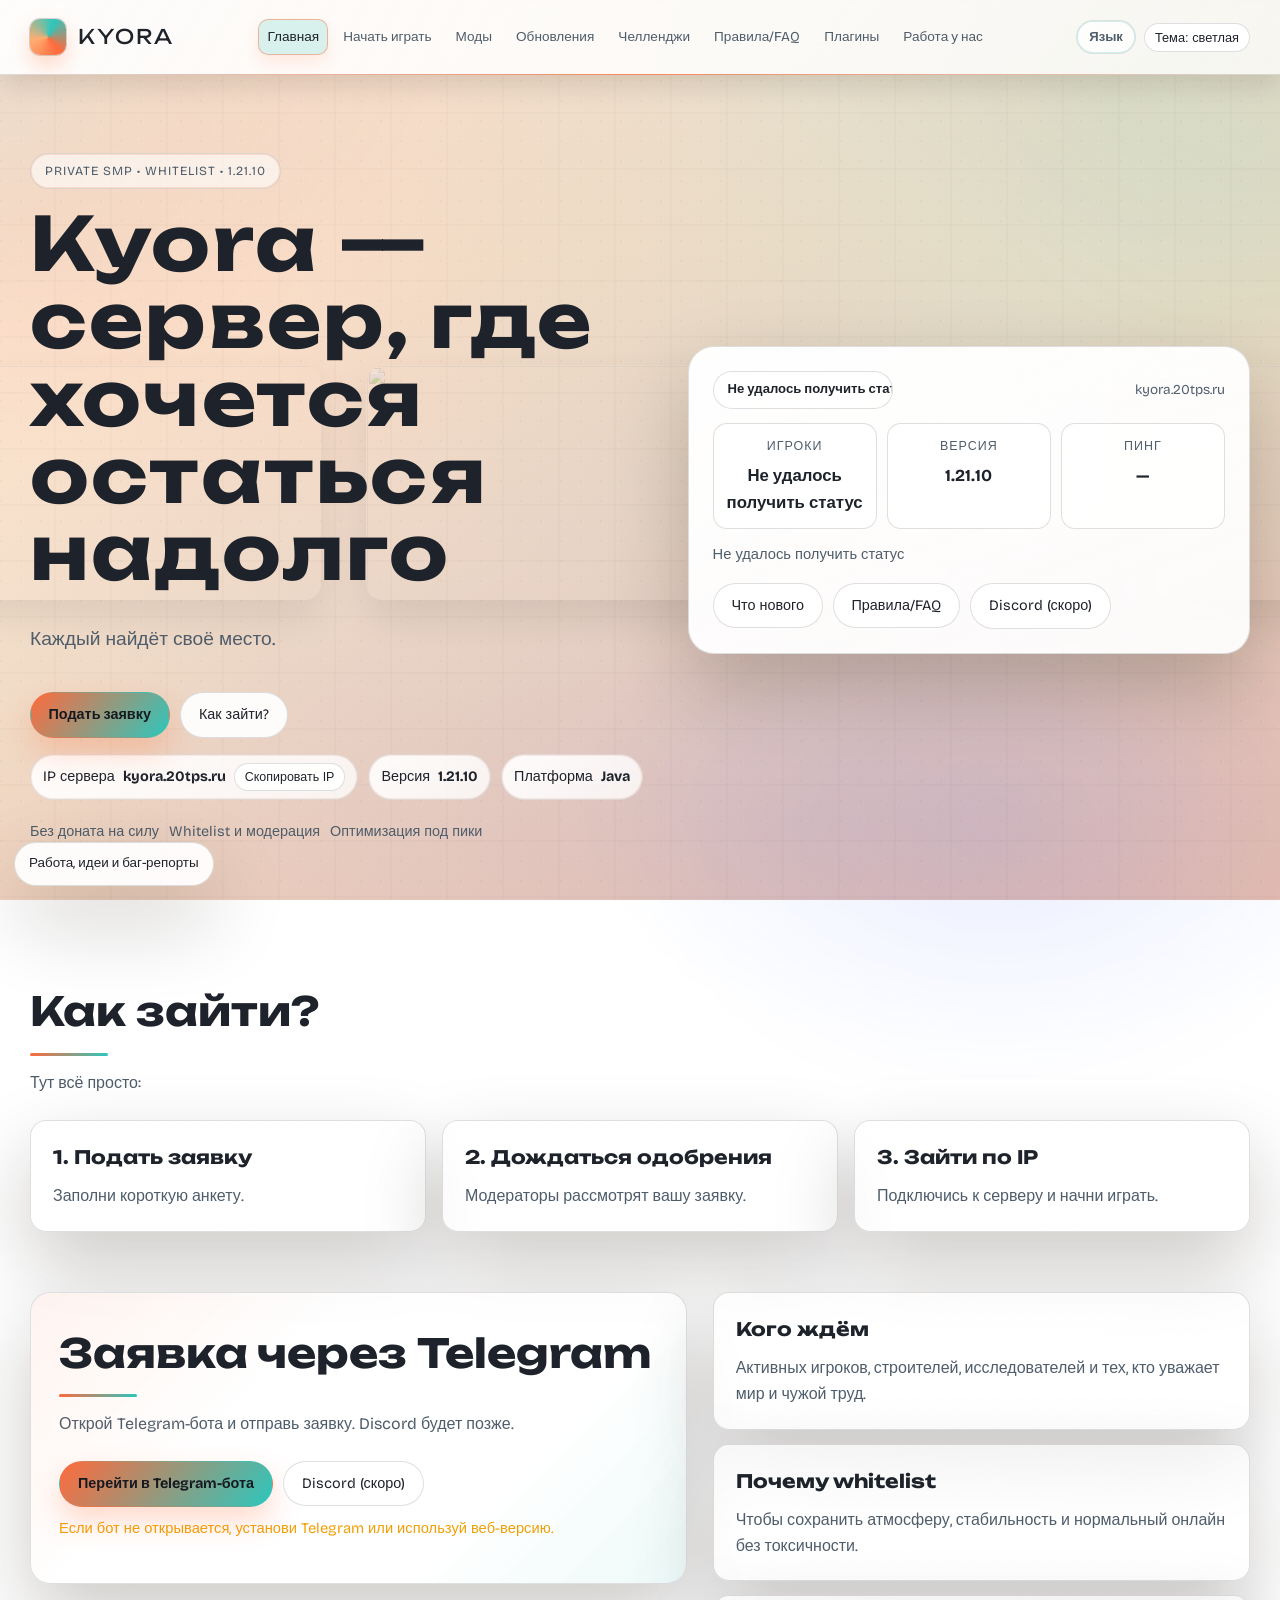
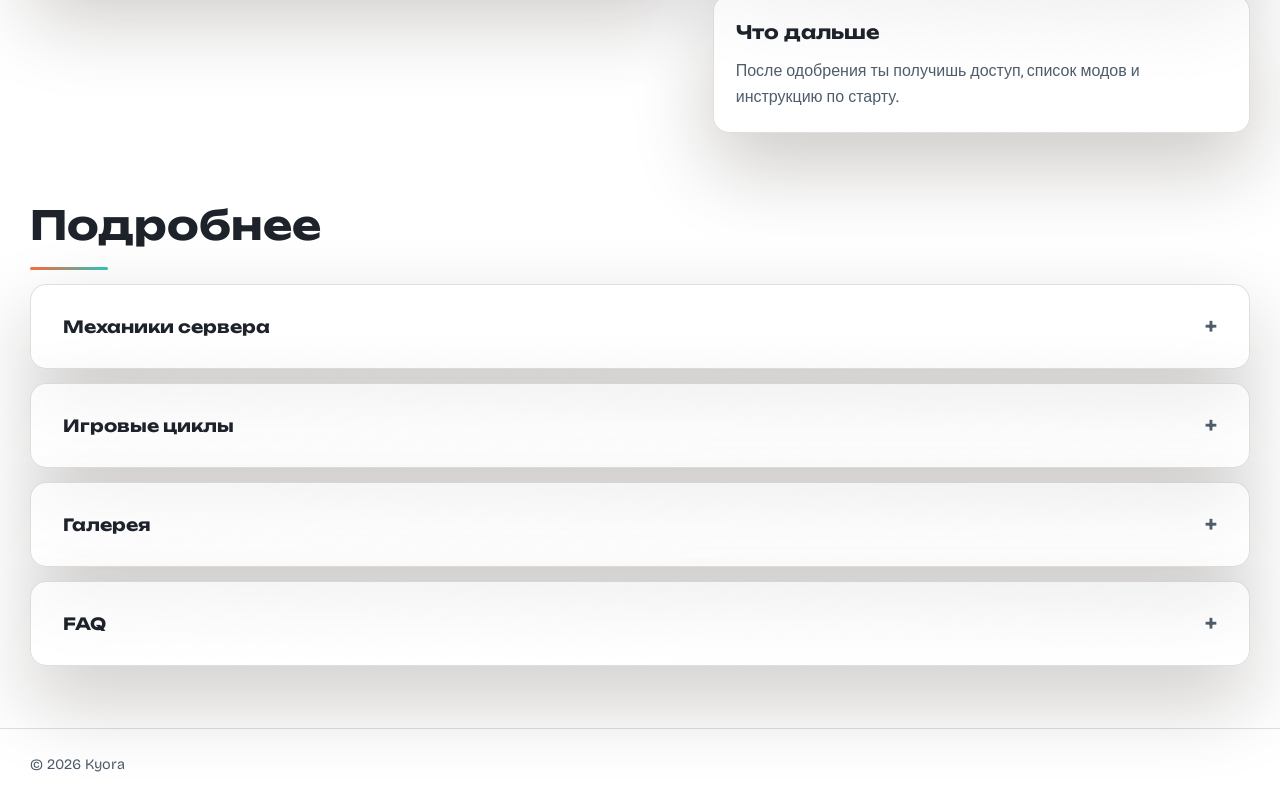
==== commit 5d0f855c: "copper style ++ idk, really" ====
--- a/index.html
+++ b/index.html
@@ -26,9 +26,10 @@
   <link rel="dns-prefetch" href="https://fonts.gstatic.com">
   <link rel="preconnect" href="https://fonts.googleapis.com">
   <link rel="preconnect" href="https://fonts.gstatic.com" crossorigin>
-  <link href="https://fonts.googleapis.com/css2?family=Bricolage+Grotesque:wght@300;400;500;600;700&family=Unbounded:wght@400;600;800&display=swap" rel="stylesheet">
-  <link rel="stylesheet" href="assets/styles.css">
-    <script type="application/ld+json">
+  <link href="https://fonts.googleapis.com/css2?family=Bricolage+Grotesque:wght@300;400;500;600;700&family=Unbounded:wght@400;600;800&display=swap" rel="stylesheet">
+  <link rel="stylesheet" href="assets/styles.css">
+  <link rel="manifest" href="manifest.webmanifest">
+    <script type="application/ld+json">
     {
       "@context": "https://schema.org",
       "@graph": [
@@ -99,8 +100,10 @@
   <script src="data/telegram-config.js" defer></script>
     <script src="assets/app.js" defer></script>
 </head>
-<body data-page="index">
-  <header class="site-header">
+<body data-page="index">
+  <div class="edge-stream edge-stream--left" data-edge-stream="left" aria-hidden="true"></div>
+  <div class="edge-stream edge-stream--right" data-edge-stream="right" aria-hidden="true"></div>
+  <header class="site-header">
     <div class="container topbar">
       <a class="brand" href="index.html">
         <span class="brand-mark" aria-hidden="true"></span>
@@ -134,112 +137,231 @@
     </div>
   </header>
 
-  <main>
-    <section class="hero">
-      <div class="container hero-grid">
-        <article class="panel reveal">
-          <h1 class="crest" data-i18n="index.title">Kyora — сервер, где хочется остаться надолго</h1>
-          <p class="subtitle" data-i18n="index.subtitle">Каждый найдёт своё место.</p>
-
-          <div class="stat-row">
-            <div class="stat is-row"><strong data-i18n="common.serverIpLabel">IP сервера</strong>: <span data-server-ip>kyora.20tps.ru</span><button class="pill-btn is-compact" type="button" data-copy-ip data-i18n="common.copyIp">Скопировать IP</button></div>
-            <div class="stat"><strong data-i18n="common.versionLabel">Версия</strong>: <span data-server-version>1.21.10</span></div>
-            <div class="stat"><strong data-i18n="common.platformLabel">Платформа</strong>: <span data-server-platform>Java</span></div>
-          </div>
-
-          <div class="cta-row">
-            <a class="pill-btn primary" href="#apply-section" data-i18n="common.apply">Подать заявку</a>
-            <a class="pill-btn" data-discord-link target="_blank" rel="noopener noreferrer" data-i18n="common.discord">Discord (скоро)</a>
-            <a class="pill-btn" href="start.html" data-i18n="common.ctaStart">Как зайти?</a>
-          </div>
-        </article>
-
-        <aside class="panel reveal">
-          <h2 class="section-title" data-i18n="index.statusCardTitle">Статус мира</h2>
-          <p class="section-subtitle" data-i18n="index.statusCardText">Будет полезно:</p>
-          <div class="stat"><strong data-i18n="common.playersLabel">Игроки</strong>: <span id="server-status">...</span></div>
-
-          <div class="stack" style="margin-top: 14px;">
-            <a class="pill-btn" href="mods.html" data-i18n="common.ctaMods">Полезные моды</a>
-            <a class="pill-btn" href="updates.html" data-i18n="common.ctaUpdates">Что нового</a>
-            <a class="pill-btn" href="challenges.html" data-i18n="nav.challenges">Челленджи</a>
-          </div>
-        </aside>
-      </div>
-    </section>
-
-    <section class="section">
-      <div class="container">
-        <h2 class="section-title" data-i18n="index.pathTitle">Как зайти?</h2>
-        <p class="section-subtitle" data-i18n="index.pathSub">Тут всё просто:</p>
-        <div class="card-grid">
-          <article class="card reveal"><h3 data-i18n="index.s1t">1. Подать заявку</h3><p data-i18n="index.s1d">Заполни короткую анкету.</p></article>
-          <article class="card reveal"><h3 data-i18n="index.s2t">2. Дождаться одобрения</h3><p data-i18n="index.s2d">Модераторы рассмотрят вашу заявку.</p></article>
-          <article class="card reveal"><h3 data-i18n="index.s3t">3. Зайти по IP</h3><p data-i18n="index.s3d">Подключись к серверу и начни играть.</p></article>
-        </div>
-      </div>
-    </section>
-
-    <section class="section">
-      <div class="container">
-        <h2 class="section-title" data-i18n="index.galleryTitle">Галерея сервера</h2>
-        <p class="section-subtitle" data-i18n="index.gallerySub">Попасть сюда может каждый.</p>
-        <div class="gallery">
-          <figure class="reveal shot-1" data-lightbox-src="data/image5.png" data-lightbox-alt="Вид на поселение в цветущем биоме">
-            <img src="data/image5.png" alt="Вид на поселение в цветущем биоме" loading="lazy">
-          </figure>
-          <figure class="reveal shot-2" data-lightbox-src="data/image2.png" data-lightbox-alt="Дом игрока и стартовая зона">
-            <img src="data/image2.png" alt="Дом игрока и стартовая зона" loading="lazy">
-          </figure>
-          <figure class="reveal shot-3" data-lightbox-src="data/image3.png" data-lightbox-alt="Беседка и прогулочная зона">
-            <img src="data/image3.png" alt="Беседка и прогулочная зона" loading="lazy">
-          </figure>
-          <figure class="reveal shot-4" data-lightbox-src="data/image4.png" data-lightbox-alt="Интерьер декоративной базы">
-            <img src="data/image4.png" alt="Интерьер декоративной базы" loading="lazy">
-          </figure>
-          <figure class="reveal shot-5" data-lightbox-src="data/screen1.jpg" data-lightbox-alt="Пейзаж в цветущем биоме">
-            <img src="data/screen1.jpg" alt="Пейзаж в цветущем биоме" loading="lazy">
-          </figure>
-        </div>
-      </div>
-    </section>
-
-        <section class="section" id="apply-section">
-      <div class="container">
-        <article class="panel reveal">
-          <h2 class="section-title" data-i18n="index.applyTitle">Заявка через Telegram</h2>
-          <p class="section-subtitle" data-i18n="index.applySub">Открой Telegram-бота и отправь заявку. Discord будет позже.</p>
-          <div class="cta-row" style="margin-top: 14px;">
-            <a class="pill-btn primary" data-telegram-link target="_blank" rel="noopener noreferrer" data-i18n="index.telegram">Перейти в Telegram-бота</a>
-            <a class="pill-btn" href="#" data-discord-link data-i18n="common.discord">Discord (скоро)</a>
-          </div>
-          <p class="form-note" data-i18n="index.telegramNote">Если бот не открывается, установи Telegram или используй веб-версию.</p>
-        </article>
-      </div>
-    </section>
-        <section class="section" id="seo-content">
-      <div class="container">
-        <h1 class="section-title">Kyora — Minecraft сервер</h1>
-        <h2 class="section-subtitle">IP сервера: kyora.20tps.ru • Версия: Java 1.21.10</h2>
-        <p>Kyora — приватный Minecraft сервер с whitelist, модами и регулярными обновлениями. Здесь ценят атмосферное выживание, красивые постройки и совместные проекты.</p>
-        <p>Чтобы начать играть, подайте заявку в whitelist через Telegram-бота и подключитесь по IP: kyora.20tps.ru. Полезные ссылки: <a href="start.html">как зайти</a>, <a href="mods.html">список модов</a>, <a href="rules.html">правила и FAQ</a>.</p>
-        <div class="card-grid" style="margin-top: 16px;">
-          <article class="card reveal">
-            <h3>FAQ: Какой IP у сервера?</h3>
-            <p>IP сервера Kyora: kyora.20tps.ru.</p>
-          </article>
-          <article class="card reveal">
-            <h3>FAQ: Какая версия поддерживается?</h3>
-            <p>Сервер Kyora работает на Java 1.21.10.</p>
-          </article>
-          <article class="card reveal">
-            <h3>FAQ: Как присоединиться?</h3>
-            <p>Оставьте заявку в whitelist через Telegram-бота и подключитесь по IP.</p>
-          </article>
-        </div>
-      </div>
-    </section>
-  </main>
+  <main>
+    <section class="hero hero--epic">
+      <div class="hero-gallery-bg" aria-hidden="true">
+        <div class="gallery-ring">
+          <img class="gallery-orbit" src="data/image5.png" alt="">
+          <img class="gallery-orbit" src="data/image2.png" alt="">
+          <img class="gallery-orbit" src="data/image3.png" alt="">
+          <img class="gallery-orbit" src="data/image4.png" alt="">
+          <img class="gallery-orbit" src="data/screen1.jpg" alt="">
+          <img class="gallery-orbit" src="data/image5.png" alt="">
+          <img class="gallery-orbit" src="data/image2.png" alt="">
+          <img class="gallery-orbit" src="data/image3.png" alt="">
+          <img class="gallery-orbit" src="data/image4.png" alt="">
+          <img class="gallery-orbit" src="data/screen1.jpg" alt="">
+        </div>
+      </div>
+      <div class="container hero-split">
+        <div class="hero-content">
+          <div class="hero-badge">Private SMP • Whitelist • 1.21.10</div>
+          <h1 class="crest" data-i18n="index.title">Kyora — сервер, где хочется остаться надолго</h1>
+          <p class="hero-lead" data-i18n="index.subtitle">Каждый найдёт своё место.</p>
+
+          <div class="cta-row">
+            <a class="pill-btn primary" href="#apply-section" data-i18n="common.apply">Подать заявку</a>
+            <a class="pill-btn" href="start.html" data-i18n="common.ctaStart">Как зайти?</a>
+          </div>
+
+          <div class="hero-meta">
+            <div class="meta-chip">
+              <span data-i18n="common.serverIpLabel">IP сервера</span>
+              <strong data-server-ip>kyora.20tps.ru</strong>
+              <button class="pill-btn is-compact" type="button" data-copy-ip data-i18n="common.copyIp">Скопировать IP</button>
+            </div>
+            <div class="meta-chip">
+              <span data-i18n="common.versionLabel">Версия</span>
+              <strong data-server-version>1.21.10</strong>
+            </div>
+            <div class="meta-chip">
+              <span data-i18n="common.platformLabel">Платформа</span>
+              <strong data-server-platform>Java</strong>
+            </div>
+          </div>
+
+          <div class="hero-trust">
+            <span class="trust-item">Без доната на силу</span>
+            <span class="trust-item">Whitelist и модерация</span>
+            <span class="trust-item">Оптимизация под пики</span>
+          </div>
+        </div>
+
+        <div class="hero-visual">
+          <div class="status-card reveal" data-status-card>
+            <div class="status-head">
+              <span class="status-pill" data-status-pill>...</span>
+              <span class="status-meta" data-server-ip>kyora.20tps.ru</span>
+            </div>
+            <div class="status-grid">
+              <div class="status-item">
+                <span data-i18n="common.playersLabel">Игроки</span>
+                <strong id="server-status" data-status-players>...</strong>
+              </div>
+              <div class="status-item">
+                <span data-i18n="common.versionLabel">Версия</span>
+                <strong data-status-version>1.21.10</strong>
+              </div>
+              <div class="status-item">
+                <span>Пинг</span>
+                <strong data-status-latency>—</strong>
+              </div>
+            </div>
+            <p class="status-motd" data-status-motd>...</p>
+            <div class="status-actions">
+              <a class="pill-btn" href="updates.html" data-i18n="common.ctaUpdates">Что нового</a>
+              <a class="pill-btn" href="rules.html" data-i18n="nav.rules">Правила/FAQ</a>
+              <a class="pill-btn" data-discord-link target="_blank" rel="noopener noreferrer" data-i18n="common.discord">Discord (скоро)</a>
+            </div>
+          </div>
+        </div>
+      </div>
+    </section>
+
+    <section class="section">
+      <div class="container">
+        <h2 class="section-title" data-i18n="index.pathTitle">Как зайти?</h2>
+        <p class="section-subtitle" data-i18n="index.pathSub">Тут всё просто:</p>
+        <div class="card-grid">
+          <article class="card reveal"><h3 data-i18n="index.s1t">1. Подать заявку</h3><p data-i18n="index.s1d">Заполни короткую анкету.</p></article>
+          <article class="card reveal"><h3 data-i18n="index.s2t">2. Дождаться одобрения</h3><p data-i18n="index.s2d">Модераторы рассмотрят вашу заявку.</p></article>
+          <article class="card reveal"><h3 data-i18n="index.s3t">3. Зайти по IP</h3><p data-i18n="index.s3d">Подключись к серверу и начни играть.</p></article>
+        </div>
+      </div>
+    </section>
+
+    <section class="section" id="apply-section">
+      <div class="container split-section">
+        <article class="panel reveal">
+          <h2 class="section-title" data-i18n="index.applyTitle">Заявка через Telegram</h2>
+          <p class="section-subtitle" data-i18n="index.applySub">Открой Telegram-бота и отправь заявку. Discord будет позже.</p>
+          <div class="cta-row">
+            <a class="pill-btn primary" data-telegram-link target="_blank" rel="noopener noreferrer" data-i18n="index.telegram">Перейти в Telegram-бота</a>
+            <a class="pill-btn" href="#" data-discord-link data-i18n="common.discord">Discord (скоро)</a>
+          </div>
+          <p class="form-note" data-i18n="index.telegramNote">Если бот не открывается, установи Telegram или используй веб-версию.</p>
+        </article>
+        <div class="stack">
+          <article class="card reveal">
+            <h3>Кого ждём</h3>
+            <p>Активных игроков, строителей, исследователей и тех, кто уважает мир и чужой труд.</p>
+          </article>
+          <article class="card reveal">
+            <h3>Почему whitelist</h3>
+            <p>Чтобы сохранить атмосферу, стабильность и нормальный онлайн без токсичности.</p>
+          </article>
+          <article class="card reveal">
+            <h3>Что дальше</h3>
+            <p>После одобрения ты получишь доступ, список модов и инструкцию по старту.</p>
+          </article>
+        </div>
+      </div>
+    </section>
+    
+    <section class="section details-section">
+      <div class="container">
+        <h2 class="section-title" data-i18n="index.moreTitle">Подробнее</h2>
+        <div class="details-stack">
+          <details class="detail-card reveal">
+            <summary data-i18n="index.moreFeatures">Механики сервера</summary>
+            <div class="detail-body">
+              <div class="section-actions">
+                <a class="pill-btn" href="mods.html" data-i18n="common.ctaMods">Полезные моды</a>
+                <a class="pill-btn" href="challenges.html" data-i18n="nav.challenges">Челленджи</a>
+              </div>
+              <div class="feature-grid">
+                <article class="card reveal"><h3 data-i18n="index.f1t">Живой аукцион</h3><p data-i18n="index.f1d">AuctionHouse и TradePost дают понятную экономику и быстрый оборот вещей.</p></article>
+                <article class="card reveal"><h3 data-i18n="index.f2t">Прогресс с боссами</h3><p data-i18n="index.f2d">DragonBoss, WorldBoss и MythicMobs создают контент для групп и соло игроков.</p></article>
+                <article class="card reveal"><h3 data-i18n="index.f3t">Голос рядом</h3><p data-i18n="index.f3d">PlasmoVoice делает кооп, вылазки и переговоры действительно живыми.</p></article>
+                <article class="card reveal"><h3 data-i18n="index.f4t">Честная игра</h3><p data-i18n="index.f4d">GrimAC + CoreProtect: защита от читов и восстановление после конфликтов.</p></article>
+                <article class="card reveal"><h3 data-i18n="index.f5t">Удобный старт</h3><p data-i18n="index.f5d">AuthMe, DailyReward и разблокировка рецептов помогают войти в игру без боли.</p></article>
+                <article class="card reveal"><h3 data-i18n="index.f6t">Производительность</h3><p data-i18n="index.f6d">Chunky, LagFixer и spark держат стабильность в пиковые часы.</p></article>
+                <article class="card reveal"><h3 data-i18n="index.f7t">Дороги и маунты</h3><p data-i18n="index.f7d">roadspeed и WildMountsHorse усиливают наземные путешествия.</p></article>
+                <article class="card reveal"><h3 data-i18n="index.f8t">Технологичное выживание</h3><p data-i18n="index.f8d">Chunk loaders и утилиты для автоматизации долгих ферм и цепочек.</p></article>
+                <article class="card reveal"><h3 data-i18n="index.f9t">Доступ в Энд по прогрессу</h3><p data-i18n="index.f9d">EndLock добавляет смысл подготовке и командной игре.</p></article>
+              </div>
+            </div>
+          </details>
+          <details class="detail-card reveal">
+            <summary data-i18n="index.moreLoops">Игровые циклы</summary>
+            <div class="detail-body">
+              <div class="loop-grid">
+                <article class="loop-card reveal">
+                  <h3 class="loop-title">Исследуй</h3>
+                  <p class="loop-text">Миры, биомы, редкие структуры и безопасные маршруты между ключевыми точками.</p>
+                </article>
+                <article class="loop-card reveal">
+                  <h3 class="loop-title">Строй</h3>
+                  <p class="loop-text">Большие базы, городские проекты и декоративная архитектура без гринда.</p>
+                </article>
+                <article class="loop-card reveal">
+                  <h3 class="loop-title">Торгуй</h3>
+                  <p class="loop-text">Живая экономика, аукцион и торговые посты, где ценится твой стиль игры.</p>
+                </article>
+                <article class="loop-card reveal">
+                  <h3 class="loop-title">Побеждай</h3>
+                  <p class="loop-text">Боссы, рейды и челленджи, которые дают цель и лут.</p>
+                </article>
+              </div>
+            </div>
+          </details>
+          <details class="detail-card reveal">
+            <summary data-i18n="index.moreGallery">Галерея</summary>
+            <div class="detail-body">
+              <div class="gallery">
+                <figure class="reveal shot-1" data-lightbox-src="data/image5.png" data-lightbox-alt="Вид на поселение в цветущем биоме">
+                  <img src="data/image5.png" alt="Вид на поселение в цветущем биоме" loading="lazy">
+                </figure>
+                <figure class="reveal shot-2" data-lightbox-src="data/image2.png" data-lightbox-alt="Дом игрока и стартовая зона">
+                  <img src="data/image2.png" alt="Дом игрока и стартовая зона" loading="lazy">
+                </figure>
+                <figure class="reveal shot-3" data-lightbox-src="data/image3.png" data-lightbox-alt="Беседка и прогулочная зона">
+                  <img src="data/image3.png" alt="Беседка и прогулочная зона" loading="lazy">
+                </figure>
+                <figure class="reveal shot-4" data-lightbox-src="data/image4.png" data-lightbox-alt="Интерьер декоративной базы">
+                  <img src="data/image4.png" alt="Интерьер декоративной базы" loading="lazy">
+                </figure>
+                <figure class="reveal shot-5" data-lightbox-src="data/screen1.jpg" data-lightbox-alt="Пейзаж в цветущем биоме">
+                  <img src="data/screen1.jpg" alt="Пейзаж в цветущем биоме" loading="lazy">
+                </figure>
+              </div>
+            </div>
+          </details>
+          <details class="detail-card reveal">
+            <summary data-i18n="index.moreFaq">FAQ</summary>
+            <div class="detail-body">
+              <div class="faq-grid">
+                <details class="reveal">
+                  <summary>Какой IP у сервера?</summary>
+                  <p>IP сервера Kyora: <strong>kyora.20tps.ru</strong>.</p>
+                </details>
+                <details class="reveal">
+                  <summary>Какая версия поддерживается?</summary>
+                  <p>Сервер работает на <strong>Java 1.21.10</strong>.</p>
+                </details>
+                <details class="reveal">
+                  <summary>Есть ли вайпы?</summary>
+                  <p>Мы делаем акцент на долгую историю мира и стабильность проектов.</p>
+                </details>
+                <details class="reveal">
+                  <summary>Нужны ли моды?</summary>
+                  <p>Да, список модов доступен на странице «Моды», без них часть функций не работает.</p>
+                </details>
+                <details class="reveal">
+                  <summary>Как быстро получить доступ?</summary>
+                  <p>Заполни заявку через Telegram, и модераторы ответят как можно быстрее.</p>
+                </details>
+                <details class="reveal">
+                  <summary>Есть ли донат?</summary>
+                  <p>Косметика и поддержка сервера возможны, но без преимуществ в бою.</p>
+                </details>
+              </div>
+            </div>
+          </details>
+        </div>
+      </div>
+    </section>
+  </main>
 
   <footer class="site-footer">
     <div class="container footer-inner">
--- a/assets/styles.css
+++ b/assets/styles.css
@@ -1,122 +1,183 @@
 ﻿:root {
   color-scheme: light;
-  --bg-1: #fdf4e8;
-  --bg-2: #f7d9bb;
-  --bg-3: #f2b7a1;
-  --paper: #fff7ef;
-  --ink: #1b1f25;
-  --text: #1f2429;
-  --text-muted: #52606d;
-  --accent: #ff6b35;
-  --accent-2: #2ec4b6;
-  --line: rgba(31, 35, 41, 0.14);
-  --card: rgba(255, 255, 255, 0.72);
-  --ok: #2bbd8c;
-  --warn: #f59f00;
+  --bg-1: #fff6ea;
+  --bg-2: #f5ddc4;
+  --bg-3: #f1c2a9;
+  --paper: #fff7f0;
+  --ink: #161a20;
+  --text: #1e232b;
+  --text-muted: #4f5d6b;
+  --accent: #ff6a3d;
+  --accent-2: #2cc7bd;
+  --line: rgba(26, 30, 36, 0.14);
+  --card: rgba(255, 255, 255, 0.8);
+  --ok: #26c28f;
+  --warn: #f29f05;
   --max-width: 1220px;
-  --radius: 18px;
-  --shadow: 0 30px 70px rgba(27, 17, 6, 0.18);
-  --surface: rgba(255, 255, 255, 0.72);
-  --surface-strong: rgba(255, 255, 255, 0.9);
-  --surface-muted: rgba(255, 255, 255, 0.55);
+  --radius: 20px;
+  --shadow: 0 34px 80px rgba(27, 16, 6, 0.22);
+  --surface: rgba(255, 255, 255, 0.76);
+  --surface-strong: rgba(255, 255, 255, 0.92);
+  --surface-muted: rgba(255, 255, 255, 0.6);
   --surface-solid: #ffffff;
-  --glow-1: rgba(255, 107, 53, 0.25);
-  --glow-2: rgba(46, 196, 182, 0.22);
-  --glow-3: rgba(47, 107, 255, 0.16);
-  --aurora-1: rgba(46, 196, 182, 0.38);
-  --aurora-2: rgba(255, 107, 53, 0.3);
-  --aurora-3: rgba(47, 107, 255, 0.22);
-  --dot-color: rgba(31, 35, 41, 0.12);
-  --font-body: "Bricolage Grotesque", "Segoe UI", sans-serif;
-  --font-display: "Unbounded", "Arial Black", sans-serif;
-}
-
-:root[data-theme="dark"] {
-  color-scheme: dark;
-  --bg-1: #0b0f14;
-  --bg-2: #111826;
-  --bg-3: #152133;
-  --paper: #f8f2e8;
-  --ink: #0c0f14;
-  --text: #f5f1ea;
-  --text-muted: #b9c3cf;
-  --accent: #ff7a2f;
-  --accent-2: #2dd4bf;
-  --line: rgba(255, 255, 255, 0.1);
-  --card: rgba(12, 16, 22, 0.78);
-  --ok: #2dd4bf;
-  --warn: #f7b955;
-  --shadow: 0 34px 80px rgba(0, 0, 0, 0.5);
-  --surface: rgba(14, 18, 26, 0.78);
-  --surface-strong: rgba(12, 16, 22, 0.92);
-  --surface-muted: rgba(16, 20, 28, 0.6);
-  --surface-solid: #0f131a;
-  --glow-1: rgba(255, 122, 47, 0.18);
-  --glow-2: rgba(45, 212, 191, 0.2);
-  --glow-3: rgba(99, 102, 241, 0.2);
-  --aurora-1: rgba(45, 212, 191, 0.3);
-  --aurora-2: rgba(255, 122, 47, 0.24);
-  --aurora-3: rgba(99, 102, 241, 0.26);
-  --dot-color: rgba(255, 255, 255, 0.08);
-}
+  --glow-1: rgba(255, 106, 61, 0.16);
+  --glow-2: rgba(44, 199, 189, 0.14);
+  --glow-3: rgba(46, 89, 255, 0.12);
+  --aurora-1: rgba(44, 199, 189, 0.24);
+  --aurora-2: rgba(255, 106, 61, 0.18);
+  --aurora-3: rgba(46, 89, 255, 0.18);
+  --dot-color: rgba(26, 30, 36, 0.1);
+  --grid-color: rgba(26, 30, 36, 0.08);
+  --orb-1: rgba(255, 106, 61, 0.14);
+  --orb-2: rgba(44, 199, 189, 0.12);
+  --orb-3: rgba(46, 89, 255, 0.12);
+  --status-surface: rgba(255, 255, 255, 0.92);
+  --status-surface-strong: rgba(255, 255, 255, 0.98);
+  --focus-ring: rgba(46, 199, 189, 0.55);
+  --font-body: "Bricolage Grotesque", "Segoe UI", sans-serif;
+  --font-display: "Unbounded", "Arial Black", sans-serif;
+}
+
+:root[data-theme="dark"] {
+  color-scheme: dark;
+  --bg-1: #070a10;
+  --bg-2: #0b121d;
+  --bg-3: #0f1a29;
+  --paper: #f8f2e8;
+  --ink: #0c0f14;
+  --text: #f5f1ea;
+  --text-muted: #b9c3cf;
+  --accent: #ff7a2f;
+  --accent-2: #2dd4bf;
+  --line: rgba(255, 255, 255, 0.1);
+  --card: rgba(12, 16, 22, 0.78);
+  --ok: #2dd4bf;
+  --warn: #f7b955;
+  --shadow: 0 34px 80px rgba(0, 0, 0, 0.5);
+  --surface: rgba(14, 18, 26, 0.78);
+  --surface-strong: rgba(12, 16, 22, 0.92);
+  --surface-muted: rgba(16, 20, 28, 0.6);
+  --surface-solid: #0f131a;
+  --glow-1: rgba(255, 122, 47, 0.12);
+  --glow-2: rgba(45, 212, 191, 0.12);
+  --glow-3: rgba(99, 102, 241, 0.12);
+  --aurora-1: rgba(45, 212, 191, 0.2);
+  --aurora-2: rgba(255, 122, 47, 0.16);
+  --aurora-3: rgba(99, 102, 241, 0.18);
+  --dot-color: rgba(255, 255, 255, 0.08);
+  --grid-color: rgba(255, 255, 255, 0.05);
+  --orb-1: rgba(255, 122, 47, 0.12);
+  --orb-2: rgba(45, 212, 191, 0.1);
+  --orb-3: rgba(99, 102, 241, 0.12);
+  --status-surface: rgba(12, 16, 22, 0.92);
+  --status-surface-strong: rgba(14, 18, 26, 0.98);
+  --focus-ring: rgba(45, 212, 191, 0.6);
+}
+
 
 * {
   box-sizing: border-box;
 }
 
-html {
-  scroll-behavior: smooth;
-}
-
-body {
-  margin: 0;
-  color: var(--text);
-  font-family: var(--font-body);
-  line-height: 1.62;
-  background:
-    radial-gradient(1200px 640px at 6% -10%, var(--glow-1), transparent 60%),
-    radial-gradient(980px 700px at 92% 2%, var(--glow-2), transparent 62%),
-    radial-gradient(760px 520px at 62% 110%, var(--glow-3), transparent 65%),
-    linear-gradient(160deg, var(--bg-1) 0%, var(--bg-2) 52%, var(--bg-3) 100%);
-  min-height: 100vh;
-}
+html {
+  scroll-behavior: smooth;
+}
+
+html,
+body {
+  min-height: 100%;
+}
+
+body {
+  margin: 0;
+  color: var(--text);
+  font-family: var(--font-body);
+  line-height: 1.62;
+  position: relative;
+  isolation: isolate;
+  background:
+    radial-gradient(1600px 900px at 14% 6%, var(--glow-1), transparent 62%),
+    radial-gradient(1500px 980px at 88% 10%, var(--glow-2), transparent 64%),
+    radial-gradient(1500px 900px at 62% 92%, var(--glow-3), transparent 66%),
+    linear-gradient(160deg, var(--bg-1) 0%, var(--bg-2) 54%, var(--bg-3) 100%);
+  background-attachment: fixed;
+  min-height: 100vh;
+  overflow-x: hidden;
+}
 
 body::before {
   content: "";
   position: fixed;
   inset: 0;
   pointer-events: none;
-  opacity: 0.2;
-  background-image: radial-gradient(circle at 1px 1px, var(--dot-color) 1px, transparent 0);
-  background-size: 20px 20px;
-}
-
-body::after {
-  content: "";
-  position: fixed;
-  inset: -20%;
-  pointer-events: none;
-  z-index: -1;
-  opacity: 0.6;
-  background:
-    radial-gradient(38% 30% at 12% 20%, var(--aurora-1), transparent 70%),
-    radial-gradient(32% 26% at 82% 16%, var(--aurora-2), transparent 72%),
-    radial-gradient(34% 28% at 70% 78%, var(--aurora-3), transparent 72%);
-  animation: auroraDrift 18s ease-in-out infinite alternate;
-}
-
-@keyframes auroraDrift {
-  from { transform: translate3d(-1.4%, -1.2%, 0) scale(1); }
-  to { transform: translate3d(1.6%, 1.4%, 0) scale(1.04); }
-}
-
-img {
-  max-width: 100%;
-  display: block;
-}
+  opacity: 0.24;
+  background-image:
+    linear-gradient(0deg, transparent 96%, var(--grid-color) 96%),
+    linear-gradient(90deg, transparent 96%, var(--grid-color) 96%),
+    radial-gradient(circle at 1px 1px, var(--dot-color) 1px, transparent 0);
+  background-size: 56px 56px, 56px 56px, 20px 20px;
+}
+
+body::after {
+  content: "";
+  position: fixed;
+  inset: -20%;
+  pointer-events: none;
+  z-index: -1;
+  opacity: 0.35;
+  background:
+    radial-gradient(38% 30% at 12% 20%, var(--aurora-1), transparent 70%),
+    radial-gradient(32% 26% at 82% 16%, var(--aurora-2), transparent 72%),
+    radial-gradient(34% 28% at 70% 78%, var(--aurora-3), transparent 72%),
+    radial-gradient(420px 320px at 16% 32%, var(--orb-1), transparent 70%),
+    radial-gradient(420px 320px at 84% 26%, var(--orb-2), transparent 70%),
+    radial-gradient(520px 380px at 70% 82%, var(--orb-3), transparent 72%);
+  animation: auroraDrift 18s ease-in-out infinite alternate;
+}
+
+@keyframes auroraDrift {
+  from { transform: translate3d(-1.4%, -1.2%, 0) scale(1); }
+  to { transform: translate3d(1.6%, 1.4%, 0) scale(1.04); }
+}
+
+@keyframes edgeFloatUp {
+  0% { transform: translate3d(var(--x), 120vh, 0) scale(var(--scale)); opacity: 0; }
+  12% { opacity: var(--alpha); }
+  88% { opacity: var(--alpha); }
+  100% { transform: translate3d(var(--x), -120vh, 0) scale(var(--scale)); opacity: 0; }
+}
+
+@keyframes edgeFloatDown {
+  0% { transform: translate3d(var(--x), -120vh, 0) scale(var(--scale)); opacity: 0; }
+  12% { opacity: var(--alpha); }
+  88% { opacity: var(--alpha); }
+  100% { transform: translate3d(var(--x), 120vh, 0) scale(var(--scale)); opacity: 0; }
+}
+
+@keyframes galleryMarquee {
+  0% { transform: translateX(-50%); }
+  100% { transform: translateX(0); }
+}
+
+img {
+  max-width: 100%;
+  display: block;
+}
 
 a {
   color: inherit;
+  text-decoration-thickness: 0.08em;
+  text-underline-offset: 0.18em;
+}
+
+a:focus-visible,
+button:focus-visible,
+input:focus-visible,
+textarea:focus-visible,
+select:focus-visible,
+summary:focus-visible {
+  outline: 2px solid var(--focus-ring);
+  outline-offset: 2px;
 }
 
 .container {
@@ -129,9 +190,9 @@
   top: 0;
   z-index: 50;
   backdrop-filter: blur(18px);
-  background: var(--surface-strong);
+  background: linear-gradient(120deg, var(--surface-strong), var(--surface));
   border-bottom: 1px solid var(--line);
-  box-shadow: 0 8px 22px rgba(22, 18, 8, 0.08);
+  box-shadow: 0 10px 26px rgba(22, 18, 8, 0.12);
 }
 
 .site-header::after {
@@ -166,7 +227,7 @@
   height: 36px;
   border-radius: 10px;
   background: conic-gradient(from 140deg, var(--accent), #ffad72, var(--accent-2), var(--accent));
-  box-shadow: 0 6px 18px rgba(255, 107, 53, 0.25), 0 0 0 1px rgba(31, 35, 41, 0.18);
+  box-shadow: 0 10px 20px rgba(255, 107, 53, 0.25), 0 0 0 1px rgba(31, 35, 41, 0.18);
 }
 
 .brand-text {
@@ -201,8 +262,9 @@
 .main-nav a:hover,
 .main-nav a[aria-current="page"] {
   color: var(--text);
-  background: rgba(46, 196, 182, 0.16);
-  border-color: rgba(255, 107, 53, 0.35);
+  background: rgba(46, 196, 182, 0.18);
+  border-color: rgba(255, 107, 53, 0.45);
+  box-shadow: 0 8px 16px rgba(255, 107, 53, 0.12);
 }
 
 .actions {
@@ -235,7 +297,7 @@
   font-size: 0.82rem;
   font-weight: 600;
   cursor: pointer;
-  box-shadow: inset 0 0 0 1px rgba(46, 196, 182, 0.2);
+  box-shadow: inset 0 0 0 1px rgba(46, 196, 182, 0.22);
 }
 
 .lang-menu.is-open .lang-toggle {
@@ -306,11 +368,12 @@
   font-size: 0.9rem;
   cursor: pointer;
   transition: 180ms ease;
+  backdrop-filter: blur(10px);
 }
 
 .pill-btn:hover {
   border-color: rgba(255, 107, 53, 0.7);
-  box-shadow: 0 12px 28px rgba(27, 17, 6, 0.2);
+  box-shadow: 0 14px 32px rgba(27, 17, 6, 0.22);
   transform: translateY(-1px);
 }
 
@@ -347,15 +410,358 @@
   }
 }
 
-.hero {
-  padding: 92px 0 58px;
-}
-
-.hero-grid {
-  display: grid;
-  grid-template-columns: 1.25fr 0.75fr;
-  gap: 26px;
-  align-items: stretch;
+.hero {
+  padding: 78px 0 88px;
+}
+
+.hero--epic {
+  position: relative;
+  overflow: visible;
+  isolation: isolate;
+}
+
+.hero--epic::before {
+  content: "";
+  position: absolute;
+  right: -40px;
+  top: 110px;
+  width: 360px;
+  height: 520px;
+  background: url("assets/copper-golem.svg") no-repeat center / contain;
+  opacity: 0.12;
+  filter: drop-shadow(0 24px 40px rgba(0, 0, 0, 0.45));
+  pointer-events: none;
+  z-index: -1;
+}
+
+.hero-gallery-bg {
+  position: absolute;
+  inset: -120px;
+  pointer-events: none;
+  z-index: -2;
+  opacity: 0.4;
+  filter: blur(0.2px);
+}
+
+.gallery-ring {
+  position: absolute;
+  right: -20%;
+  left: -20%;
+  top: 410px;
+  display: flex;
+  align-items: center;
+  gap: 45px;
+  animation: galleryMarquee 42s linear infinite;
+}
+
+.gallery-orbit {
+  width: 350px;
+  height: 235px;
+  border-radius: 16px;
+  border: 1px solid rgba(255, 255, 255, 0.12);
+  box-shadow: 0 18px 40px rgba(0, 0, 0, 0.35);
+  object-fit: cover;
+  filter: saturate(1.05);
+  opacity: 0.62;
+}
+
+.hero-split {
+  display: grid;
+  grid-template-columns: 1.05fr 0.95fr;
+  gap: 36px;
+  align-items: center;
+}
+
+.hero-content {
+  display: grid;
+  gap: 16px;
+}
+
+.hero-badge {
+  display: inline-flex;
+  align-items: center;
+  gap: 8px;
+  border-radius: 999px;
+  padding: 7px 14px;
+  font-size: 0.78rem;
+  letter-spacing: 0.08em;
+  text-transform: uppercase;
+  border: 1px solid var(--line);
+  background: var(--surface-muted);
+  color: var(--text-muted);
+  width: fit-content;
+  box-shadow: inset 0 0 0 1px rgba(255, 107, 53, 0.16);
+}
+
+.hero-lead {
+  color: var(--text-muted);
+  font-size: clamp(1.02rem, 2.4vw, 1.2rem);
+  margin: 0;
+  max-width: 60ch;
+}
+
+.hero-meta {
+  display: flex;
+  flex-wrap: wrap;
+  gap: 10px;
+}
+
+.meta-chip {
+  display: inline-flex;
+  align-items: center;
+  gap: 8px;
+  border-radius: 999px;
+  padding: 8px 12px;
+  border: 1px solid var(--line);
+  background: linear-gradient(140deg, var(--surface-strong), var(--surface));
+  font-size: 0.9rem;
+  box-shadow: inset 0 0 0 1px rgba(255, 107, 53, 0.12);
+}
+
+.meta-chip strong {
+  font-weight: 700;
+}
+
+.meta-chip .pill-btn {
+  padding: 6px 10px;
+  font-size: 0.78rem;
+}
+
+.hero-trust {
+  display: flex;
+  flex-wrap: wrap;
+  gap: 10px;
+  color: var(--text-muted);
+  font-size: 0.9rem;
+}
+
+.trust-item {
+  display: inline-flex;
+  align-items: center;
+  gap: 8px;
+  padding: 4px 0;
+}
+
+.hero-visual {
+  position: relative;
+  min-height: 420px;
+  display: grid;
+  align-items: center;
+}
+
+.status-card {
+  position: relative;
+  background: linear-gradient(160deg, var(--status-surface-strong), var(--status-surface));
+  border: 1px solid var(--line);
+  border-radius: 26px;
+  padding: 24px;
+  box-shadow: var(--shadow);
+  overflow: hidden;
+  animation: statusFloat 8s ease-in-out infinite;
+}
+
+.status-card::after {
+  content: "";
+  position: absolute;
+  inset: 0;
+  background: radial-gradient(180px 140px at 80% 10%, rgba(255, 255, 255, 0.18), transparent 70%);
+  opacity: 0.2;
+  pointer-events: none;
+}
+
+.status-card::before {
+  content: "";
+  position: absolute;
+  inset: 14px;
+  border-radius: 22px;
+  border: 1px solid rgba(255, 255, 255, 0.12);
+  opacity: 0.25;
+  pointer-events: none;
+}
+
+:root[data-theme="dark"] .status-card::after {
+  background: radial-gradient(200px 160px at 80% 12%, rgba(255, 255, 255, 0.06), transparent 72%);
+  opacity: 0.12;
+}
+
+:root[data-theme="dark"] .status-card::before {
+  border-color: rgba(255, 255, 255, 0.1);
+  opacity: 0.18;
+}
+
+.status-card.is-online {
+  border-color: rgba(46, 196, 182, 0.5);
+}
+
+.status-card.is-offline {
+  border-color: rgba(255, 107, 53, 0.45);
+}
+
+.edge-stream {
+  position: fixed;
+  top: 0;
+  bottom: 0;
+  width: 116px;
+  display: flex;
+  align-items: center;
+  justify-content: center;
+  pointer-events: none;
+  z-index: 2;
+  opacity: 0.7;
+  overflow: hidden;
+  mask-image: linear-gradient(transparent, #000 12%, #000 88%, transparent);
+  -webkit-mask-image: linear-gradient(transparent, #000 12%, #000 88%, transparent);
+}
+
+.edge-stream--left {
+  left: 0;
+}
+
+.edge-stream--right {
+  right: 0;
+}
+
+.edge-stream.is-empty {
+  display: none;
+}
+
+.edge-particle {
+  position: absolute;
+  width: var(--size);
+  height: var(--size);
+  border-radius: 14px;
+  border: 1px solid var(--line);
+  background: var(--surface-muted);
+  box-shadow: 0 14px 28px rgba(0, 0, 0, 0.35);
+  overflow: hidden;
+  animation: edgeFloatUp var(--dur) linear infinite;
+  animation-delay: var(--delay);
+  will-change: transform;
+}
+
+.edge-stream--right .edge-particle {
+  animation-name: edgeFloatDown;
+}
+
+.edge-particle img {
+  width: 100%;
+  height: 100%;
+  object-fit: cover;
+  image-rendering: pixelated;
+  border-radius: 12px;
+  filter: saturate(1.05);
+}
+
+.edge-particle--fallback {
+  background: linear-gradient(140deg, rgba(70, 75, 86, 0.9), rgba(36, 40, 48, 0.9));
+}
+
+.edge-particle--fallback img {
+  display: none;
+}
+
+:root[data-theme="dark"] .edge-particle {
+  background: rgba(12, 16, 22, 0.7);
+}
+
+.status-head {
+  display: flex;
+  align-items: center;
+  justify-content: space-between;
+  gap: 12px;
+  margin-bottom: 14px;
+}
+
+.status-pill {
+  display: inline-flex;
+  align-items: center;
+  padding: 7px 14px;
+  border-radius: 999px;
+  border: 1px solid var(--line);
+  background: var(--surface-muted);
+  font-size: 0.82rem;
+  font-weight: 600;
+  max-width: 180px;
+  white-space: nowrap;
+  overflow: hidden;
+  text-overflow: ellipsis;
+}
+
+.status-card.is-online .status-pill {
+  background: rgba(46, 196, 182, 0.18);
+  border-color: rgba(46, 196, 182, 0.5);
+}
+
+.status-card.is-offline .status-pill {
+  background: rgba(255, 107, 53, 0.2);
+  border-color: rgba(255, 107, 53, 0.5);
+}
+
+.status-meta {
+  color: var(--text-muted);
+  font-size: 0.85rem;
+}
+
+.status-grid {
+  display: grid;
+  grid-template-columns: repeat(3, minmax(0, 1fr));
+  gap: 10px;
+}
+
+.status-item {
+  border: 1px solid var(--line);
+  border-radius: 14px;
+  padding: 12px 10px;
+  background: var(--surface);
+  text-align: center;
+}
+
+.status-item span {
+  display: block;
+  color: var(--text-muted);
+  font-size: 0.78rem;
+  margin-bottom: 6px;
+  text-transform: uppercase;
+  letter-spacing: 0.08em;
+}
+
+.status-item strong {
+  font-size: 1.05rem;
+}
+
+.status-motd {
+  margin: 14px 0 0;
+  color: var(--text-muted);
+  font-size: 0.92rem;
+}
+
+.status-actions {
+  display: flex;
+  flex-wrap: wrap;
+  gap: 10px;
+  margin-top: 16px;
+}
+
+.hero-orbit {
+  position: absolute;
+  inset: -200px;
+  pointer-events: none;
+  z-index: -1;
+  background:
+    radial-gradient(520px 420px at 12% 10%, var(--glow-1), transparent 72%),
+    radial-gradient(520px 420px at 90% 30%, var(--glow-2), transparent 72%),
+    radial-gradient(560px 440px at 40% 90%, var(--glow-3), transparent 72%);
+  opacity: 0.7;
+  filter: blur(1px);
+}
+
+@keyframes statusFloat {
+  0%, 100% {
+    transform: translateY(0);
+  }
+  50% {
+    transform: translateY(-8px);
+  }
 }
 
 .panel {
@@ -446,10 +852,10 @@
 
 .crest {
   font-family: var(--font-display);
-  font-size: clamp(2.5rem, 5.5vw, 4.6rem);
+  font-size: clamp(2.6rem, 5.8vw, 4.8rem);
   line-height: 1.04;
   margin: 0 0 16px;
-  letter-spacing: 0.02em;
+  letter-spacing: 0.03em;
 }
 
 .subtitle {
@@ -489,7 +895,7 @@
 }
 
 .section {
-  padding: 38px 0 14px;
+  padding: 44px 0 16px;
 }
 
 .section-title {
@@ -506,7 +912,7 @@
   left: 0;
   bottom: 0;
   width: 78px;
-  height: 2px;
+  height: 3px;
   background: linear-gradient(90deg, var(--accent), var(--accent-2));
   border-radius: 999px;
 }
@@ -516,6 +922,80 @@
   color: var(--text-muted);
 }
 
+.section-head {
+  display: flex;
+  align-items: flex-end;
+  justify-content: space-between;
+  gap: 16px;
+  flex-wrap: wrap;
+  margin-bottom: 18px;
+}
+
+.section-actions {
+  display: flex;
+  flex-wrap: wrap;
+  gap: 10px;
+}
+
+.split-section {
+  display: grid;
+  grid-template-columns: 1.1fr 0.9fr;
+  gap: 26px;
+  align-items: start;
+}
+
+.loop-grid {
+  display: grid;
+  grid-template-columns: repeat(4, minmax(0, 1fr));
+  gap: 14px;
+}
+
+.loop-card {
+  border-radius: 18px;
+  border: 1px solid var(--line);
+  background: linear-gradient(150deg, var(--surface), var(--surface-muted));
+  padding: 18px;
+  box-shadow: var(--shadow);
+  min-height: 180px;
+  display: grid;
+  gap: 10px;
+}
+
+.loop-title {
+  margin: 0;
+  font-family: var(--font-display);
+  font-size: 1.08rem;
+}
+
+.loop-text {
+  margin: 0;
+  color: var(--text-muted);
+  font-size: 0.92rem;
+}
+
+.strip {
+  border-radius: 20px;
+  border: 1px solid var(--line);
+  background: linear-gradient(135deg, var(--surface-strong), var(--surface-muted));
+  padding: 20px;
+  display: flex;
+  flex-wrap: wrap;
+  align-items: center;
+  justify-content: space-between;
+  gap: 12px;
+}
+
+.strip strong {
+  font-family: var(--font-display);
+  font-size: 1.1rem;
+}
+
+.faq-grid {
+  display: grid;
+  grid-template-columns: repeat(2, minmax(0, 1fr));
+  gap: 12px;
+}
+
 .feature-grid,
 .card-grid {
   display: grid;
@@ -524,13 +1004,30 @@
 }
 
 .card {
-  background: var(--surface);
+  background: linear-gradient(155deg, var(--surface), var(--surface-muted));
   border: 1px solid var(--line);
   border-radius: 16px;
   padding: 22px;
   box-shadow: var(--shadow);
   transition: transform 220ms ease, border-color 220ms ease, box-shadow 220ms ease;
-}
+  position: relative;
+  overflow: hidden;
+}
+
+.card::after {
+  content: "";
+  position: absolute;
+  inset: 0;
+  opacity: 0;
+  background: linear-gradient(135deg, rgba(255, 107, 53, 0.1), transparent 45%, rgba(46, 196, 182, 0.12));
+  transition: opacity 220ms ease;
+  pointer-events: none;
+}
+
+.card:hover::after {
+  opacity: 1;
+}
+
 
 .card:hover {
   transform: translateY(-4px);
@@ -580,6 +1077,7 @@
   height: 100%;
   object-fit: cover;
   transition: transform 780ms ease;
+  filter: saturate(1.05);
 }
 
 .gallery figure:hover img {
@@ -868,24 +1366,81 @@
   font-size: 0.9rem;
 }
 
-.challenge-streak {
-  margin: 8px 0 0;
-  font-size: 0.9rem;
-  color: var(--text-muted);
-}
-
-.rules-list {
-  margin: 0;
-  padding-left: 20px;
-  display: grid;
+.challenge-streak {
+  margin: 8px 0 0;
+  font-size: 0.9rem;
+  color: var(--text-muted);
+}
+
+.details-stack {
+  display: grid;
+  gap: 14px;
+}
+
+.detail-card {
+  border: 1px solid var(--line);
+  border-radius: 16px;
+  background: linear-gradient(150deg, var(--surface), var(--surface-muted));
+  box-shadow: var(--shadow);
+  overflow: hidden;
+}
+
+.detail-card > summary {
+  cursor: pointer;
+  padding: 16px 18px;
+  list-style: none;
+  display: flex;
+  align-items: center;
+  justify-content: space-between;
+  gap: 12px;
+  font-family: var(--font-display);
+  font-size: 1.05rem;
+}
+
+.detail-card > summary::-webkit-details-marker {
+  display: none;
+}
+
+.detail-card > summary::after {
+  content: "+";
+  font-size: 1.2rem;
+  color: var(--text-muted);
+}
+
+.detail-card[open] > summary::after {
+  content: "–";
+}
+
+.detail-card[open] > summary {
+  background: rgba(46, 196, 182, 0.12);
+}
+
+.detail-body {
+  padding: 0 18px 18px;
+}
+
+.detail-body .section-actions {
+  margin: 6px 0 16px;
+}
+
+.rules-list {
+  margin: 0;
+  padding-left: 20px;
+  display: grid;
   gap: 10px;
 }
 
 details {
   border: 1px solid var(--line);
   border-radius: 12px;
-  background: var(--surface);
+  background: linear-gradient(150deg, var(--surface), var(--surface-muted));
   padding: 10px 14px;
+  transition: border-color 200ms ease, box-shadow 200ms ease;
+}
+
+details[open] {
+  border-color: rgba(255, 107, 53, 0.55);
+  box-shadow: 0 16px 32px rgba(27, 17, 6, 0.18);
 }
 
 summary {
@@ -1025,10 +1580,36 @@
   }
 }
 
-@media (max-width: 1080px) {
-  .topbar {
-    align-items: flex-start;
-  }
+@media (max-width: 1080px) {
+  .edge-stream {
+    display: none;
+  }
+
+  .hero--epic::before {
+    width: 220px;
+    height: 320px;
+    right: -20px;
+    top: 60px;
+    opacity: 0.08;
+  }
+
+  .gallery-ring {
+    right: -35%;
+    left: -35%;
+    top: 110px;
+    gap: 16px;
+    animation-duration: 36s;
+  }
+
+  .gallery-orbit {
+    width: 180px;
+    height: 120px;
+    opacity: 0.55;
+  }
+
+  .topbar {
+    align-items: flex-start;
+  }
 
   .brand {
     order: 1;
@@ -1047,11 +1628,15 @@
   }
 
   .hero-grid,
+  .hero-split,
   .feature-grid,
   .card-grid,
   .gallery,
   .form-grid,
-  .mods-grid {
+  .mods-grid,
+  .split-section,
+  .loop-grid,
+  .faq-grid {
     grid-template-columns: repeat(2, minmax(0, 1fr));
   }
 
@@ -1070,27 +1655,55 @@
   }
 }
 
-@media (max-width: 760px) {
-  main {
-    padding-bottom: 74px;
-  }
+@media (max-width: 760px) {
+  main {
+    padding-bottom: 74px;
+  }
 
   .actions {
     gap: 6px;
     justify-content: flex-start;
   }
 
-  .hero {
-    padding-top: 50px;
+  .hero {
+    padding-top: 50px;
+  }
+
+  .hero-gallery-bg {
+    opacity: 0.25;
+  }
+
+  .gallery-ring {
+    right: -40%;
+    left: -40%;
+    top: 280px;
+    animation-duration: 34s;
+  }
+
+  .gallery-orbit {
+    width: 150px;
+    height: 100px;
+  }
+
+  .hero-visual {
+    min-height: 0;
+  }
+
+  .status-grid {
+    grid-template-columns: 1fr;
   }
 
   .hero-grid,
+  .hero-split,
   .feature-grid,
   .card-grid,
   .gallery,
   .form-grid,
   .mods-grid,
-  .filters {
+  .filters,
+  .split-section,
+  .loop-grid,
+  .faq-grid {
     grid-template-columns: 1fr;
   }
 
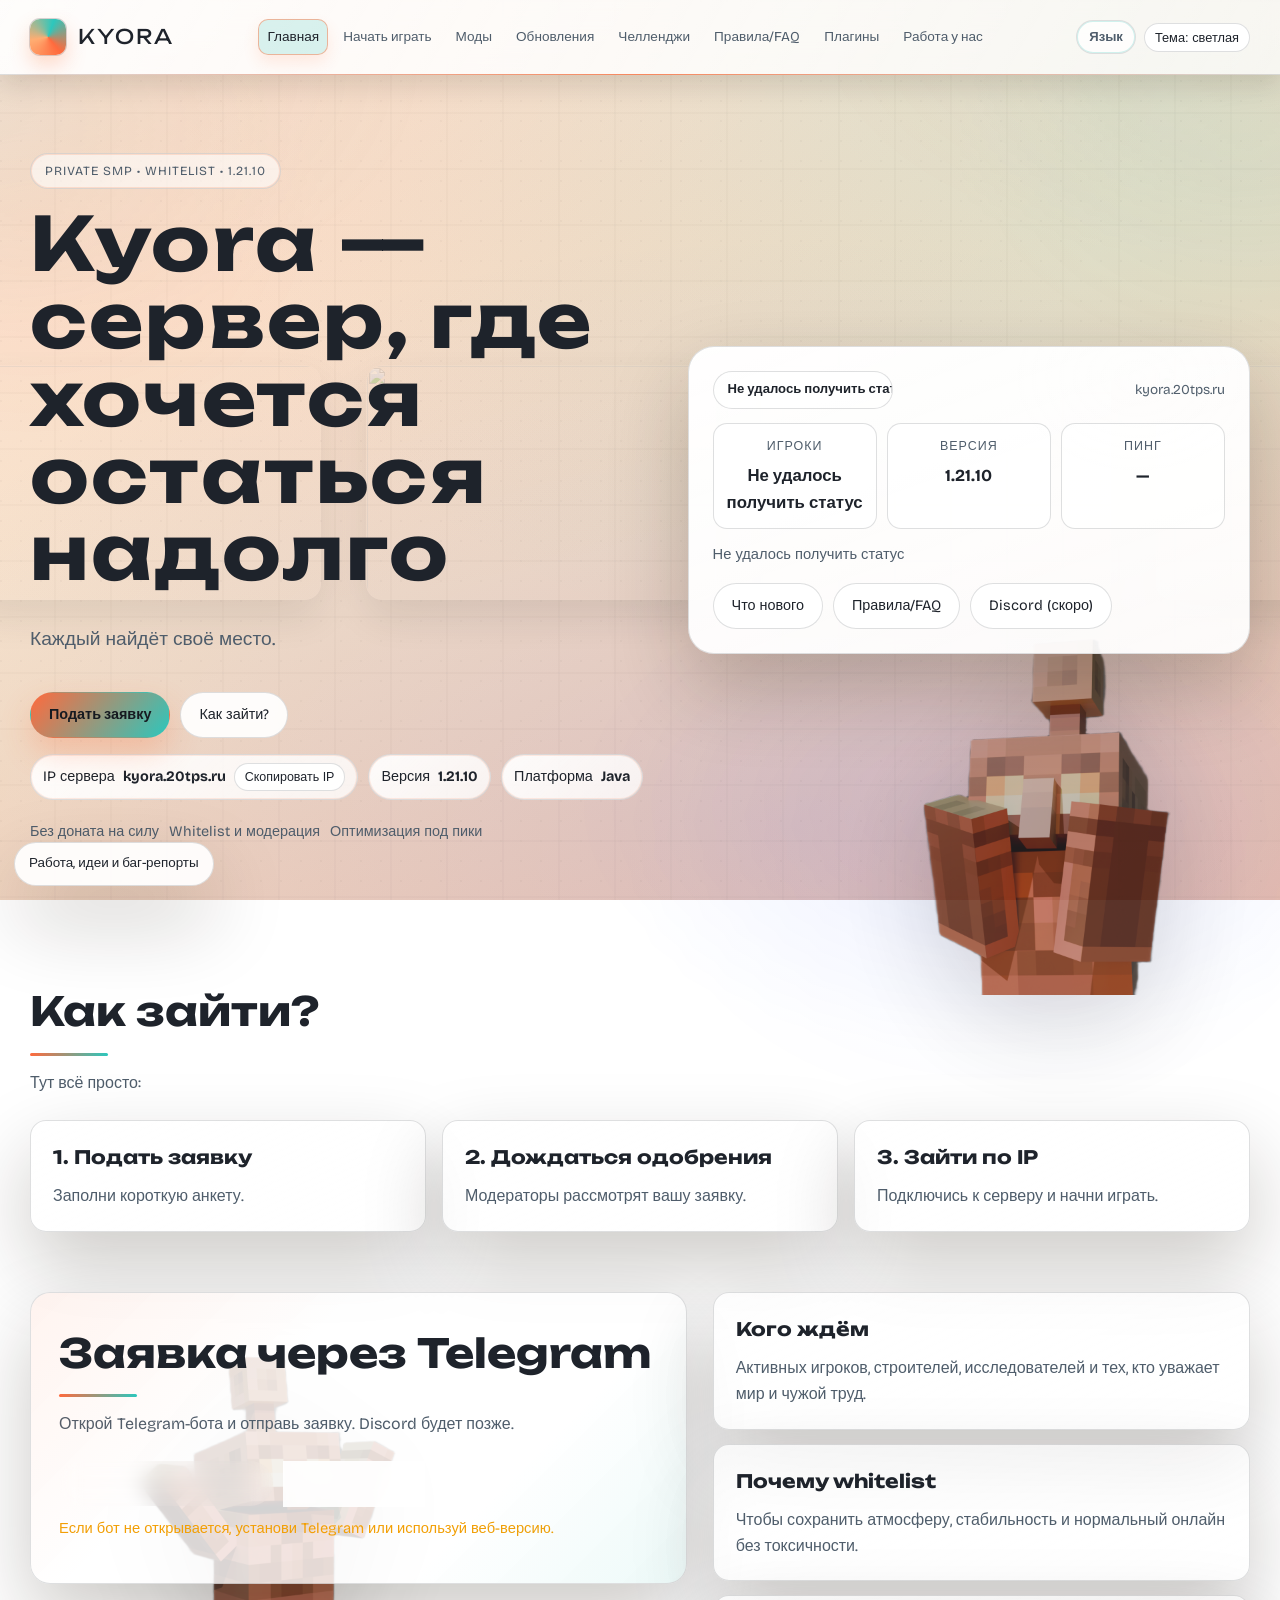
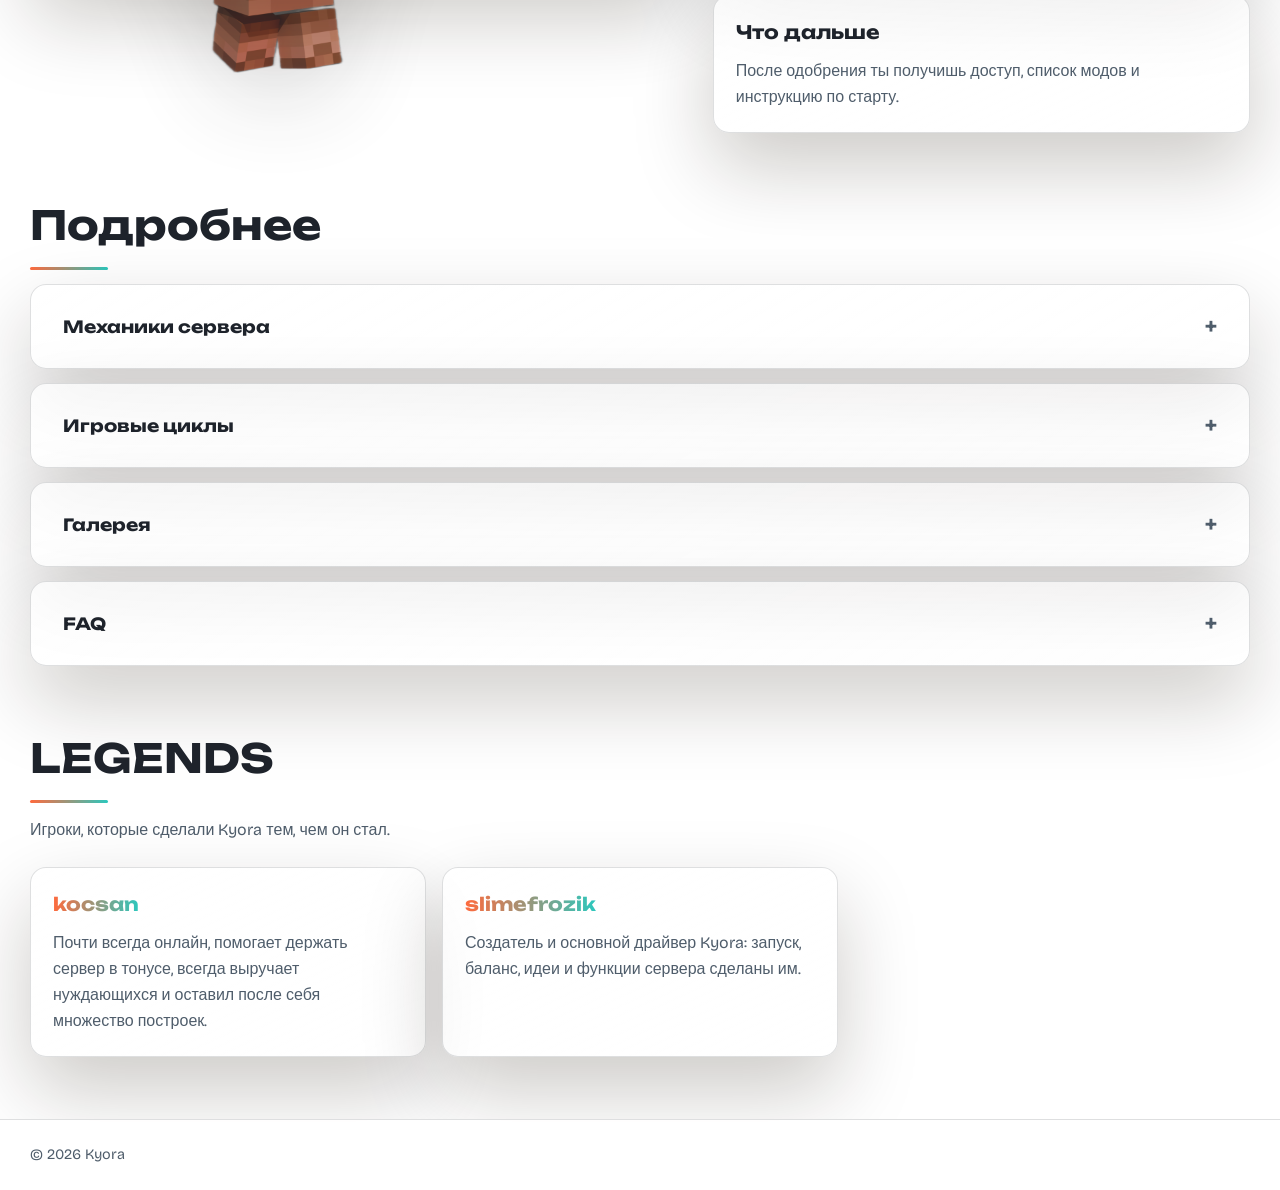
==== commit 5a7fd9f7: "Add files via upload" ====
--- a/index.html
+++ b/index.html
@@ -95,8 +95,6 @@
       ]
     }
   </script>
-  <script crossorigin src="https://unpkg.com/react@18/umd/react.production.min.js"></script>
-  <script crossorigin src="https://unpkg.com/react-dom@18/umd/react-dom.production.min.js"></script>
   <script src="data/telegram-config.js" defer></script>
     <script src="assets/app.js" defer></script>
 </head>
@@ -270,15 +268,13 @@
                 <a class="pill-btn" href="challenges.html" data-i18n="nav.challenges">Челленджи</a>
               </div>
               <div class="feature-grid">
-                <article class="card reveal"><h3 data-i18n="index.f1t">Живой аукцион</h3><p data-i18n="index.f1d">AuctionHouse и TradePost дают понятную экономику и быстрый оборот вещей.</p></article>
-                <article class="card reveal"><h3 data-i18n="index.f2t">Прогресс с боссами</h3><p data-i18n="index.f2d">DragonBoss, WorldBoss и MythicMobs создают контент для групп и соло игроков.</p></article>
-                <article class="card reveal"><h3 data-i18n="index.f3t">Голос рядом</h3><p data-i18n="index.f3d">PlasmoVoice делает кооп, вылазки и переговоры действительно живыми.</p></article>
-                <article class="card reveal"><h3 data-i18n="index.f4t">Честная игра</h3><p data-i18n="index.f4d">GrimAC + CoreProtect: защита от читов и восстановление после конфликтов.</p></article>
-                <article class="card reveal"><h3 data-i18n="index.f5t">Удобный старт</h3><p data-i18n="index.f5d">AuthMe, DailyReward и разблокировка рецептов помогают войти в игру без боли.</p></article>
-                <article class="card reveal"><h3 data-i18n="index.f6t">Производительность</h3><p data-i18n="index.f6d">Chunky, LagFixer и spark держат стабильность в пиковые часы.</p></article>
-                <article class="card reveal"><h3 data-i18n="index.f7t">Дороги и маунты</h3><p data-i18n="index.f7d">roadspeed и WildMountsHorse усиливают наземные путешествия.</p></article>
-                <article class="card reveal"><h3 data-i18n="index.f8t">Технологичное выживание</h3><p data-i18n="index.f8d">Chunk loaders и утилиты для автоматизации долгих ферм и цепочек.</p></article>
-                <article class="card reveal"><h3 data-i18n="index.f9t">Доступ в Энд по прогрессу</h3><p data-i18n="index.f9d">EndLock добавляет смысл подготовке и командной игре.</p></article>
+                <article class="card reveal"><h3 data-i18n="index.f1t">Дороги и тракты</h3><p data-i18n="index.f1d">Ускоренные маршруты между базами и городами.</p></article>
+                <article class="card reveal"><h3 data-i18n="index.f2t">Лошади+</h3><p data-i18n="index.f2d">Прокачка маунтов, удобные поездки и гонки.</p></article>
+                <article class="card reveal"><h3 data-i18n="index.f3t">Мировые боссы</h3><p data-i18n="index.f3d">Групповые битвы и редкие награды.</p></article>
+                <article class="card reveal"><h3 data-i18n="index.f4t">Аукцион и торговля</h3><p data-i18n="index.f4d">Публичный рынок для вещей и ресурсов.</p></article>
+                <article class="card reveal"><h3 data-i18n="index.f5t">Голос рядом</h3><p data-i18n="index.f5d">Simple Voice для общения по желанию.</p></article>
+                <article class="card reveal"><h3 data-i18n="index.f6t">Ограничение элитр</h3><p data-i18n="index.f6d">Верхний мир и Ад без полётов — баланс прогресса.</p></article>
+                <article class="card reveal"><h3 data-i18n="index.f7t">Улучшенные жители</h3><p data-i18n="index.f7d">Больше удобных взаимодействий с жителями.</p></article>
               </div>
             </div>
           </details>
@@ -340,24 +336,41 @@
                   <p>Сервер работает на <strong>Java 1.21.10</strong>.</p>
                 </details>
                 <details class="reveal">
-                  <summary>Есть ли вайпы?</summary>
-                  <p>Мы делаем акцент на долгую историю мира и стабильность проектов.</p>
-                </details>
-                <details class="reveal">
-                  <summary>Нужны ли моды?</summary>
-                  <p>Да, список модов доступен на странице «Моды», без них часть функций не работает.</p>
-                </details>
-                <details class="reveal">
-                  <summary>Как быстро получить доступ?</summary>
-                  <p>Заполни заявку через Telegram, и модераторы ответят как можно быстрее.</p>
-                </details>
-                <details class="reveal">
-                  <summary>Есть ли донат?</summary>
-                  <p>Косметика и поддержка сервера возможны, но без преимуществ в бою.</p>
+                  <summary>Есть ли whitelist?</summary>
+                  <p>Да. Заполни анкету, дождись одобрения и тебя добавят в whitelist.</p>
+                </details>
+                <details class="reveal">
+                  <summary>Нужны ли моды для входа?</summary>
+                  <p>Нет. Можно играть на чистом клиенте, а рекомендации есть на странице «Моды».</p>
+                </details>
+                <details class="reveal">
+                  <summary>Есть ли голосовой чат?</summary>
+                  <p>Есть Simple Voice. Он по желанию — можно играть и без него.</p>
+                </details>
+                <details class="reveal">
+                  <summary>Почему не работают элитры?</summary>
+                  <p>В Верхнем мире и Аду полёты отключены ради баланса прогресса.</p>
                 </details>
               </div>
             </div>
           </details>
+        </div>
+      </div>
+    </section>
+
+    <section class="section">
+      <div class="container">
+        <h2 class="section-title" data-i18n="legends.title">LEGENDS</h2>
+        <p class="section-subtitle" data-i18n="legends.subtitle">Игроки, которые сделали Kyora тем, чем он стал.</p>
+        <div class="card-grid">
+          <article class="card reveal">
+            <h3 class="legend-name" data-i18n="legends.kocsanName">kocsan</h3>
+            <p data-i18n="legends.kocsanDesc">Почти всегда онлайн, помогает держать сервер в тонусе, всегда выручает нуждающихся и оставил после себя множество построек.</p>
+          </article>
+          <article class="card reveal">
+            <h3 class="legend-name" data-i18n="legends.slimefrozikName">slimefrozik</h3>
+            <p data-i18n="legends.slimefrozikDesc">Создатель и основной драйвер Kyora: запуск, баланс, идеи и функции сервера сделаны им.</p>
+          </article>
         </div>
       </div>
     </section>
--- a/assets/styles.css
+++ b/assets/styles.css
@@ -104,11 +104,53 @@
   min-height: 100vh;
   overflow-x: hidden;
 }
-
-body::before {
-  content: "";
-  position: fixed;
-  inset: 0;
+
+main,
+footer {
+  position: relative;
+  z-index: 2;
+}
+
+.golem-bg {
+  position: absolute;
+  pointer-events: none;
+  z-index: 0;
+  opacity: 0.85;
+  width: 640px;
+  aspect-ratio: 1;
+  background-repeat: no-repeat;
+  background-size: contain;
+  background-position: center;
+  filter: blur(0.5px) drop-shadow(0 24px 50px rgba(17, 10, 4, 0.18));
+}
+
+.golem-left {
+  top: 1200px;
+  left: -40px;
+  background-image: url("golemL.png");
+}
+
+.golem-right {
+  top: 55vh;
+  right: -60px;
+  background-image: url("golemR.png");
+}
+
+@media (max-width: 720px) {
+  .golem-bg {
+    opacity: 0.85;
+    width: 420px;
+  }
+
+  .golem-right {
+    top: 70vh;
+  }
+}
+
+body::before {
+  content: "";
+  position: fixed;
+  inset: 0;
   pointer-events: none;
   opacity: 0.24;
   background-image:
@@ -898,13 +940,21 @@
   padding: 44px 0 16px;
 }
 
-.section-title {
-  margin: 0 0 14px;
-  font-family: var(--font-display);
-  font-size: clamp(1.8rem, 3.3vw, 2.5rem);
-  position: relative;
-  padding-bottom: 12px;
-}
+.section-title {
+  margin: 0 0 14px;
+  font-family: var(--font-display);
+  font-size: clamp(1.8rem, 3.3vw, 2.5rem);
+  position: relative;
+  padding-bottom: 12px;
+}
+
+.legend-name {
+  background: linear-gradient(90deg, var(--accent), var(--accent-2));
+  -webkit-background-clip: text;
+  background-clip: text;
+  color: transparent;
+  display: inline-block;
+}
 
 .section-title::after {
   content: "";
